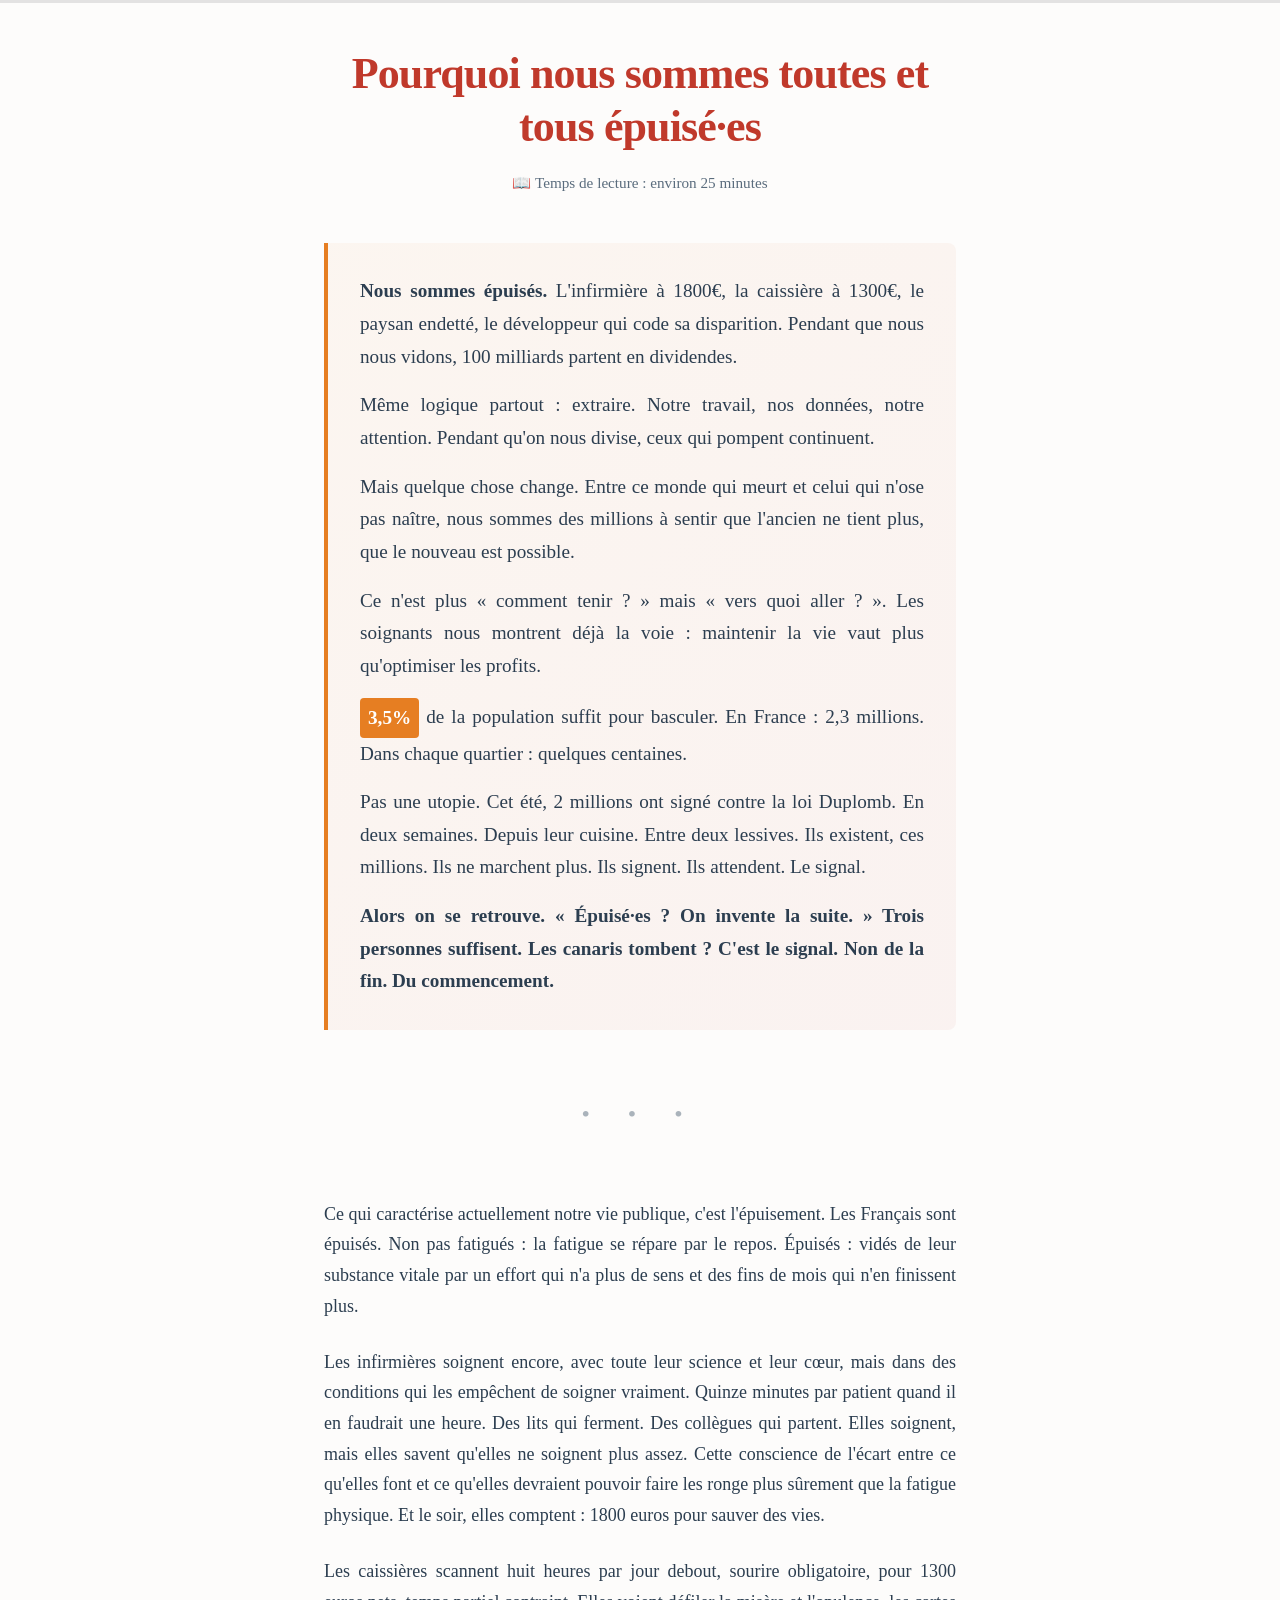
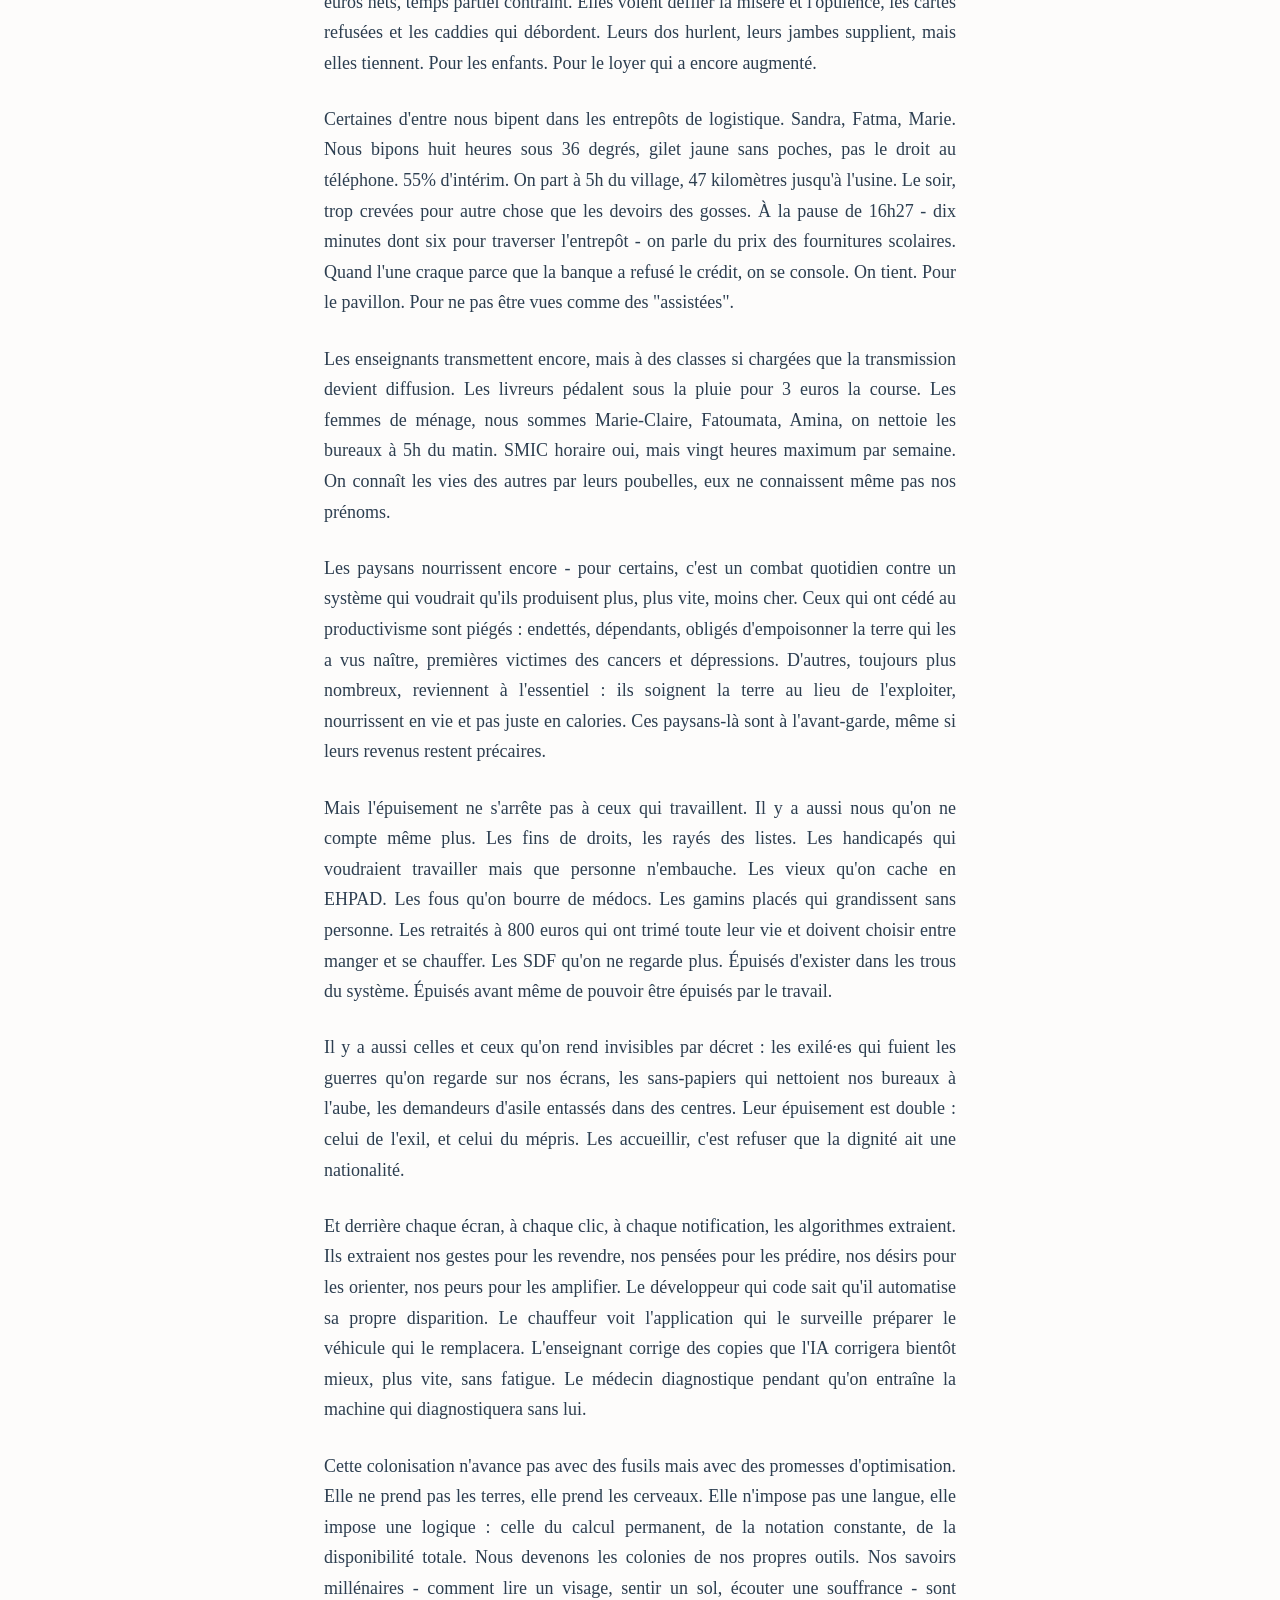
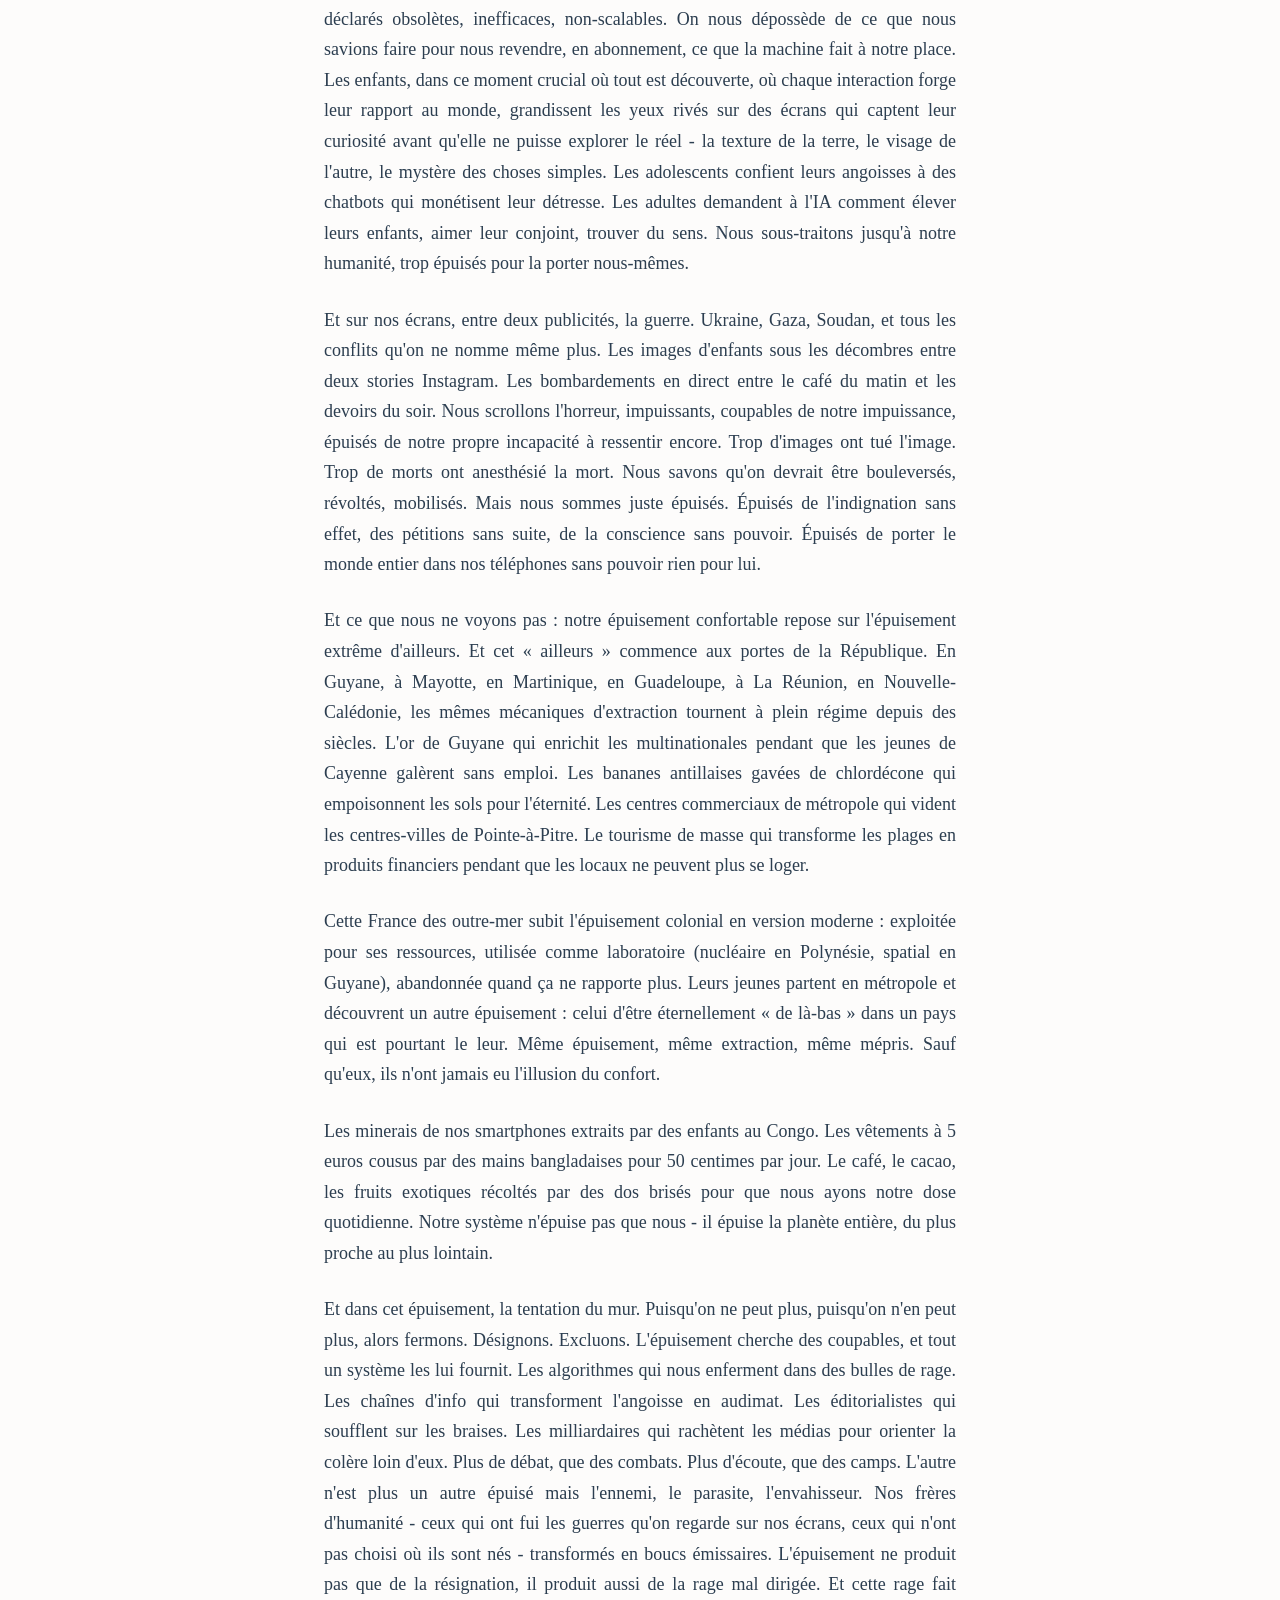
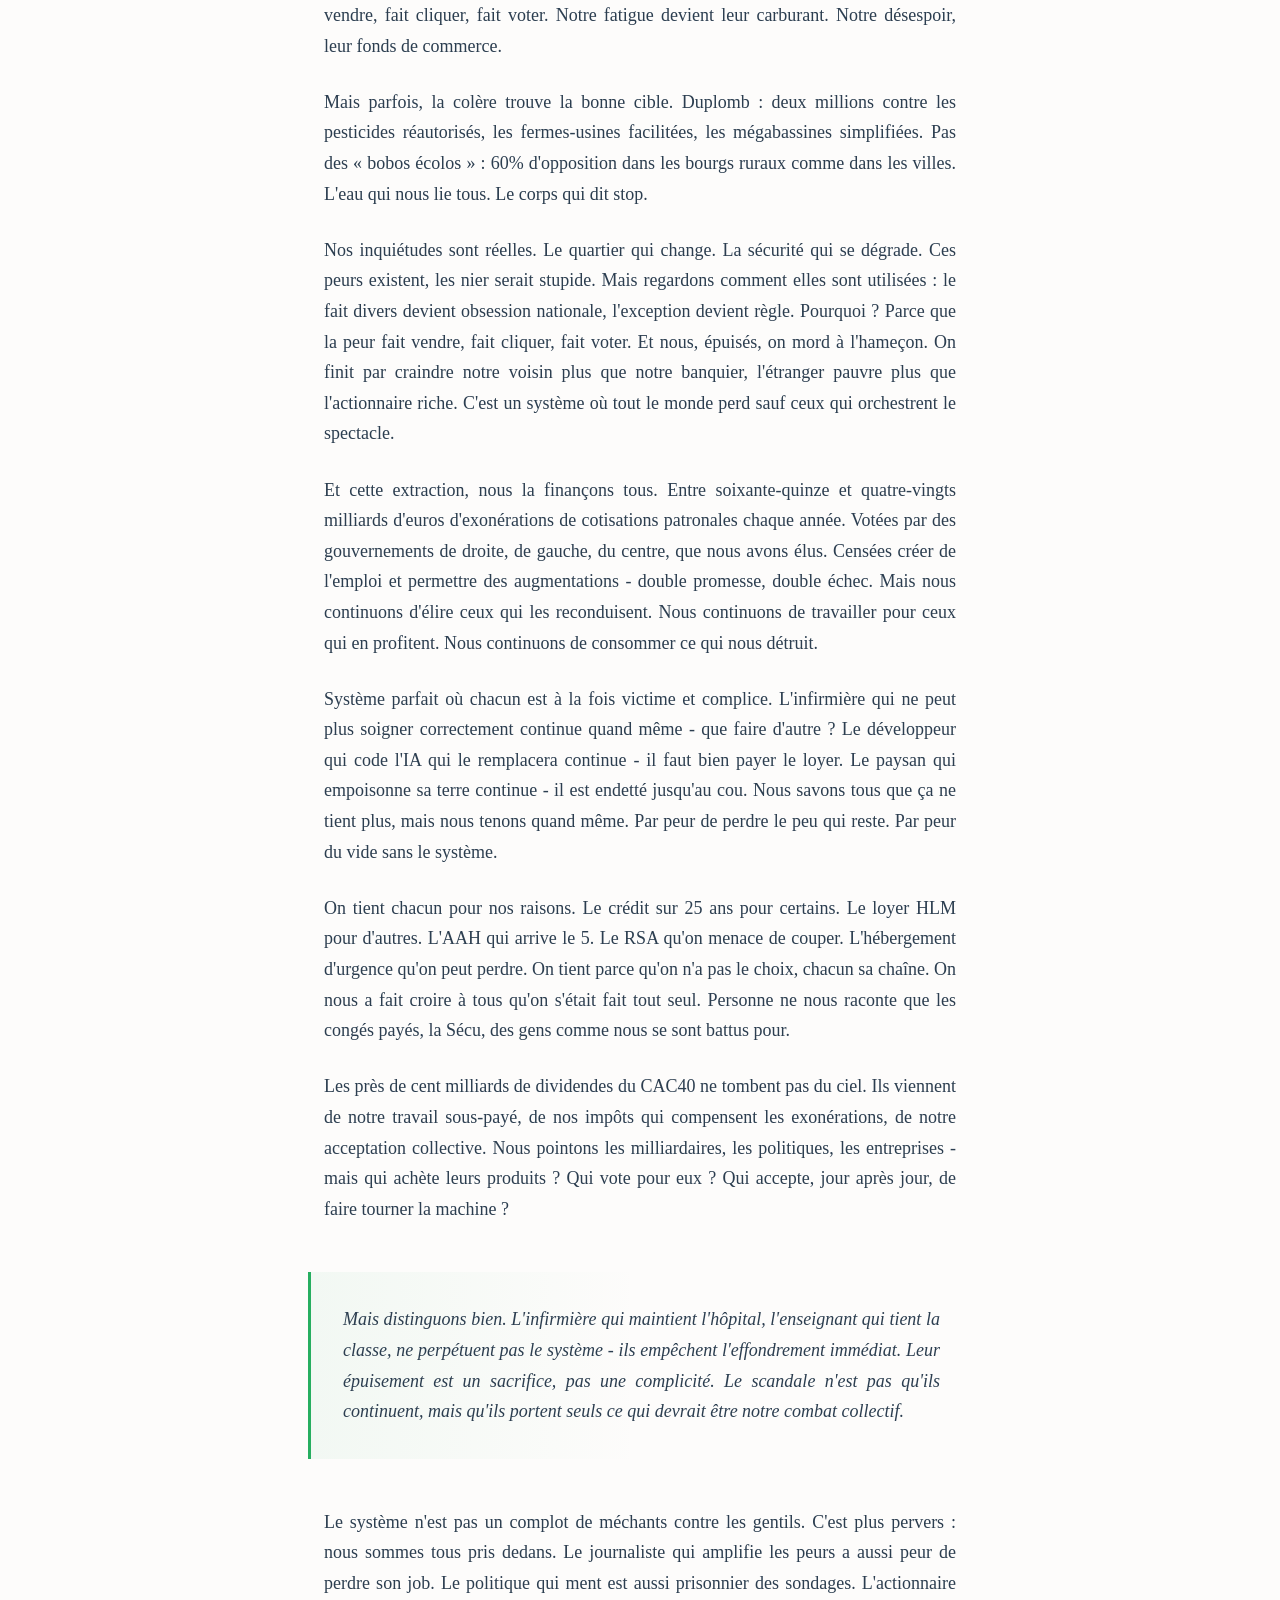
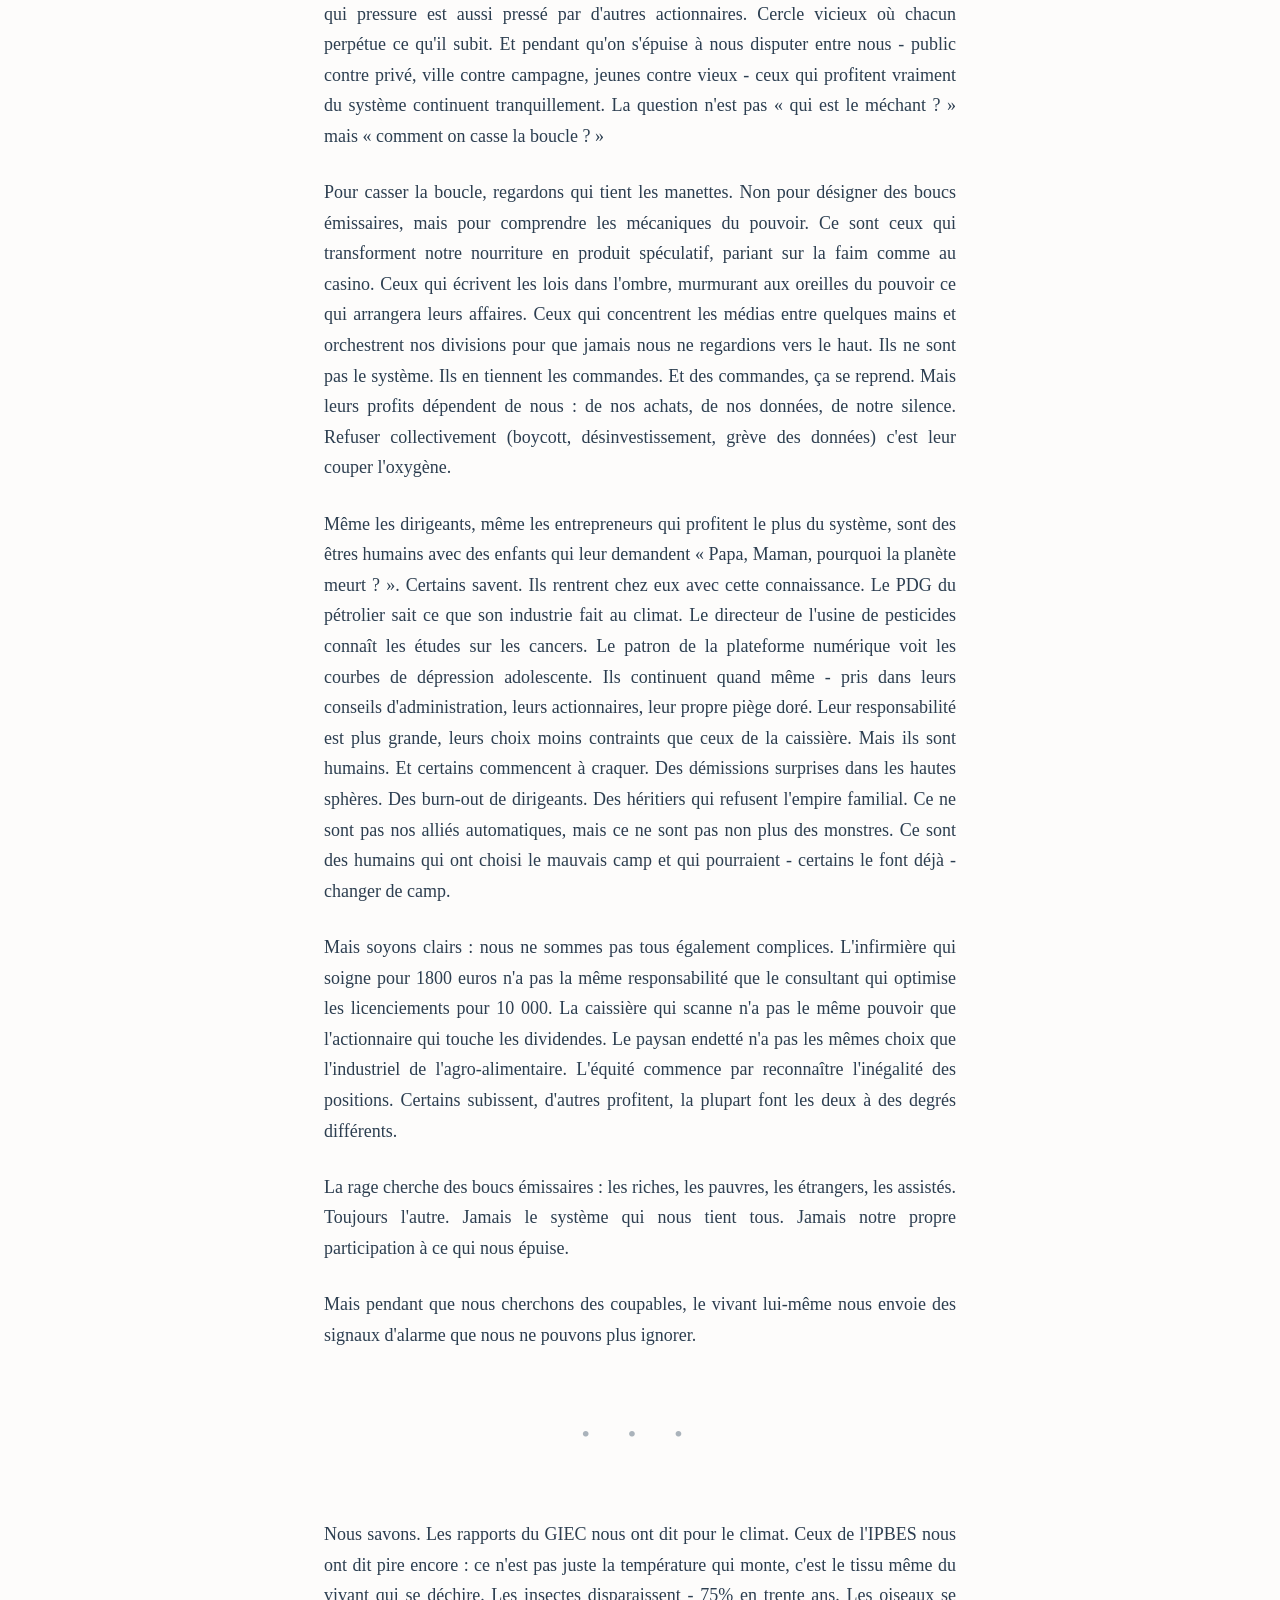
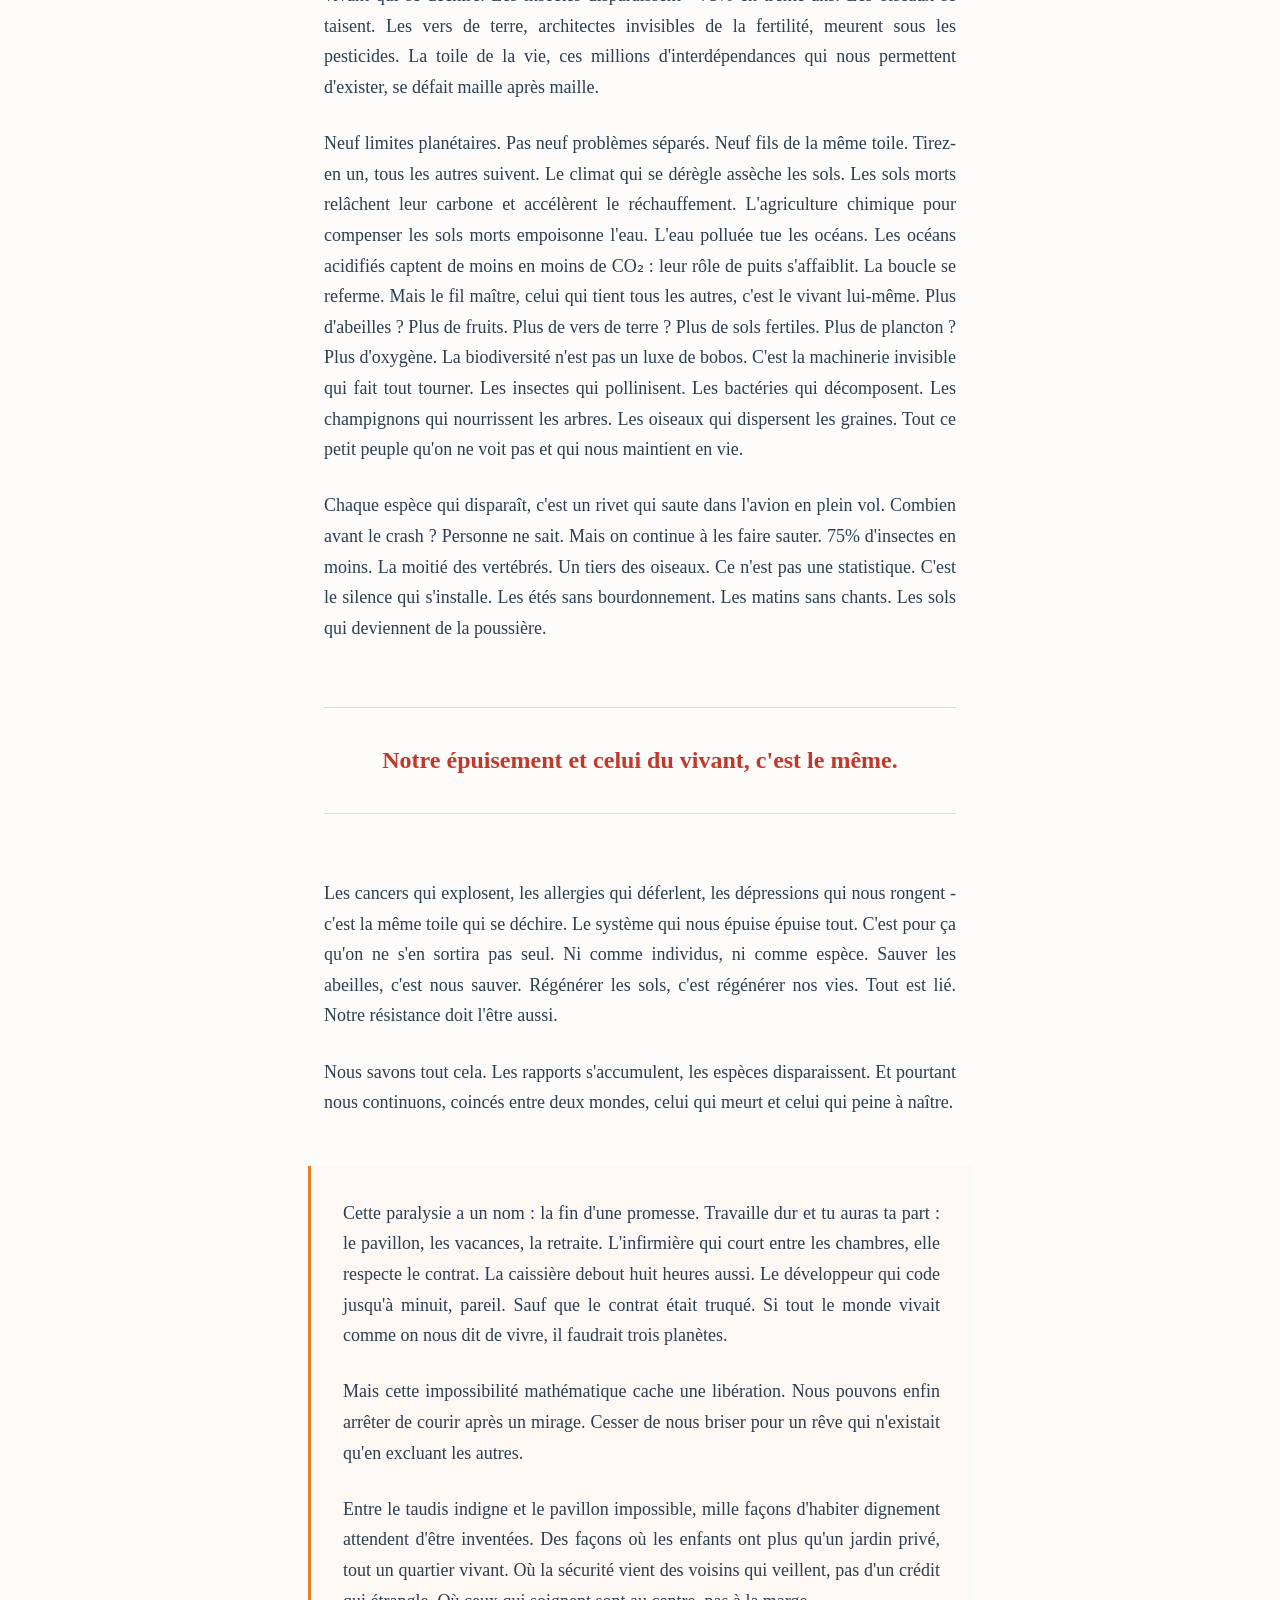
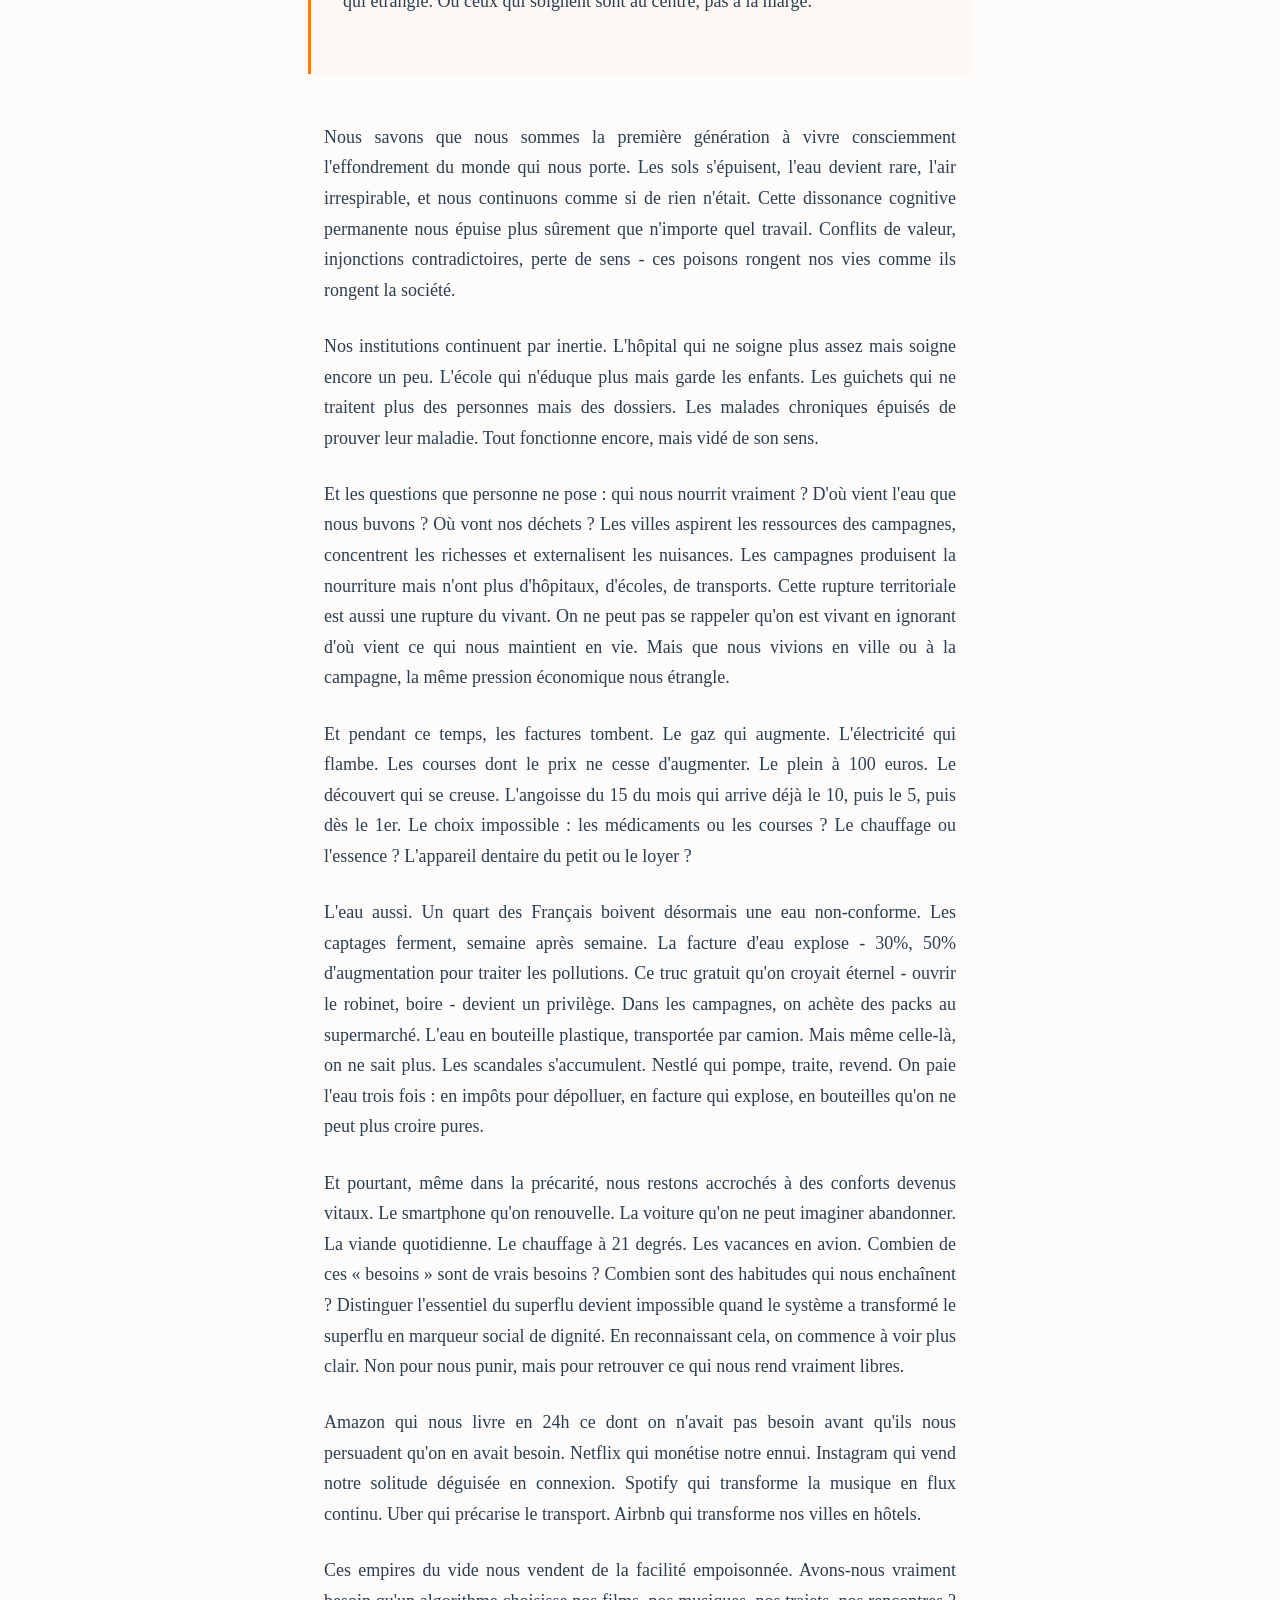
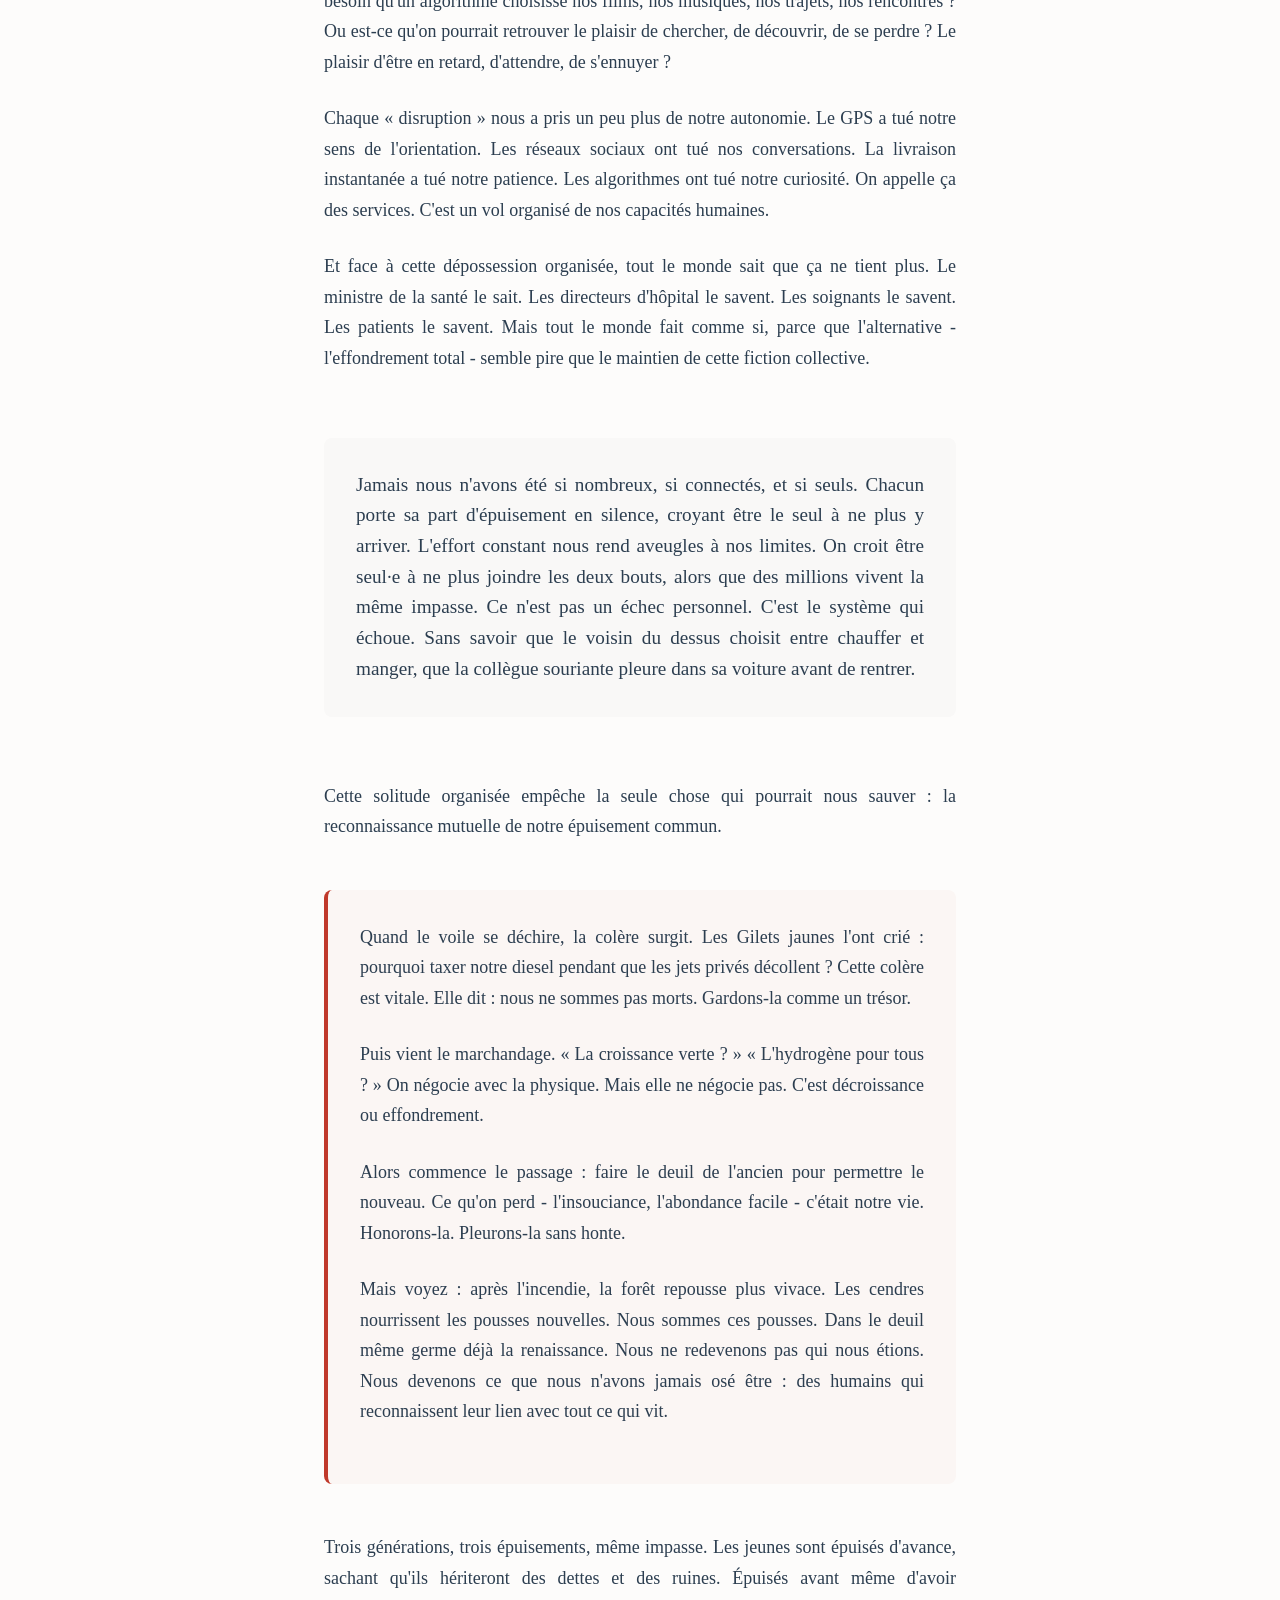
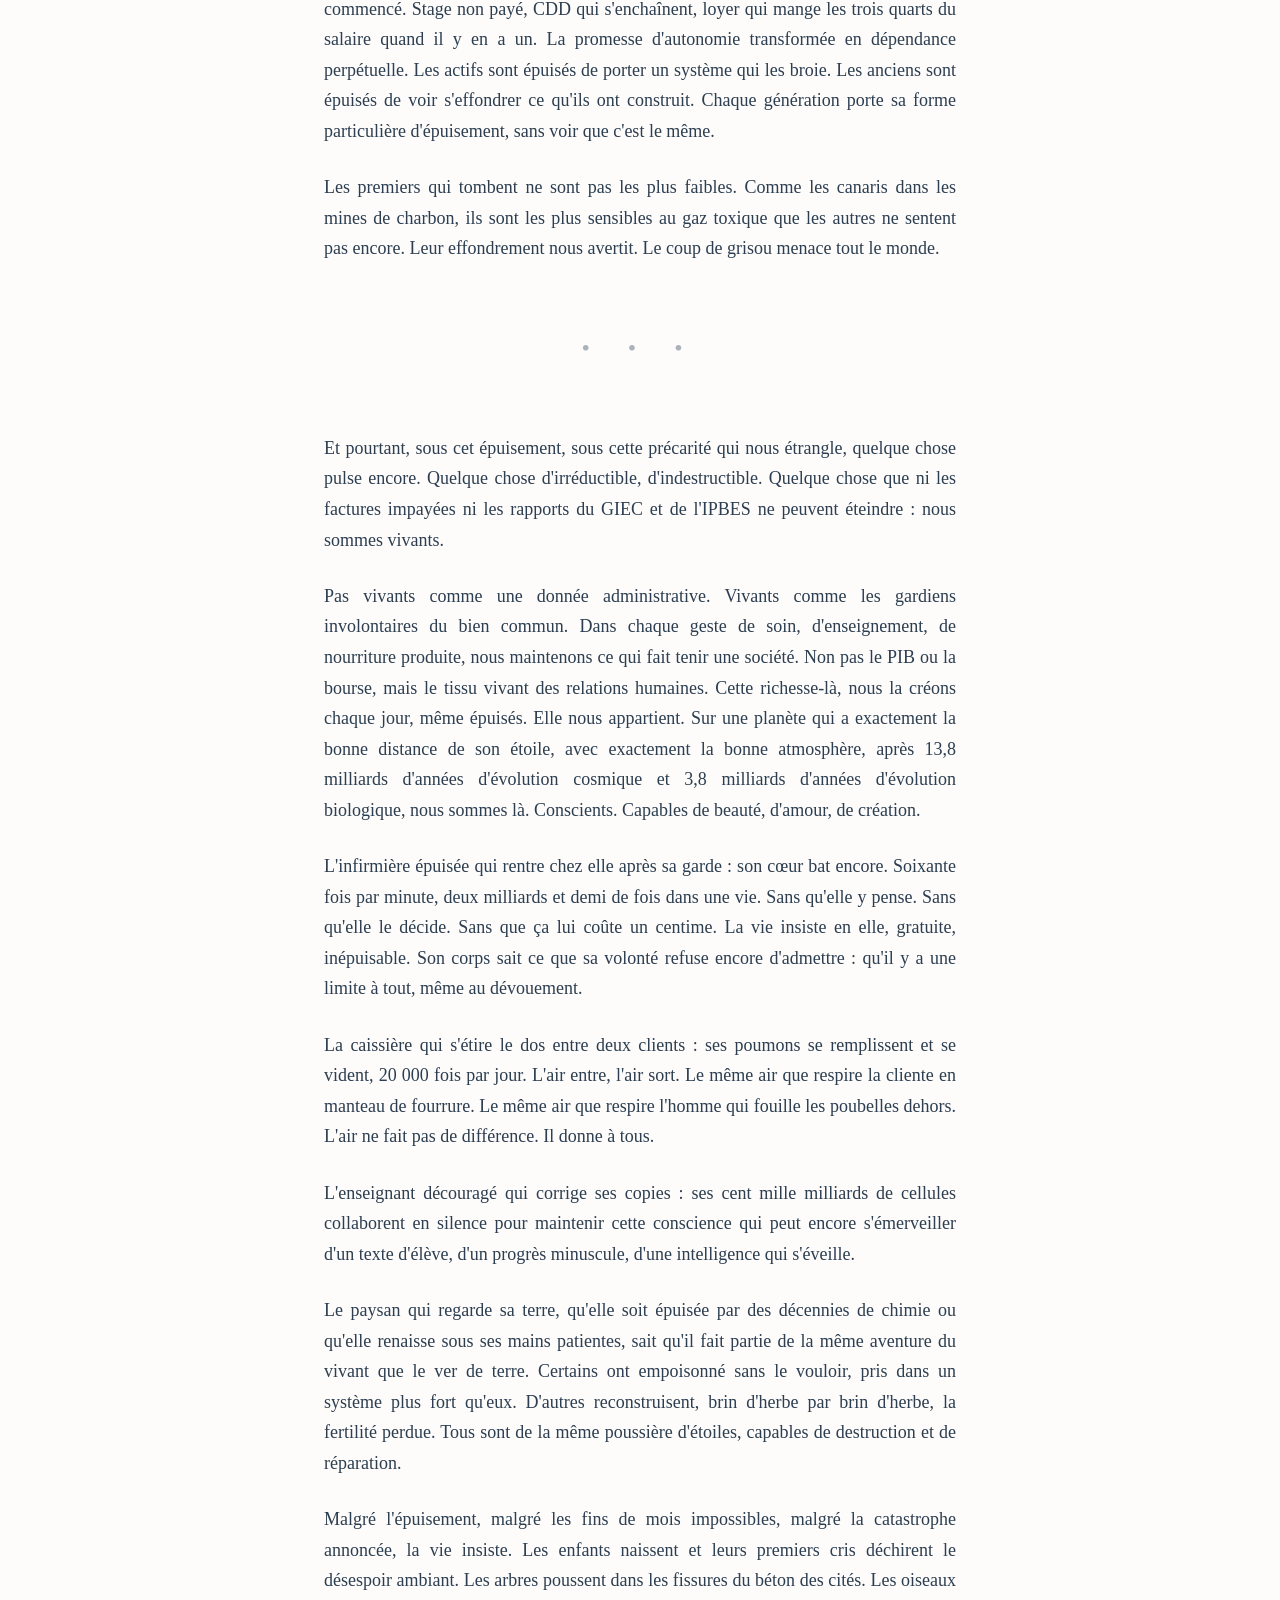
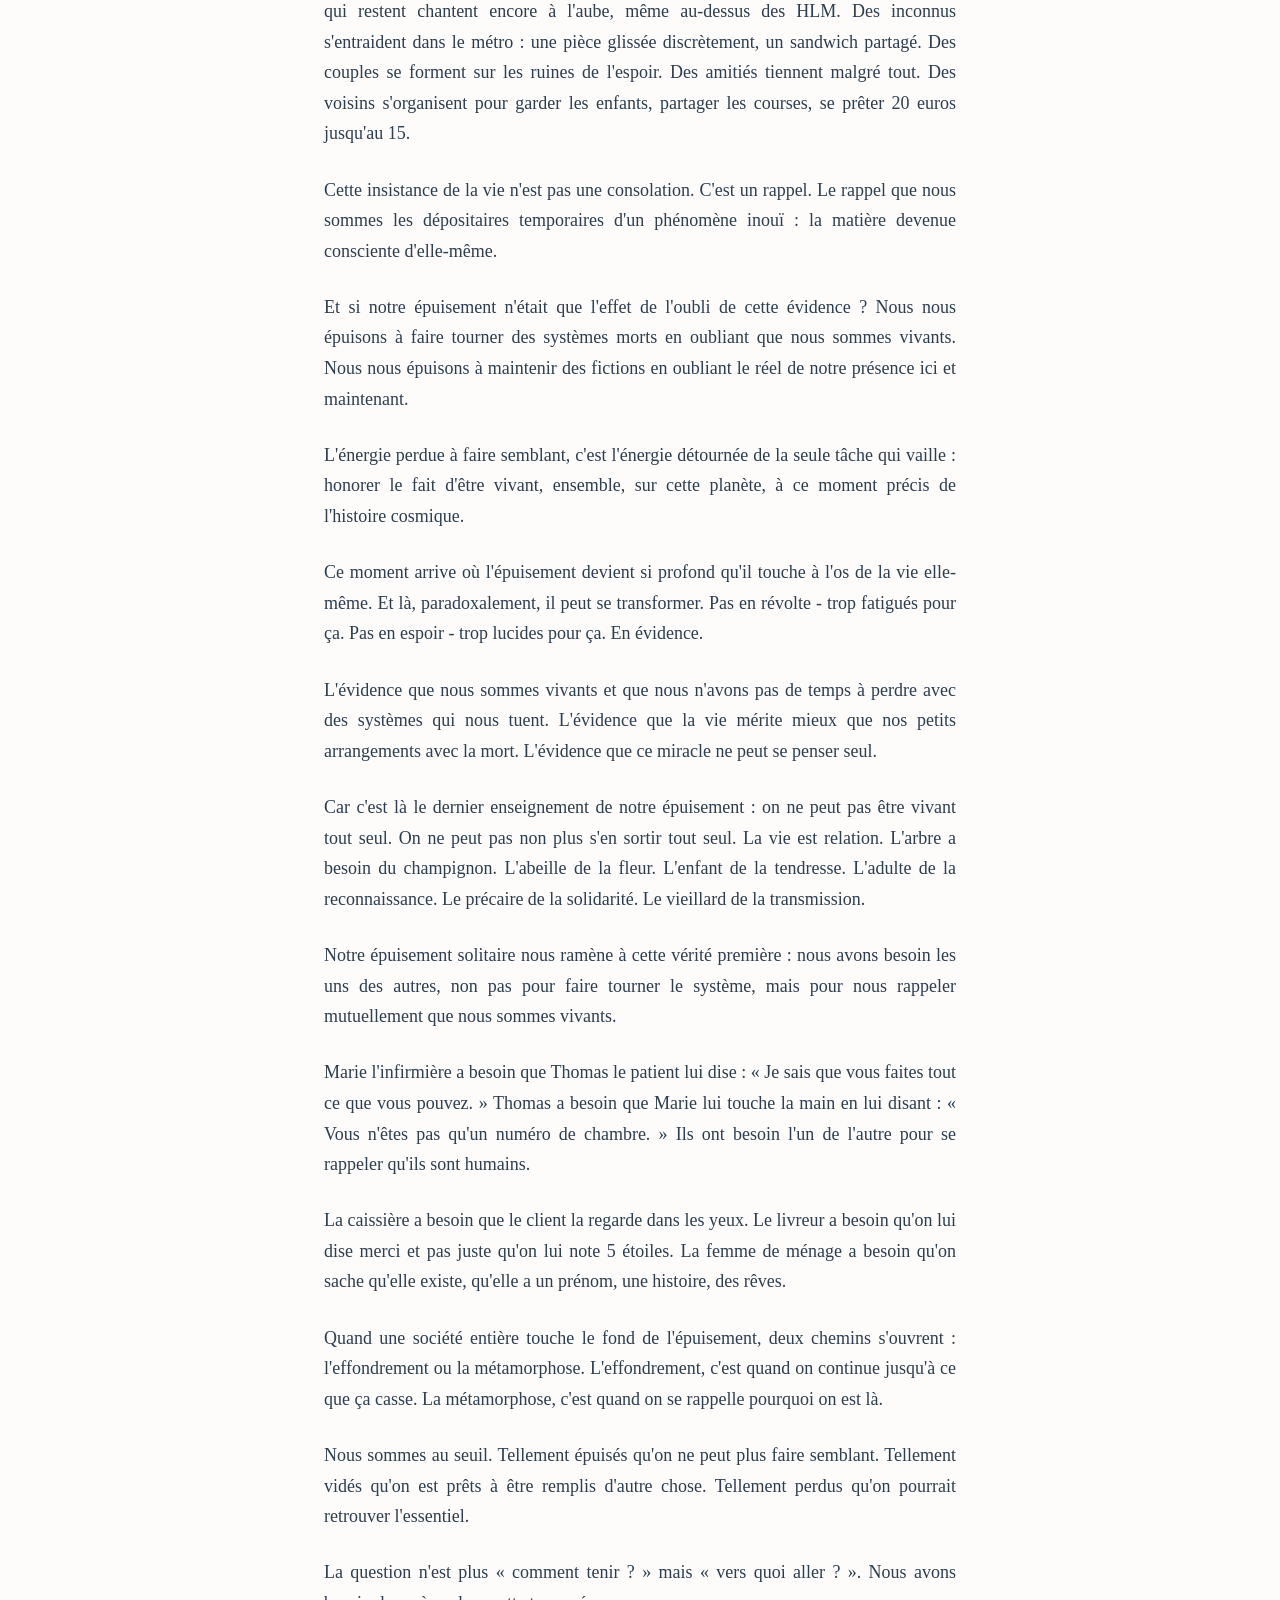
==== index.html @ 9b409c1d "Version_28092025" ====
<!DOCTYPE html>
<html lang="fr">
<head>
    <meta charset="UTF-8">
    <meta name="viewport" content="width=device-width, initial-scale=1.0">
    <meta name="description" content="Un texte sur notre épuisement collectif et les chemins pour inventer la suite.">
    <meta property="og:title" content="Les Canaris - Pourquoi nous sommes toutes et tous épuisé·es">
    <meta property="og:description" content="Nous sommes épuisés. Entre ce monde qui meurt et celui qui n'ose pas naître, nous sommes des millions à sentir que l'ancien ne tient plus.">
    <link rel="canonical" href="https://les-canaris.github.io" />
    <title>Les Canaris - Septembre 2025</title>
    <style>
        :root {
            /* Palette optimisée pour la lecture longue */
            --text-main: #2c3e50;
            --text-soft: #5a6c7d;
            --bg-page: #fdfcfb;
            --bg-soft: #f9f8f7;
            
            /* Accents significatifs */
            --accent-life: #e67e22;     /* Orange vie - pour l'espoir */
            --accent-alert: #c0392b;    /* Rouge alerte - pour l'urgence */
            --accent-earth: #27ae60;    /* Vert terre - pour le vivant */
            --accent-sky: #3498db;      /* Bleu ciel - pour la respiration */
            
            /* Lecture longue */
            --line-height: 1.7;
            --font-size: 1.125rem;
            --max-width: 680px;
            --paragraph-spacing: 1.6rem;
        }

        @media (prefers-color-scheme: dark) {
            :root {
                --text-main: #e8e6e3;
                --text-soft: #a8a29e;
                --bg-page: #1c1917;
                --bg-soft: #292524;
                --accent-life: #fb923c;
                --accent-alert: #ef4444;
                --accent-earth: #4ade80;
                --accent-sky: #38bdf8;
            }
        }

        * {
            margin: 0;
            padding: 0;
            box-sizing: border-box;
        }

        html {
            scroll-behavior: smooth;
        }

        body {
            font-family: 'Georgia', 'Cambria', serif;
            font-size: var(--font-size);
            line-height: var(--line-height);
            color: var(--text-main);
            background: var(--bg-page);
            text-rendering: optimizeLegibility;
            -webkit-font-smoothing: antialiased;
        }

        .reading-container {
            max-width: var(--max-width);
            margin: 0 auto;
            padding: 3rem 1.5rem;
        }

        /* Titre principal */
        .main-title {
            font-size: clamp(2rem, 5vw, 2.75rem);
            line-height: 1.2;
            text-align: center;
            margin-bottom: 1rem;
            color: var(--accent-alert);
            font-weight: 600;
            letter-spacing: -0.02em;
        }

        /* Indicateur de temps de lecture */
        .reading-time {
            text-align: center;
            color: var(--text-soft);
            margin-bottom: 3rem;
            font-size: 0.95rem;
        }

        /* Introduction percutante */
        .opening {
            padding: 2rem;
            margin-bottom: 3rem;
            background: linear-gradient(135deg, 
                rgba(230, 126, 34, 0.05) 0%, 
                rgba(192, 57, 43, 0.05) 100%);
            border-left: 4px solid var(--accent-life);
            border-radius: 0 8px 8px 0;
        }

        .opening p {
            margin-bottom: 1rem;
            font-size: 1.2rem;
        }

        .opening p:last-child {
            margin-bottom: 0;
            font-weight: 600;
        }

        .opening .number-highlight {
            display: inline-block;
            padding: 0.2rem 0.5rem;
            background: var(--accent-life);
            color: white;
            border-radius: 4px;
            font-weight: bold;
        }

        /* Paragraphes standards */
        p {
            margin-bottom: var(--paragraph-spacing);
            text-align: justify;
            hyphens: auto;
        }

        /* Moments de respiration visuelle */
        .breathing-space {
            margin: 4rem 0;
            padding: 2rem;
            background: var(--bg-soft);
            border-radius: 8px;
            font-size: 1.2rem;
            line-height: 1.6;
        }

        .breathing-space p {
            margin-bottom: 0;
        }

        /* Citations transformatrices */
        .quote-transform {
            margin: 3rem -1rem;
            padding: 2rem;
            border-left: 3px solid var(--accent-earth);
            font-style: italic;
            background: linear-gradient(to right, 
                rgba(39, 174, 96, 0.05), 
                transparent 50%);
        }

        .quote-transform p {
            margin-bottom: 0;
        }

        /* Mise en évidence dramatique */
        .dramatic-pause {
            margin: 4rem 0;
            padding: 2rem 0;
            text-align: center;
            font-size: 1.5rem;
            font-weight: 600;
            color: var(--accent-alert);
            border-top: 1px solid rgba(192, 57, 43, 0.2);
            border-bottom: 1px solid rgba(192, 57, 43, 0.2);
        }

        /* Les 5 repères */
        .repere-item {
            margin: 2rem 0;
            padding: 1.5rem;
            background: var(--bg-soft);
            border-radius: 8px;
            border-left: 4px solid var(--accent-earth);
            position: relative;
            transition: all 0.3s;
        }

        .repere-item:hover {
            transform: translateX(4px);
            box-shadow: 0 2px 8px rgba(0,0,0,0.1);
        }

        .repere-number {
            position: absolute;
            left: -12px;
            top: 1.5rem;
            width: 24px;
            height: 24px;
            background: var(--accent-earth);
            color: white;
            border-radius: 50%;
            display: flex;
            align-items: center;
            justify-content: center;
            font-size: 0.9rem;
            font-weight: bold;
        }

        .repere-title {
            color: var(--accent-earth);
            font-weight: 600;
            margin-bottom: 0.5rem;
        }

        /* Protocole d'action */
        .protocol-box {
            margin: 4rem 0;
            padding: 2.5rem;
            background: linear-gradient(135deg, 
                rgba(52, 152, 219, 0.05) 0%, 
                rgba(41, 128, 185, 0.05) 100%);
            border-radius: 12px;
            border: 1px solid rgba(52, 152, 219, 0.2);
        }

        .protocol-box h3 {
            color: var(--accent-sky);
            text-align: center;
            margin-bottom: 2rem;
            font-size: 1.5rem;
        }

        .protocol-step {
            margin-bottom: 1.5rem;
            padding-left: 2rem;
            position: relative;
        }

        .protocol-step::before {
            content: attr(data-step);
            position: absolute;
            left: 0;
            color: var(--accent-sky);
            font-weight: bold;
        }

        .protocol-step:last-child {
            margin-bottom: 0;
        }

        /* Sections colorées subtiles */
        .highlight-section {
            margin: 3rem -1rem;
            padding: 2rem;
            background: rgba(230, 126, 34, 0.03);
            border-left: 3px solid var(--accent-life);
        }

        .warning-section {
            margin: 3rem 0;
            padding: 2rem;
            background: rgba(192, 57, 43, 0.03);
            border-radius: 8px;
            border-left: 4px solid var(--accent-alert);
        }

        /* Transitions entre sections */
        .section-transition {
            text-align: center;
            margin: 4rem 0;
            color: var(--text-soft);
        }

        .section-transition::before {
            content: "• • •";
            font-size: 1.5rem;
            letter-spacing: 1rem;
            opacity: 0.5;
        }

        /* Appel final */
        .final-call {
            margin: 4rem 0;
            padding: 3rem;
            background: var(--accent-alert);
            color: white;
            text-align: center;
            border-radius: 12px;
            font-size: 1.4rem;
            font-weight: 600;
            line-height: 1.5;
        }

        /* Charte */
        .charter-box {
            margin: 3rem 0;
            padding: 2.5rem;
            background: var(--bg-soft);
            border-radius: 12px;
            border: 1px solid rgba(0,0,0,0.08);
        }

        .charter-box h2 {
            color: var(--accent-life);
            text-align: center;
            margin-bottom: 2rem;
            font-size: 1.8rem;
        }

        .charter-box h3 {
            color: var(--text-main);
            margin: 2rem 0 1rem;
            padding-bottom: 0.5rem;
            border-bottom: 1px solid rgba(0,0,0,0.1);
        }

        .charter-box ul {
            list-style: none;
            padding: 0;
        }

        .charter-box li {
            padding: 0.5rem 0 0.5rem 1.5rem;
            position: relative;
        }

        .charter-box li::before {
            content: "→";
            position: absolute;
            left: 0;
            color: var(--accent-life);
        }

        /* PS */
        .postscript {
            margin-top: 4rem;
            padding: 2rem;
            background: var(--text-main);
            color: var(--bg-page);
            border-radius: 8px;
        }

        .postscript strong {
            color: var(--accent-life);
        }

        .postscript a {
            color: var(--accent-sky);
            text-decoration: none;
        }

        /* Footer */
        footer {
            margin-top: 4rem;
            padding: 3rem 1.5rem;
            text-align: center;
            color: var(--text-soft);
            border-top: 1px solid rgba(0,0,0,0.1);
        }

        footer a {
            color: var(--accent-life);
            text-decoration: none;
        }

        footer a:hover {
            text-decoration: underline;
        }

        /* Indicateur de progression */
        .reading-progress {
            position: fixed;
            top: 0;
            left: 0;
            width: 100%;
            height: 3px;
            background: rgba(0,0,0,0.1);
            z-index: 1000;
        }

        .reading-progress-bar {
            height: 100%;
            background: linear-gradient(90deg, 
                var(--accent-alert), 
                var(--accent-life), 
                var(--accent-earth));
            width: 0%;
            transition: width 0.2s;
        }

        /* Bouton retour en haut */
        .back-to-top {
            position: fixed;
            bottom: 20px;
            right: 20px;
            width: 44px;
            height: 44px;
            background: var(--accent-life);
            color: white;
            border-radius: 50%;
            display: flex;
            align-items: center;
            justify-content: center;
            cursor: pointer;
            opacity: 0;
            transition: opacity 0.3s;
            text-decoration: none;
            font-size: 1.2rem;
        }

        .back-to-top.visible {
            opacity: 0.8;
        }

        .back-to-top:hover {
            opacity: 1;
        }

        /* Responsive */
        @media (max-width: 768px) {
            .reading-container {
                padding: 2rem 1rem;
            }
            
            p {
                text-align: left;
            }
            
            .quote-transform,
            .highlight-section {
                margin-left: 0;
                margin-right: 0;
            }

            .opening {
                border-radius: 0;
            }
        }

        /* Print */
        @media print {
            body {
                font-size: 12pt;
                line-height: 1.5;
            }
            
            .reading-progress,
            .back-to-top {
                display: none;
            }
        }
    </style>
</head>
<body>
    <div class="reading-progress">
        <div class="reading-progress-bar"></div>
    </div>

    <a href="#top" class="back-to-top" aria-label="Retour en haut de page">↑</a>

    <div class="reading-container" id="top">
        <h1 class="main-title">Pourquoi nous sommes toutes et tous épuisé·es</h1>
        <div class="reading-time">📖 Temps de lecture : environ 25 minutes</div>

        <div class="opening">
            <p><strong>Nous sommes épuisés.</strong> L'infirmière à 1800€, la caissière à 1300€, le paysan endetté, le développeur qui code sa disparition. Pendant que nous nous vidons, 100 milliards partent en dividendes.</p>
            
            <p>Même logique partout : extraire. Notre travail, nos données, notre attention. Pendant qu'on nous divise, ceux qui pompent continuent.</p>
            
            <p>Mais quelque chose change. Entre ce monde qui meurt et celui qui n'ose pas naître, nous sommes des millions à sentir que l'ancien ne tient plus, que le nouveau est possible.</p>
            
            <p>Ce n'est plus « comment tenir ? » mais « vers quoi aller ? ». Les soignants nous montrent déjà la voie : maintenir la vie vaut plus qu'optimiser les profits.</p>
            
            <p><span class="number-highlight">3,5%</span> de la population suffit pour basculer. En France : 2,3 millions. Dans chaque quartier : quelques centaines.</p>

            <p>Pas une utopie. Cet été, 2 millions ont signé contre la loi Duplomb. En deux semaines. Depuis leur cuisine. Entre deux lessives. Ils existent, ces millions. Ils ne marchent plus. Ils signent. Ils attendent. Le signal.</p>
            
            <p>Alors on se retrouve. « Épuisé·es ? On invente la suite. » Trois personnes suffisent. Les canaris tombent ? C'est le signal. Non de la fin. <strong>Du commencement.</strong></p>
        </div>

        <div class="section-transition"></div>

        <p>Ce qui caractérise actuellement notre vie publique, c'est l'épuisement. Les Français sont épuisés. Non pas fatigués : la fatigue se répare par le repos. Épuisés : vidés de leur substance vitale par un effort qui n'a plus de sens et des fins de mois qui n'en finissent plus.</p>

        <p>Les infirmières soignent encore, avec toute leur science et leur cœur, mais dans des conditions qui les empêchent de soigner vraiment. Quinze minutes par patient quand il en faudrait une heure. Des lits qui ferment. Des collègues qui partent. Elles soignent, mais elles savent qu'elles ne soignent plus assez. Cette conscience de l'écart entre ce qu'elles font et ce qu'elles devraient pouvoir faire les ronge plus sûrement que la fatigue physique. Et le soir, elles comptent : 1800 euros pour sauver des vies.</p>

        <p>Les caissières scannent huit heures par jour debout, sourire obligatoire, pour 1300 euros nets, temps partiel contraint. Elles voient défiler la misère et l'opulence, les cartes refusées et les caddies qui débordent. Leurs dos hurlent, leurs jambes supplient, mais elles tiennent. Pour les enfants. Pour le loyer qui a encore augmenté.</p>

        <p>Certaines d'entre nous bipent dans les entrepôts de logistique. Sandra, Fatma, Marie. Nous bipons huit heures sous 36 degrés, gilet jaune sans poches, pas le droit au téléphone. 55% d'intérim. On part à 5h du village, 47 kilomètres jusqu'à l'usine. Le soir, trop crevées pour autre chose que les devoirs des gosses. À la pause de 16h27 - dix minutes dont six pour traverser l'entrepôt - on parle du prix des fournitures scolaires. Quand l'une craque parce que la banque a refusé le crédit, on se console. On tient. Pour le pavillon. Pour ne pas être vues comme des "assistées".</p>

        <p>Les enseignants transmettent encore, mais à des classes si chargées que la transmission devient diffusion. Les livreurs pédalent sous la pluie pour 3 euros la course. Les femmes de ménage, nous sommes Marie-Claire, Fatoumata, Amina, on nettoie les bureaux à 5h du matin. SMIC horaire oui, mais vingt heures maximum par semaine. On connaît les vies des autres par leurs poubelles, eux ne connaissent même pas nos prénoms.</p>

        <p>Les paysans nourrissent encore - pour certains, c'est un combat quotidien contre un système qui voudrait qu'ils produisent plus, plus vite, moins cher. Ceux qui ont cédé au productivisme sont piégés : endettés, dépendants, obligés d'empoisonner la terre qui les a vus naître, premières victimes des cancers et dépressions. D'autres, toujours plus nombreux, reviennent à l'essentiel : ils soignent la terre au lieu de l'exploiter, nourrissent en vie et pas juste en calories. Ces paysans-là sont à l'avant-garde, même si leurs revenus restent précaires.</p>

        <p>Mais l'épuisement ne s'arrête pas à ceux qui travaillent. Il y a aussi nous qu'on ne compte même plus. Les fins de droits, les rayés des listes. Les handicapés qui voudraient travailler mais que personne n'embauche. Les vieux qu'on cache en EHPAD. Les fous qu'on bourre de médocs. Les gamins placés qui grandissent sans personne. Les retraités à 800 euros qui ont trimé toute leur vie et doivent choisir entre manger et se chauffer. Les SDF qu'on ne regarde plus. Épuisés d'exister dans les trous du système. Épuisés avant même de pouvoir être épuisés par le travail.</p>

        <p>Il y a aussi celles et ceux qu'on rend invisibles par décret : les exilé·es qui fuient les guerres qu'on regarde sur nos écrans, les sans-papiers qui nettoient nos bureaux à l'aube, les demandeurs d'asile entassés dans des centres. Leur épuisement est double : celui de l'exil, et celui du mépris. Les accueillir, c'est refuser que la dignité ait une nationalité.</p>

        <p>Et derrière chaque écran, à chaque clic, à chaque notification, les algorithmes extraient. Ils extraient nos gestes pour les revendre, nos pensées pour les prédire, nos désirs pour les orienter, nos peurs pour les amplifier. Le développeur qui code sait qu'il automatise sa propre disparition. Le chauffeur voit l'application qui le surveille préparer le véhicule qui le remplacera. L'enseignant corrige des copies que l'IA corrigera bientôt mieux, plus vite, sans fatigue. Le médecin diagnostique pendant qu'on entraîne la machine qui diagnostiquera sans lui.</p>

        <p>Cette colonisation n'avance pas avec des fusils mais avec des promesses d'optimisation. Elle ne prend pas les terres, elle prend les cerveaux. Elle n'impose pas une langue, elle impose une logique : celle du calcul permanent, de la notation constante, de la disponibilité totale. Nous devenons les colonies de nos propres outils. Nos savoirs millénaires - comment lire un visage, sentir un sol, écouter une souffrance - sont déclarés obsolètes, inefficaces, non-scalables. On nous dépossède de ce que nous savions faire pour nous revendre, en abonnement, ce que la machine fait à notre place. Les enfants, dans ce moment crucial où tout est découverte, où chaque interaction forge leur rapport au monde, grandissent les yeux rivés sur des écrans qui captent leur curiosité avant qu'elle ne puisse explorer le réel - la texture de la terre, le visage de l'autre, le mystère des choses simples. Les adolescents confient leurs angoisses à des chatbots qui monétisent leur détresse. Les adultes demandent à l'IA comment élever leurs enfants, aimer leur conjoint, trouver du sens. Nous sous-traitons jusqu'à notre humanité, trop épuisés pour la porter nous-mêmes.</p>

        <p>Et sur nos écrans, entre deux publicités, la guerre. Ukraine, Gaza, Soudan, et tous les conflits qu'on ne nomme même plus. Les images d'enfants sous les décombres entre deux stories Instagram. Les bombardements en direct entre le café du matin et les devoirs du soir. Nous scrollons l'horreur, impuissants, coupables de notre impuissance, épuisés de notre propre incapacité à ressentir encore. Trop d'images ont tué l'image. Trop de morts ont anesthésié la mort. Nous savons qu'on devrait être bouleversés, révoltés, mobilisés. Mais nous sommes juste épuisés. Épuisés de l'indignation sans effet, des pétitions sans suite, de la conscience sans pouvoir. Épuisés de porter le monde entier dans nos téléphones sans pouvoir rien pour lui.</p>

        <p>Et ce que nous ne voyons pas : notre épuisement confortable repose sur l'épuisement extrême d'ailleurs. Et cet « ailleurs » commence aux portes de la République. En Guyane, à Mayotte, en Martinique, en Guadeloupe, à La Réunion, en Nouvelle-Calédonie, les mêmes mécaniques d'extraction tournent à plein régime depuis des siècles. L'or de Guyane qui enrichit les multinationales pendant que les jeunes de Cayenne galèrent sans emploi. Les bananes antillaises gavées de chlordécone qui empoisonnent les sols pour l'éternité. Les centres commerciaux de métropole qui vident les centres-villes de Pointe-à-Pitre. Le tourisme de masse qui transforme les plages en produits financiers pendant que les locaux ne peuvent plus se loger.</p>

        <p>Cette France des outre-mer subit l'épuisement colonial en version moderne : exploitée pour ses ressources, utilisée comme laboratoire (nucléaire en Polynésie, spatial en Guyane), abandonnée quand ça ne rapporte plus. Leurs jeunes partent en métropole et découvrent un autre épuisement : celui d'être éternellement « de là-bas » dans un pays qui est pourtant le leur. Même épuisement, même extraction, même mépris. Sauf qu'eux, ils n'ont jamais eu l'illusion du confort.</p>

        <p>Les minerais de nos smartphones extraits par des enfants au Congo. Les vêtements à 5 euros cousus par des mains bangladaises pour 50 centimes par jour. Le café, le cacao, les fruits exotiques récoltés par des dos brisés pour que nous ayons notre dose quotidienne. Notre système n'épuise pas que nous - il épuise la planète entière, du plus proche au plus lointain.</p>

        <p>Et dans cet épuisement, la tentation du mur. Puisqu'on ne peut plus, puisqu'on n'en peut plus, alors fermons. Désignons. Excluons. L'épuisement cherche des coupables, et tout un système les lui fournit. Les algorithmes qui nous enferment dans des bulles de rage. Les chaînes d'info qui transforment l'angoisse en audimat. Les éditorialistes qui soufflent sur les braises. Les milliardaires qui rachètent les médias pour orienter la colère loin d'eux. Plus de débat, que des combats. Plus d'écoute, que des camps. L'autre n'est plus un autre épuisé mais l'ennemi, le parasite, l'envahisseur. Nos frères d'humanité - ceux qui ont fui les guerres qu'on regarde sur nos écrans, ceux qui n'ont pas choisi où ils sont nés - transformés en boucs émissaires. L'épuisement ne produit pas que de la résignation, il produit aussi de la rage mal dirigée. Et cette rage fait vendre, fait cliquer, fait voter. Notre fatigue devient leur carburant. Notre désespoir, leur fonds de commerce.</p>

        <p>Mais parfois, la colère trouve la bonne cible. Duplomb : deux millions contre les pesticides réautorisés, les fermes-usines facilitées, les mégabassines simplifiées. Pas des « bobos écolos » : 60% d'opposition dans les bourgs ruraux comme dans les villes. L'eau qui nous lie tous. Le corps qui dit stop.</p>

        <p>Nos inquiétudes sont réelles. Le quartier qui change. La sécurité qui se dégrade. Ces peurs existent, les nier serait stupide. Mais regardons comment elles sont utilisées : le fait divers devient obsession nationale, l'exception devient règle. Pourquoi ? Parce que la peur fait vendre, fait cliquer, fait voter. Et nous, épuisés, on mord à l'hameçon. On finit par craindre notre voisin plus que notre banquier, l'étranger pauvre plus que l'actionnaire riche. C'est un système où tout le monde perd sauf ceux qui orchestrent le spectacle.</p>

        <p>Et cette extraction, nous la finançons tous. Entre soixante-quinze et quatre-vingts milliards d'euros d'exonérations de cotisations patronales chaque année. Votées par des gouvernements de droite, de gauche, du centre, que nous avons élus. Censées créer de l'emploi et permettre des augmentations - double promesse, double échec. Mais nous continuons d'élire ceux qui les reconduisent. Nous continuons de travailler pour ceux qui en profitent. Nous continuons de consommer ce qui nous détruit.</p>

        <p>Système parfait où chacun est à la fois victime et complice. L'infirmière qui ne peut plus soigner correctement continue quand même - que faire d'autre ? Le développeur qui code l'IA qui le remplacera continue - il faut bien payer le loyer. Le paysan qui empoisonne sa terre continue - il est endetté jusqu'au cou. Nous savons tous que ça ne tient plus, mais nous tenons quand même. Par peur de perdre le peu qui reste. Par peur du vide sans le système.</p>

        <p>On tient chacun pour nos raisons. Le crédit sur 25 ans pour certains. Le loyer HLM pour d'autres. L'AAH qui arrive le 5. Le RSA qu'on menace de couper. L'hébergement d'urgence qu'on peut perdre. On tient parce qu'on n'a pas le choix, chacun sa chaîne. On nous a fait croire à tous qu'on s'était fait tout seul. Personne ne nous raconte que les congés payés, la Sécu, des gens comme nous se sont battus pour.</p>

        <p>Les près de cent milliards de dividendes du CAC40 ne tombent pas du ciel. Ils viennent de notre travail sous-payé, de nos impôts qui compensent les exonérations, de notre acceptation collective. Nous pointons les milliardaires, les politiques, les entreprises - mais qui achète leurs produits ? Qui vote pour eux ? Qui accepte, jour après jour, de faire tourner la machine ?</p>

        <div class="quote-transform">
            <p>Mais distinguons bien. L'infirmière qui maintient l'hôpital, l'enseignant qui tient la classe, ne perpétuent pas le système - ils empêchent l'effondrement immédiat. Leur épuisement est un sacrifice, pas une complicité. Le scandale n'est pas qu'ils continuent, mais qu'ils portent seuls ce qui devrait être notre combat collectif.</p>
        </div>

        <p>Le système n'est pas un complot de méchants contre les gentils. C'est plus pervers : nous sommes tous pris dedans. Le journaliste qui amplifie les peurs a aussi peur de perdre son job. Le politique qui ment est aussi prisonnier des sondages. L'actionnaire qui pressure est aussi pressé par d'autres actionnaires. Cercle vicieux où chacun perpétue ce qu'il subit. Et pendant qu'on s'épuise à nous disputer entre nous - public contre privé, ville contre campagne, jeunes contre vieux - ceux qui profitent vraiment du système continuent tranquillement. La question n'est pas « qui est le méchant ? » mais « comment on casse la boucle ? »</p>

        <p>Pour casser la boucle, regardons qui tient les manettes. Non pour désigner des boucs émissaires, mais pour comprendre les mécaniques du pouvoir. Ce sont ceux qui transforment notre nourriture en produit spéculatif, pariant sur la faim comme au casino. Ceux qui écrivent les lois dans l'ombre, murmurant aux oreilles du pouvoir ce qui arrangera leurs affaires. Ceux qui concentrent les médias entre quelques mains et orchestrent nos divisions pour que jamais nous ne regardions vers le haut. Ils ne sont pas le système. Ils en tiennent les commandes. Et des commandes, ça se reprend. Mais leurs profits dépendent de nous : de nos achats, de nos données, de notre silence. Refuser collectivement (boycott, désinvestissement, grève des données) c'est leur couper l'oxygène.</p>

        <p>Même les dirigeants, même les entrepreneurs qui profitent le plus du système, sont des êtres humains avec des enfants qui leur demandent « Papa, Maman, pourquoi la planète meurt ? ». Certains savent. Ils rentrent chez eux avec cette connaissance. Le PDG du pétrolier sait ce que son industrie fait au climat. Le directeur de l'usine de pesticides connaît les études sur les cancers. Le patron de la plateforme numérique voit les courbes de dépression adolescente. Ils continuent quand même - pris dans leurs conseils d'administration, leurs actionnaires, leur propre piège doré. Leur responsabilité est plus grande, leurs choix moins contraints que ceux de la caissière. Mais ils sont humains. Et certains commencent à craquer. Des démissions surprises dans les hautes sphères. Des burn-out de dirigeants. Des héritiers qui refusent l'empire familial. Ce ne sont pas nos alliés automatiques, mais ce ne sont pas non plus des monstres. Ce sont des humains qui ont choisi le mauvais camp et qui pourraient - certains le font déjà - changer de camp.</p>

        <p>Mais soyons clairs : nous ne sommes pas tous également complices. L'infirmière qui soigne pour 1800 euros n'a pas la même responsabilité que le consultant qui optimise les licenciements pour 10 000. La caissière qui scanne n'a pas le même pouvoir que l'actionnaire qui touche les dividendes. Le paysan endetté n'a pas les mêmes choix que l'industriel de l'agro-alimentaire. L'équité commence par reconnaître l'inégalité des positions. Certains subissent, d'autres profitent, la plupart font les deux à des degrés différents.</p>

        <p>La rage cherche des boucs émissaires : les riches, les pauvres, les étrangers, les assistés. Toujours l'autre. Jamais le système qui nous tient tous. Jamais notre propre participation à ce qui nous épuise.</p>

        <p>Mais pendant que nous cherchons des coupables, le vivant lui-même nous envoie des signaux d'alarme que nous ne pouvons plus ignorer.</p>

        <div class="section-transition"></div>

        <p>Nous savons. Les rapports du GIEC nous ont dit pour le climat. Ceux de l'IPBES nous ont dit pire encore : ce n'est pas juste la température qui monte, c'est le tissu même du vivant qui se déchire. Les insectes disparaissent - 75% en trente ans. Les oiseaux se taisent. Les vers de terre, architectes invisibles de la fertilité, meurent sous les pesticides. La toile de la vie, ces millions d'interdépendances qui nous permettent d'exister, se défait maille après maille.</p>

        <p>Neuf limites planétaires. Pas neuf problèmes séparés. Neuf fils de la même toile. Tirez-en un, tous les autres suivent. Le climat qui se dérègle assèche les sols. Les sols morts relâchent leur carbone et accélèrent le réchauffement. L'agriculture chimique pour compenser les sols morts empoisonne l'eau. L'eau polluée tue les océans. Les océans acidifiés captent de moins en moins de CO₂ : leur rôle de puits s'affaiblit. La boucle se referme. Mais le fil maître, celui qui tient tous les autres, c'est le vivant lui-même. Plus d'abeilles ? Plus de fruits. Plus de vers de terre ? Plus de sols fertiles. Plus de plancton ? Plus d'oxygène. La biodiversité n'est pas un luxe de bobos. C'est la machinerie invisible qui fait tout tourner. Les insectes qui pollinisent. Les bactéries qui décomposent. Les champignons qui nourrissent les arbres. Les oiseaux qui dispersent les graines. Tout ce petit peuple qu'on ne voit pas et qui nous maintient en vie.</p>

        <p>Chaque espèce qui disparaît, c'est un rivet qui saute dans l'avion en plein vol. Combien avant le crash ? Personne ne sait. Mais on continue à les faire sauter. 75% d'insectes en moins. La moitié des vertébrés. Un tiers des oiseaux. Ce n'est pas une statistique. C'est le silence qui s'installe. Les étés sans bourdonnement. Les matins sans chants. Les sols qui deviennent de la poussière.</p>

        <div class="dramatic-pause">
            Notre épuisement et celui du vivant, c'est le même.
        </div>

        <p>Les cancers qui explosent, les allergies qui déferlent, les dépressions qui nous rongent - c'est la même toile qui se déchire. Le système qui nous épuise épuise tout. C'est pour ça qu'on ne s'en sortira pas seul. Ni comme individus, ni comme espèce. Sauver les abeilles, c'est nous sauver. Régénérer les sols, c'est régénérer nos vies. Tout est lié. Notre résistance doit l'être aussi.</p>

        <p>Nous savons tout cela. Les rapports s'accumulent, les espèces disparaissent. Et pourtant nous continuons, coincés entre deux mondes, celui qui meurt et celui qui peine à naître.</p>

        <div class="highlight-section">
            <p>Cette paralysie a un nom : la fin d'une promesse. Travaille dur et tu auras ta part : le pavillon, les vacances, la retraite. L'infirmière qui court entre les chambres, elle respecte le contrat. La caissière debout huit heures aussi. Le développeur qui code jusqu'à minuit, pareil. Sauf que le contrat était truqué. Si tout le monde vivait comme on nous dit de vivre, il faudrait trois planètes.</p>
            
            <p>Mais cette impossibilité mathématique cache une libération. Nous pouvons enfin arrêter de courir après un mirage. Cesser de nous briser pour un rêve qui n'existait qu'en excluant les autres.</p>
            
            <p>Entre le taudis indigne et le pavillon impossible, mille façons d'habiter dignement attendent d'être inventées. Des façons où les enfants ont plus qu'un jardin privé, tout un quartier vivant. Où la sécurité vient des voisins qui veillent, pas d'un crédit qui étrangle. Où ceux qui soignent sont au centre, pas à la marge.</p>
        </div>

        <p>Nous savons que nous sommes la première génération à vivre consciemment l'effondrement du monde qui nous porte. Les sols s'épuisent, l'eau devient rare, l'air irrespirable, et nous continuons comme si de rien n'était. Cette dissonance cognitive permanente nous épuise plus sûrement que n'importe quel travail. Conflits de valeur, injonctions contradictoires, perte de sens - ces poisons rongent nos vies comme ils rongent la société.</p>

        <p>Nos institutions continuent par inertie. L'hôpital qui ne soigne plus assez mais soigne encore un peu. L'école qui n'éduque plus mais garde les enfants. Les guichets qui ne traitent plus des personnes mais des dossiers. Les malades chroniques épuisés de prouver leur maladie. Tout fonctionne encore, mais vidé de son sens.</p>

        <p>Et les questions que personne ne pose : qui nous nourrit vraiment ? D'où vient l'eau que nous buvons ? Où vont nos déchets ? Les villes aspirent les ressources des campagnes, concentrent les richesses et externalisent les nuisances. Les campagnes produisent la nourriture mais n'ont plus d'hôpitaux, d'écoles, de transports. Cette rupture territoriale est aussi une rupture du vivant. On ne peut pas se rappeler qu'on est vivant en ignorant d'où vient ce qui nous maintient en vie. Mais que nous vivions en ville ou à la campagne, la même pression économique nous étrangle.</p>

        <p>Et pendant ce temps, les factures tombent. Le gaz qui augmente. L'électricité qui flambe. Les courses dont le prix ne cesse d'augmenter. Le plein à 100 euros. Le découvert qui se creuse. L'angoisse du 15 du mois qui arrive déjà le 10, puis le 5, puis dès le 1er. Le choix impossible : les médicaments ou les courses ? Le chauffage ou l'essence ? L'appareil dentaire du petit ou le loyer ?</p>

        <p>L'eau aussi. Un quart des Français boivent désormais une eau non-conforme. Les captages ferment, semaine après semaine. La facture d'eau explose - 30%, 50% d'augmentation pour traiter les pollutions. Ce truc gratuit qu'on croyait éternel - ouvrir le robinet, boire - devient un privilège. Dans les campagnes, on achète des packs au supermarché. L'eau en bouteille plastique, transportée par camion. Mais même celle-là, on ne sait plus. Les scandales s'accumulent. Nestlé qui pompe, traite, revend. On paie l'eau trois fois : en impôts pour dépolluer, en facture qui explose, en bouteilles qu'on ne peut plus croire pures.</p>

        <p>Et pourtant, même dans la précarité, nous restons accrochés à des conforts devenus vitaux. Le smartphone qu'on renouvelle. La voiture qu'on ne peut imaginer abandonner. La viande quotidienne. Le chauffage à 21 degrés. Les vacances en avion. Combien de ces « besoins » sont de vrais besoins ? Combien sont des habitudes qui nous enchaînent ? Distinguer l'essentiel du superflu devient impossible quand le système a transformé le superflu en marqueur social de dignité. En reconnaissant cela, on commence à voir plus clair. Non pour nous punir, mais pour retrouver ce qui nous rend vraiment libres.</p>

        <p>Amazon qui nous livre en 24h ce dont on n'avait pas besoin avant qu'ils nous persuadent qu'on en avait besoin. Netflix qui monétise notre ennui. Instagram qui vend notre solitude déguisée en connexion. Spotify qui transforme la musique en flux continu. Uber qui précarise le transport. Airbnb qui transforme nos villes en hôtels.</p>

        <p>Ces empires du vide nous vendent de la facilité empoisonnée. Avons-nous vraiment besoin qu'un algorithme choisisse nos films, nos musiques, nos trajets, nos rencontres ? Ou est-ce qu'on pourrait retrouver le plaisir de chercher, de découvrir, de se perdre ? Le plaisir d'être en retard, d'attendre, de s'ennuyer ?</p>

        <p>Chaque « disruption » nous a pris un peu plus de notre autonomie. Le GPS a tué notre sens de l'orientation. Les réseaux sociaux ont tué nos conversations. La livraison instantanée a tué notre patience. Les algorithmes ont tué notre curiosité. On appelle ça des services. C'est un vol organisé de nos capacités humaines.</p>

        <p>Et face à cette dépossession organisée, tout le monde sait que ça ne tient plus. Le ministre de la santé le sait. Les directeurs d'hôpital le savent. Les soignants le savent. Les patients le savent. Mais tout le monde fait comme si, parce que l'alternative - l'effondrement total - semble pire que le maintien de cette fiction collective.</p>

        <div class="breathing-space">
            <p>Jamais nous n'avons été si nombreux, si connectés, et si seuls. Chacun porte sa part d'épuisement en silence, croyant être le seul à ne plus y arriver. L'effort constant nous rend aveugles à nos limites. On croit être seul·e à ne plus joindre les deux bouts, alors que des millions vivent la même impasse. Ce n'est pas un échec personnel. C'est le système qui échoue. Sans savoir que le voisin du dessus choisit entre chauffer et manger, que la collègue souriante pleure dans sa voiture avant de rentrer.</p>
        </div>

        <p>Cette solitude organisée empêche la seule chose qui pourrait nous sauver : la reconnaissance mutuelle de notre épuisement commun.</p>

        <div class="warning-section">
            <p>Quand le voile se déchire, la colère surgit. Les Gilets jaunes l'ont crié : pourquoi taxer notre diesel pendant que les jets privés décollent ? Cette colère est vitale. Elle dit : nous ne sommes pas morts. Gardons-la comme un trésor.</p>

            <p>Puis vient le marchandage. « La croissance verte ? » « L'hydrogène pour tous ? » On négocie avec la physique. Mais elle ne négocie pas. C'est décroissance ou effondrement.</p>

            <p>Alors commence le passage : faire le deuil de l'ancien pour permettre le nouveau. Ce qu'on perd - l'insouciance, l'abondance facile - c'était notre vie. Honorons-la. Pleurons-la sans honte.</p>

            <p>Mais voyez : après l'incendie, la forêt repousse plus vivace. Les cendres nourrissent les pousses nouvelles. Nous sommes ces pousses. Dans le deuil même germe déjà la renaissance. Nous ne redevenons pas qui nous étions. Nous devenons ce que nous n'avons jamais osé être : des humains qui reconnaissent leur lien avec tout ce qui vit.</p>
        </div>

        <p>Trois générations, trois épuisements, même impasse. Les jeunes sont épuisés d'avance, sachant qu'ils hériteront des dettes et des ruines. Épuisés avant même d'avoir commencé. Stage non payé, CDD qui s'enchaînent, loyer qui mange les trois quarts du salaire quand il y en a un. La promesse d'autonomie transformée en dépendance perpétuelle. Les actifs sont épuisés de porter un système qui les broie. Les anciens sont épuisés de voir s'effondrer ce qu'ils ont construit. Chaque génération porte sa forme particulière d'épuisement, sans voir que c'est le même.</p>

        <p>Les premiers qui tombent ne sont pas les plus faibles. Comme les canaris dans les mines de charbon, ils sont les plus sensibles au gaz toxique que les autres ne sentent pas encore. Leur effondrement nous avertit. Le coup de grisou menace tout le monde.</p>

        <div class="section-transition"></div>

        <p>Et pourtant, sous cet épuisement, sous cette précarité qui nous étrangle, quelque chose pulse encore. Quelque chose d'irréductible, d'indestructible. Quelque chose que ni les factures impayées ni les rapports du GIEC et de l'IPBES ne peuvent éteindre : nous sommes vivants.</p>

        <p>Pas vivants comme une donnée administrative. Vivants comme les gardiens involontaires du bien commun. Dans chaque geste de soin, d'enseignement, de nourriture produite, nous maintenons ce qui fait tenir une société. Non pas le PIB ou la bourse, mais le tissu vivant des relations humaines. Cette richesse-là, nous la créons chaque jour, même épuisés. Elle nous appartient. Sur une planète qui a exactement la bonne distance de son étoile, avec exactement la bonne atmosphère, après 13,8 milliards d'années d'évolution cosmique et 3,8 milliards d'années d'évolution biologique, nous sommes là. Conscients. Capables de beauté, d'amour, de création.</p>

        <p>L'infirmière épuisée qui rentre chez elle après sa garde : son cœur bat encore. Soixante fois par minute, deux milliards et demi de fois dans une vie. Sans qu'elle y pense. Sans qu'elle le décide. Sans que ça lui coûte un centime. La vie insiste en elle, gratuite, inépuisable. Son corps sait ce que sa volonté refuse encore d'admettre : qu'il y a une limite à tout, même au dévouement.</p>

        <p>La caissière qui s'étire le dos entre deux clients : ses poumons se remplissent et se vident, 20 000 fois par jour. L'air entre, l'air sort. Le même air que respire la cliente en manteau de fourrure. Le même air que respire l'homme qui fouille les poubelles dehors. L'air ne fait pas de différence. Il donne à tous.</p>

        <p>L'enseignant découragé qui corrige ses copies : ses cent mille milliards de cellules collaborent en silence pour maintenir cette conscience qui peut encore s'émerveiller d'un texte d'élève, d'un progrès minuscule, d'une intelligence qui s'éveille.</p>

        <p>Le paysan qui regarde sa terre, qu'elle soit épuisée par des décennies de chimie ou qu'elle renaisse sous ses mains patientes, sait qu'il fait partie de la même aventure du vivant que le ver de terre. Certains ont empoisonné sans le vouloir, pris dans un système plus fort qu'eux. D'autres reconstruisent, brin d'herbe par brin d'herbe, la fertilité perdue. Tous sont de la même poussière d'étoiles, capables de destruction et de réparation.</p>

        <p>Malgré l'épuisement, malgré les fins de mois impossibles, malgré la catastrophe annoncée, la vie insiste. Les enfants naissent et leurs premiers cris déchirent le désespoir ambiant. Les arbres poussent dans les fissures du béton des cités. Les oiseaux qui restent chantent encore à l'aube, même au-dessus des HLM. Des inconnus s'entraident dans le métro : une pièce glissée discrètement, un sandwich partagé. Des couples se forment sur les ruines de l'espoir. Des amitiés tiennent malgré tout. Des voisins s'organisent pour garder les enfants, partager les courses, se prêter 20 euros jusqu'au 15.</p>

        <p>Cette insistance de la vie n'est pas une consolation. C'est un rappel. Le rappel que nous sommes les dépositaires temporaires d'un phénomène inouï : la matière devenue consciente d'elle-même.</p>

        <p>Et si notre épuisement n'était que l'effet de l'oubli de cette évidence ? Nous nous épuisons à faire tourner des systèmes morts en oubliant que nous sommes vivants. Nous nous épuisons à maintenir des fictions en oubliant le réel de notre présence ici et maintenant.</p>

        <p>L'énergie perdue à faire semblant, c'est l'énergie détournée de la seule tâche qui vaille : honorer le fait d'être vivant, ensemble, sur cette planète, à ce moment précis de l'histoire cosmique.</p>

        <p>Ce moment arrive où l'épuisement devient si profond qu'il touche à l'os de la vie elle-même. Et là, paradoxalement, il peut se transformer. Pas en révolte - trop fatigués pour ça. Pas en espoir - trop lucides pour ça. En évidence.</p>

        <p>L'évidence que nous sommes vivants et que nous n'avons pas de temps à perdre avec des systèmes qui nous tuent. L'évidence que la vie mérite mieux que nos petits arrangements avec la mort. L'évidence que ce miracle ne peut se penser seul.</p>

        <p>Car c'est là le dernier enseignement de notre épuisement : on ne peut pas être vivant tout seul. On ne peut pas non plus s'en sortir tout seul. La vie est relation. L'arbre a besoin du champignon. L'abeille de la fleur. L'enfant de la tendresse. L'adulte de la reconnaissance. Le précaire de la solidarité. Le vieillard de la transmission.</p>

        <p>Notre épuisement solitaire nous ramène à cette vérité première : nous avons besoin les uns des autres, non pas pour faire tourner le système, mais pour nous rappeler mutuellement que nous sommes vivants.</p>

        <p>Marie l'infirmière a besoin que Thomas le patient lui dise : « Je sais que vous faites tout ce que vous pouvez. » Thomas a besoin que Marie lui touche la main en lui disant : « Vous n'êtes pas qu'un numéro de chambre. » Ils ont besoin l'un de l'autre pour se rappeler qu'ils sont humains.</p>

        <p>La caissière a besoin que le client la regarde dans les yeux. Le livreur a besoin qu'on lui dise merci et pas juste qu'on lui note 5 étoiles. La femme de ménage a besoin qu'on sache qu'elle existe, qu'elle a un prénom, une histoire, des rêves.</p>

        <p>Quand une société entière touche le fond de l'épuisement, deux chemins s'ouvrent : l'effondrement ou la métamorphose. L'effondrement, c'est quand on continue jusqu'à ce que ça casse. La métamorphose, c'est quand on se rappelle pourquoi on est là.</p>

        <p>Nous sommes au seuil. Tellement épuisés qu'on ne peut plus faire semblant. Tellement vidés qu'on est prêts à être remplis d'autre chose. Tellement perdus qu'on pourrait retrouver l'essentiel.</p>

        <p>La question n'est plus « comment tenir ? » mais « vers quoi aller ? ». Nous avons besoin de repères dans cette traversée.</p>

        <div class="repere-item">
            <div class="repere-number">1</div>
            <div class="repere-title">Premier repère | La vérité partagée</div>
            Le système ne peut offrir à tous ce qu'il promet. On le dit, on l'accepte, on invente autre chose. Ensemble.
        </div>

        <div class="repere-item">
            <div class="repere-number">2</div>
            <div class="repere-title">Deuxième repère | La justice du partage</div>
            Ceux qui ont le plus lâchent d'abord. Jets privés cloués au sol avant qu'on touche au diesel du livreur. Résidences secondaires ouvertes avant qu'on entasse les précaires. C'est la condition pour traverser unis.
        </div>

        <div class="repere-item">
            <div class="repere-number">3</div>
            <div class="repere-title">Troisième repère | Les soignants au centre</div>
            L'infirmière à 1800€ crée plus de valeur que le trader à 10 000€. Elle maintient la vie. Dans le monde qui vient, ceux qui soignent, réparent, consolent seront reconnus pour ce qu'ils sont : l'essentiel.
        </div>

        <div class="repere-item">
            <div class="repere-number">4</div>
            <div class="repere-title">Quatrième repère | L'interdépendance retrouvée</div>
            Seuls nous mourons, ensemble nous vivons. Les forêts le savent, les arbres se nourrissent par leurs racines entremêlées. Réapprenons.
        </div>

        <div class="repere-item">
            <div class="repere-number">5</div>
            <div class="repere-title">Cinquième repère | Le droit d'essayer</div>
            Nous n'avons pas le plan. Tant mieux. Loos-en-Gohelle partage ses outils. Detroit cultive ses friches. Chaque tentative enseigne. L'échec aussi est fertile.
        </div>

        <p>Ces questions ne sont pas rhétoriques. Elles sont vitales. Et leur réponse commence par une vérité difficile : le système ne tient que par notre consentement renouvelé chaque jour. Non pas un consentement joyeux, nous savons ce qu'il coûte. Mais un consentement par épuisement. Nous préférons l'usure connue au sevrage inconnu.</p>

        <p>Cette reconnaissance n'est pas une accusation. C'est le point de départ. On ne peut changer que ce qu'on accepte de voir. C'est le début de la respiration retrouvée. Le souffle qui revient quand on arrête de le retenir. L'énergie qui afflue quand on arrête de la gaspiller à maintenir ce qui est mort.</p>

        <p>Ni optimisme naïf ni pessimisme paralysant : les deux sont des fuites. Juste la lucidité de voir ce qui est et le courage d'agir malgré tout.</p>

        <p>Nous ne faisons plus semblant. Nous nous rappelons que nous sommes vivants. Et dans ce rappel, les contours d'autre chose se dessinent. Non pas un programme mais une évidence : si nous créons collectivement la richesse, pourquoi n'en déciderions-nous pas collectivement l'usage ? Si nos soins maintiennent la société, pourquoi les soins ne seraient-ils pas au centre de toute décision ? Si la terre nous nourrit, pourquoi la détruisons-nous ?</p>

        <p>Ce ne sont plus des questions naïves. Ce sont les fondements d'une politique du vivant contre l'économie de la mort. Une politique qui mettrait le soin - des humains, de la terre, du tissu social - au centre. Qui reconnaîtrait que l'infirmière crée plus de valeur que le trader. Que le paysan qui régénère ses sols vaut plus que celui qui les épuise. Que le temps passé à élever un enfant vaut plus que le temps passé à optimiser un algorithme de surveillance. Cette politique du vivant n'attend pas le grand soir. Elle commence maintenant, dans les interstices du système qui craque. Un par un d'abord. Puis par grappes. Puis par vagues.</p>

        <p>Dans une cantine d'hôpital, des soignants arrêtent de manger seuls. Dans une salle des profs, on arrête de corriger en silence. Dans une cage d'escalier d'HLM, les voisins arrêtent de s'ignorer, partagent les galères, les combines pour tenir, et parfois même un repas. Dans un champ, des paysans se retrouvent, ceux du conventionnel épuisés de tuer ce qu'ils aiment, ceux du bio épuisés de se battre contre les normes absurdes. Ensemble, ils partagent la même détresse et le même amour de la terre. Dans une association culturelle, on arrête de programmer pour programmer et on se demande : « Qu'est-ce qui nous rend vivants ? »</p>

        <p>Ce n'est pas de l'utopie. À Loos-en-Gohelle, ancienne cité minière sinistrée, habitants de tous bords ont transformé leur ville - chasseurs et écolos ensemble. À Grande-Synthe, ils ont créé un minimum social garanti. À Ungersheim, ils produisent leur nourriture localement. C'est conflictuel, imparfait, mais vivant. Ces victoires locales sont vitales mais insuffisantes. Les traités internationaux, la finance globale, les multinationales - tout cela échappe aux maires et aux citoyens. Le local est notre école, pas notre horizon final.</p>

        <p>Ce n'est pas une révolution violente. C'est une révolution par la respiration. Reprendre ce qui nous appartient : d'abord notre souffle, puis notre parole. La Convention citoyenne pour le climat l'a montré : des gens ordinaires peuvent comprendre des enjeux complexes, débattre, proposer. Mais regardons aussi pourquoi ça n'a pas marché : leurs propositions ont été vidées, détricotées, ignorées. La leçon ? Il ne suffit pas de délibérer, il faut aussi le pouvoir d'imposer. La démocratie sans rapport de force reste un théâtre. Et ce rapport de force ne sera pas qu'électoral. Ceux qui profitent du système ne lâcheront rien sans combattre. Attendez-vous à la répression, à la division orchestrée, aux coups tordus. C'est le prix. Toujours.</p>

        <p>Face à cette violence annoncée, que faire ? Commençons par respirer. Une respiration que l'on reprend après avoir trop longtemps retenu son souffle. Celle qui rappelle que l'air existe, qu'il est gratuit (une des dernières choses gratuites), qu'il est partagé, qu'il nous relie tous dans le même besoin et le même soulagement.</p>

        <p>Inspirer. Expirer. Ensemble.</p>

        <p>Et entre les deux, le vide. Ce temps suspendu où rien ne se passe. L'ennui d'où naît la créativité. Le silence d'où surgit la parole vraie. Ce vide que notre société comble frénétiquement et qui est pourtant la condition de toute renaissance.</p>

        <p>Et peut-être commencer par refuser. À la fête de l'angoisse, nous ne sommes pas obligés d'essayer tous les manèges. Refuser le crédit qui enchaîne. Refuser le renouvellement inutile. Refuser la course à la consommation. Refuser de voter pour ceux qui reconduisent les mêmes politiques. Non pas s'abstenir - c'est leur faire cadeau de notre silence. Mais voter en sachant, en exigeant, en surveillant. Et entre deux élections, ne pas disparaître. Refuser de travailler pour ceux qui détruisent. Chaque refus est un grain de sable dans la machine. Assez de grains de sable et la machine grippe.</p>

        <p>Un grain seul est balayé. Pour gripper la machine, il faut la tempête organisée. Trouve un autre épuisé. Un seul. Parlez. Puis trouvez-en un troisième. À dix, vous existez. À cent, le maire vous reçoit. À mille, il plie. C'est bête comme stratégie. C'est pour ça que ça marche. Et nous sommes plus nombreux qu'on ne croit. La spirale du silence nous fait sous-estimer massivement combien partagent notre épuisement. On se tait, croyant être seuls. Mais les sondages le montrent : 82% s'inquiètent du climat. La pétition Duplomb ? 2 millions en 10 jours, partie d'une étudiante de 23 ans. Le pont entre trois personnes et trois millions existe : c'est la visibilité de notre nombre réel. Les fonds d'entraide pour tenir quand on dit non. Les circuits courts pour manger sans enrichir ceux qui nous affament. Les médias libres pour raconter ce que les autres taisent. Tout ça existe, éparpillé. Connectez les fils. L'épuisement solitaire devient force collective.</p>

        <p>Mais comment s'attaquer aux vrais géants ? Amazon, BlackRock, les GAFAM ? La réponse est dans le réseau. Chaque assemblée locale peut devenir un nœud d'un filet plus large. Boycott coordonné. Désinvestissement massif. Grève des données. Retrait collectif des banques qui financent la destruction. Mille assemblées qui disent « non » simultanément pèsent plus lourd qu'un gouvernement isolé. Les multinationales ont besoin de nos achats, de nos données, de notre consentement. Sans nous, elles ne sont rien. Le local connecté devient global.</p>

        <p>Mais détruire ne suffit pas. Il faut aussi construire l'alternative.</p>

        <div class="highlight-section">
            <p>« Mais concrètement ? » La caissière, l'infirmière, le développeur, leurs métiers vont muter. « Comment payer le loyer ? Les courses ? Les enfants ? »</p>

            <p>Les questions de l'ancien monde appellent les inventions du nouveau.</p>

            <p><strong>Se déplacer sans s'épuiser :</strong> Plus d'essence ? On rapproche le travail du domicile. Les parkings deviennent des places. Le trajet redevient rencontre. Les infirmières n'auront plus à faire 30 km pour aller soigner, elles soigneront leur quartier.</p>

            <p><strong>Habiter sans s'endetter :</strong> Fini le pavillon-prison sur 25 ans. On crée des lieux où l'intime et le partagé coexistent. Buanderies communes, jardins collectifs, salles où les enfants jouent ensemble. La femme de ménage qui connaît la vie de tous par leurs poubelles devient la gardienne respectée des lieux communs.</p>

            <p><strong>Les savoirs qui servent :</strong> L'infirmière sait lire un corps, calmer une angoisse - savoirs précieux partout. La caissière sait l'endurance et l'organisation - indispensables. Le développeur sait résoudre des problèmes - ça servira à réparer, pas à remplacer.</p>

            <p><strong>Les preuves que c'est possible :</strong> Detroit : 1 600 fermes sur les ruines industrielles. L'Argentine : 200 usines sans patron. Partout, des villages rouvrent des épiceries coopératives. Ce ne sont pas des modèles. Ce sont des permissions.</p>
        </div>

        <p>C'est ça le vrai défi : organiser la transition sans sacrifier les humains et tous les êtres vivants non humains. Les syndicats le savent depuis longtemps. Les associations le font déjà. Mais seuls, ils s'épuisent aussi. C'est ensemble - organisations et citoyens - qu'on peut peser. Retrouver ce qui marchait avant que tout devienne marchandise. L'entraide entre voisins au lieu de l'assurance. Le coup de main au lieu du devis. L'échange de savoirs au lieu de la formation payante. Les espaces partagés au lieu de tout privatiser. Pas besoin d'attendre le grand soir. Commencer là où on est, avec qui on peut, comme on peut.</p>

        <p>Le point de départ est peut-être aussi simple que ça. Et c'est ce qui le rend puissant.</p>

        <div class="section-transition"></div>

        <p>Le miracle n'est pas que nous puissions changer le monde. Le miracle est que nous soyons là, conscients, ensemble, capables de nous émerveiller de ce fait. Même les poches vides. Même le ventre creux. Même épuisés.</p>

        <p>Depuis cet émerveillement retrouvé, tout devient possible. Non pas parce qu'on a trouvé la solution, mais parce qu'on a retrouvé la source : cette vie qui insiste en nous, entre nous, malgré nous parfois, et qui ne demande qu'à couler plus librement.</p>

        <p>Il suffit peut-être d'arrêter de faire barrage.</p>

        <p>Et de se rappeler que les plus belles choses - l'air, un sourire, une main tendue, un cœur qui bat - sont encore gratuites. Pour l'instant.</p>

        <p>Réveillons-nous. Tentons de nous parler, même si c'est difficile. Dans certains lieux, ça commence : des gens qui ne votent pas pareil se retrouvent autour de l'école qui ferme, du médecin qui part. Ils découvrent qu'ils ont les mêmes galères. C'est un début.</p>

        <p>Plus de camps. Plus d'étiquettes. Le petit patron qui ferme et l'employé viré touchent le même mépris. La grand-mère qui n'ose plus sortir et le jeune contrôlé dix fois par jour subissent le même abandon. Le paysan endetté et l'intermittent précaire ont le même découvert. Pendant qu'on s'étripe sur les réseaux, d'autres se gavent. Ils adorent nos divisions. Ça les protège. Continuez à vous haïr si ça vous chante. Mais sachez que votre voisin d'en face galère comme vous. Et que votre ennemi commun se marre de vous voir vous battre pour des miettes.</p>

        <p>Si ce texte vous semble trop à gauche ou trop à droite, c'est que vous cherchez encore à le ranger dans une case. Il n'en a pas. De Gaulle voulait la participation. Le Conseil National de la Résistance parlait d'évincer « les féodalités économiques ». Même Pompidou disait : « Arrêtez d'emmerder les Français. » Droite historique, gauche historique, tous savaient qu'une société ne tient pas avec trop d'inégalités. Ce n'est plus gauche contre droite. Ce n'est plus ceux qui produisent contre ceux qui prélèvent. Cette opposition est piégée. Elle nous divise alors qu'il faut s'unir. Le vrai clivage traverse tout : ceux qui régénèrent contre ceux qui extractent. Ceux qui soignent les sols contre ceux qui les épuisent. Ceux qui réparent le tissu social contre ceux qui le déchirent. Ceux qui préservent les communs contre ceux qui les privatisent.</p>

        <p>L'infirmière qui soigne régénère. Le paysan qui fait du compost régénère. L'enseignant qui transmet régénère. Le bénévole qui répare régénère. Peu importe qu'ils soient salariés, indépendants, publics ou privés. Ce qui compte, c'est l'effet de leur travail sur le vivant. En face : ceux qui extractent. La plus-value, les données, les minerais, l'attention, l'énergie vitale. Ils peuvent être patrons ou salariés, de droite ou de gauche. Ce qui compte, c'est qu'ils pompent plus qu'ils ne donnent. Qu'ils appauvrissent le système au lieu de l'enrichir.</p>

        <p>Comment faire ? On commence là où on est. Pas besoin d'adresse fixe pour se retrouver. Le square, le hall de gare, le banc public, la bibliothèque municipale, elle est chauffée et gratuite. Le parvis de l'église. La laverie automatique. Le McDo où on peut rester trois heures pour le prix d'un café. On n'a pas besoin d'invitation officielle. Juste un regard qui dit « toi aussi ? » Un mot glissé dans la file de la CAF : « C'est dur, hein ? » Une conversation qui commence au Secours Populaire. Sans parti, sans étiquette. Juste des voisins qui partagent le même code postal et les mêmes problèmes.</p>

        <p>Nous savons maintenant. Le système ne tient que par notre consentement collectif - un consentement contraint pour les plus précaires, épuisé pour la plupart, mais consentement quand même. La rupture ne peut venir que d'un refus organisé et solidaire. Non pas chacun dans son coin avec son compost et son vélo - ça, c'est le piège. Mais ensemble : ceux qui peuvent créent des filets de sécurité pour ceux qui ne peuvent pas encore. Des caisses de grève pour les démissions. Des cantines solidaires pour les familles qui boycottent. Des réseaux d'entraide pour tenir face à la répression. Si 10% s'organisent pour permettre à 20% de suivre, puis 30%, le système devra plier. C'est une stratégie, pas une utopie. C'est déjà commencé.</p>

        <div class="warning-section">
            <p>Soyons honnêtes : entre l'effondrement de l'ancien monde et l'émergence du nouveau, il y aura une zone de turbulences. Des gens auront faim. Des conflits éclateront. Des violences surgiront. Ce n'est pas du catastrophisme, c'est de la lucidité historique, toute transformation profonde traverse des moments de chaos.</p>

            <p>Les réseaux qu'on tisse maintenant, ce n'est pas pour le confort. C'est pour traverser ensemble cette zone dangereuse. Quand les chaînes d'approvisionnement craquent, les cantines communes nourrissent. Quand l'État faillit, l'entraide de quartier protège. Quand la peur monte, les liens tissés tiennent.</p>

            <p>On ne se prépare pas à l'apocalypse. On se prépare à la traversée.</p>
        </div>

        <p>Les historiens des mouvements sociaux le confirment : 3,5% de la population dans la rue, aucun pouvoir ne tient. Trois virgule cinq. En France, c'est deux millions trois cent mille. Dans chaque ville, quelques milliers. Dans chaque quartier, trois cents personnes. C'est le seuil où tout bascule. Documenté sur un siècle de luttes. On y est presque.</p>

        <p>Et ce souffle, il traverse déjà les frontières. L'épuisement n'a pas de passeport. En Espagne, en Grèce, en Italie, partout les mêmes symptômes : services publics découpés par l'austérité, jeunes sacrifiés sur l'autel de la dette, paysans qui bloquent les routes pour ne pas mourir. À Madrid comme à Athènes, l'héritage des grandes assemblées de places publiques irrigue encore des centaines de collectifs qui se battent contre les expulsions, pour la gratuité des soins. À Berlin, des jardins partagés fleurissent sur les friches du Mur. En Italie, des coopératives historiques et nouvelles prouvent qu'une économie sans actionnaires est possible.</p>

        <p>Ces 3,5% ? Il faut d'abord les atteindre ici, dans nos quartiers, nos villes, nos régions. Puis les connecter. Un réseau de territoires épuisés qui se parlent, s'entraident, inventent ensemble. Car ce qui marche à Loos-en-Gohelle peut inspirer un village grec. Ce qui germe en Andalousie peut essaimer en Bretagne. L'Europe des capitales nous divise. L'Europe des territoires peut nous réunir.</p>

        <p>Le compte à rebours n'est pas politique. Il est biologique, physique, chimique. Dès cette décennie, des boucles de rétroaction peuvent s'emballer de concert. Le climat qui bascule. Les sols qui meurent définitivement. L'eau douce qui manque. Des pans entiers de forêts deviennent émettrices de carbone. Les océans qui cessent de réguler. La biodiversité qui s'effondre en cascade.</p>

        <p>Les boucles sont déjà enclenchées : le permafrost libère son méthane, l'Amazonie émet plus de CO₂ qu'elle n'absorbe, les océans s'acidifient irréversiblement.</p>

        <p>Il n'y aura pas de grand signal. Juste une dégradation continue jusqu'à ce que vivre devienne survivre, puis survivre devienne impossible.</p>

        <p>Ce n'est pas une limite ou l'autre. C'est tout en même temps. Comme un corps en défaillance multi-organes. Le foie qui lâche entraîne les reins qui entraînent le cœur. Pour le vivant, c'est pareil. Chaque seuil franchi accélère les autres. On n'a plus le temps de traiter les problèmes un par un.</p>

        <p>La biologie ne négocie pas. La physique ne vote pas. La chimie se fout de nos opinions. Elles appliquent leurs lois. Et leurs lois convergent vers le même ultimatum : maintenant ou trop tard.</p>

        <p>Partout, la même logique nous épuise : extraire, optimiser, jeter. Du quartier populaire au centre-ville, des îles aux campagnes. Les Corses étouffés par le tourisme de masse et les Picards abandonnés par l'État. Les Martiniquais empoisonnés au chlordécone et les Nordistes par l'industrie chimique. Partout, les mêmes profitent : ceux qui possèdent sans produire, qui décident sans subir. Et partout, les mêmes résistent : ceux qui soignent, qui réparent, qui transmettent. Le moment est venu de nous reconnaître.</p>

        <p>Le temps presse. Les canaris tombent.</p>

        <p>Aujourd'hui, des milliers marchent pour le climat. Moins qu'en 2019. Les organisateurs élargissent à Gaza, la justice sociale, les libertés. Ils ont compris : tout est lié. Mais après la marche ? On rentre, épuisés d'avoir marché. Lundi, retour à l'usine, au bureau, à l'angoisse des fins de mois. Les marches sont nécessaires. Elles ne suffisent plus.</p>

        <div class="breathing-space">
            <p>Une vérité qu'on doit entendre : sur 100 groupes qui vont naître de ce texte, 90 vont échouer. Des vendredis qui s'étiolent. Des conflits qui explosent. Des énergies qui s'épuisent. C'est normal. C'est même nécessaire.</p>
            
            <p>Ces 90 échecs ne sont pas des pertes, ce sont des apprentissages pour ceux qui suivront. Chaque groupe qui tombe laisse une leçon : ne pas faire ça, éviter ce piège, contourner cet obstacle. Les suivants apprennent des erreurs des premiers. L'échec n'est pas l'opposé du succès, c'est son compost.</p>
            
            <p>Alors n'ayez pas peur d'échouer. Ayez peur de ne pas essayer.</p>
        </div>

        <p>Mais nous savons maintenant. Nous savons qu'on ne tient plus. Nous savons qu'on est des millions à ne plus tenir. Nous savons que c'est maintenant ou jamais.</p>

        <p>Les vendredis 19h (ou quand on peut) ne sont pas des thérapies de groupe. Ce sont des passages. Du monde qui meurt à celui qui naît.</p>

        <p>On commence par la vérité. Ce qui nous manque : les vacances insouciantes, le caddie plein, la sécurité du CDI. C'était notre vie. Elle compte. On la pleure ensemble.</p>

        <p>Puis on explore. « Si l'argent perdait sa valeur, qu'est-ce qui en garderait ? » Le sourire de l'infirmière qui rassure malgré l'épuisement. Les mains du paysan qui sèment. La patience de la caissière qui accueille. Les histoires qu'on raconte aux enfants.</p>

        <p>Quand l'aide-soignante dit « Je gagne une misère pour maintenir la vie », on répond : « Dans le monde qui vient, tu seras au centre. Nous apprendrons tous de toi. »</p>

        <p>Quand le développeur dit « L'IA me remplace », on répond : « Ta logique va servir ailleurs. Pour concevoir du réparable, pas du jetable. »</p>

        <p>Ce n'est pas un rêve. C'est déjà commencé. Partout, des soignants épuisés créent des maisons de santé autogérées. Des paysans s'organisent pour nourrir directement leur territoire. Des habitants transforment les friches en lieux de vie.</p>

        <p>Les canaris tombent ? Nous, on apprend à respirer dans le monde qui vient.</p>

        <div class="protocol-box">
            <h3>Comment commencer concrètement ? Un protocole simple :</h3>
            
            <div class="protocol-step" data-step="1.">
                <strong>Première rencontre :</strong> On se raconte. Pas nos CV, nos épuisements. Ce qui ne tient plus dans nos vies. Sans jugement. Juste la vérité partagée.
            </div>
            
            <div class="protocol-step" data-step="2.">
                <strong>Deuxième rencontre :</strong> On fait l'inventaire. Qu'est-ce qu'on sait faire ? Réparer, soigner, cultiver, écouter, organiser ? Et de quoi on a besoin ? Un toit, du soutien, des outils, du sens ?
            </div>
            
            <div class="protocol-step" data-step="3.">
                <strong>Troisième rencontre :</strong> On choisit une action. Une seule. Concrète. Une cantine commune pour nourrir sans enrichir les supermarchés. Un jardin partagé pour reprendre la main sur notre nourriture. Une permanence d'entraide pour ne plus avoir à choisir entre médicaments et courses. Quelque chose qui commence la semaine suivante. Chaque geste est une brique du monde qui vient.
            </div>
            
            <div class="protocol-step" data-step="4.">
                <strong>Quatrième rencontre :</strong> On évalue. Qu'est-ce qui a marché ? Qu'est-ce qui a coincé ? On continue, on ajuste, ou on essaie autre chose.
            </div>
            
            <p style="margin-top: 2rem; font-style: italic;">Si au bout de quatre rencontres rien n'a émergé, ce groupe n'était pas le bon. Pas grave. On en cherche un autre ou on en crée un nouveau.</p>
        </div>

        <p>Alors on y va. Pas dans l'idéal. Maintenant. Quand un collègue craque, on peut dire « moi aussi, j'en peux plus ». Quand le voisin galère, on glisse ce texte sous sa porte ou on lui envoie. Quand on se reconnaît épuisés, on arrête de faire semblant. On se retrouve comme on existe. Certains debout, d'autres en fauteuil. Certains qui parlent fort, d'autres qui écrivent sur un carnet. Certains avec leurs enfants (pas de garde), d'autres avec leur chien, seul ami qui reste. Vendredi 19h si on peut. Mais aussi le mardi à 14h pour les chômeurs. Le dimanche au parc pour les parents isolés. La nuit sur un groupe WhatsApp pour les insomniaques. Avec ou sans papiers. Avec ou sans adresse. Avec ou sans diplôme. Avec ou sans dents. L'épuisement n'a pas de critères d'admission. Les femmes de ménage qui commencent à 5h, les développeurs qui finissent à minuit, les infirmières de nuit, les caissières du samedi, les paysans qui ne s'arrêtent jamais. « Épuisé·es ? On se parle. » L'heure et le lieu importent moins que le fait de ne plus être seuls. Trois personnes suffisent pour commencer.</p>

        <p>Pour ceux qui ne peuvent pas sortir, les malades chroniques cloués au lit, les aidants qui ne peuvent pas laisser leur proche, les phobiques sociaux terrorisés, on crée des ponts. Un groupe Signal ou WhatsApp. Un mot sous la porte. Un numéro de téléphone griffonné : « Si t'en peux plus, appelle. » On n'abandonne personne. Même une connexion pourrie sur un téléphone éclaté, c'est déjà un fil. Même un message vocal quand on ne sait pas écrire. Même des émojis quand les mots manquent. On ne laisse personne seul avec son épuisement.</p>

        <div class="final-call">
            Les canaris tombent ? Parfait. C'est le signal.<br>
            Les vivants se lèvent.<br>
            <strong>Maintenant.</strong>
        </div>

        <p style="text-align: center; font-style: italic; margin: 3rem 0; color: var(--text-soft);">[Les Canaris, septembre 2025]</p>

        <div class="charter-box">
            <h2>Pour ceux qui commencent, une charte-boussole, à adapter, pas à subir :</h2>
            
            <h3>Nous reconnaissons :</h3>
            <ul>
                <li>Que le système actuel détruit le vivant et nous épuise</li>
                <li>Que personne n'a la solution complète</li>
                <li>Que l'échec fait partie du chemin</li>
            </ul>
            
            <h3>Nous nous engageons à :</h3>
            <ul>
                <li>Dire la vérité sur ce qui ne va pas, sans complaisance</li>
                <li>Agir concrètement dès la troisième rencontre</li>
                <li>Accueillir qui veut contribuer, sans conditions</li>
                <li>Partager nos apprentissages avec les autres groupes</li>
                <li>Protéger les plus fragiles dans la traversée</li>
            </ul>
            
            <h3>Nous refusons :</h3>
            <ul>
                <li>La pureté militante qui exclut</li>
                <li>L'entre-soi qui rassure</li>
                <li>La théorie sans pratique</li>
                <li>La violence comme première réponse</li>
                <li>L'attente du sauveur</li>
                <li>Toute récupération partisane ou commerciale</li>
            </ul>
            
            <p style="margin-top: 2rem; font-style: italic; text-align: center;">Cette charte n'est pas gravée dans le marbre. Chaque groupe l'adapte, la transforme, la réinvente. L'important n'est pas le texte, c'est la direction.</p>
        </div>

        <div class="postscript">
    <p><strong>PS :</strong> Qui sommes-nous ? Personne et tout le monde. Des épuisé·es qui ont décidé de ne plus tomber seuls.</p>
    
    <p>Ce texte est libre. Copiez-le, transformez-le, imprimez-le, collez-le, partagez-le. Il n'appartient à personne car il appartient à tous ceux qui s'y reconnaissent.</p>
    
    <p>Pas de site central. Pas de coordination. Pas de chef.<br>
    Si vous créez un groupe, vous êtes autonomes.<br>
    Trouvez les autres groupes de votre territoire vous-mêmes.<br>
    #lescanaris sur les réseaux pourrait aider.</p>
    
    <p>L'absence de centre est notre force, pas notre faiblesse.<br>
    Personne ne peut nous récupérer si personne ne nous coordonne.</p>
    
    <p>Les canaris ne chantaient pas. Ils tombaient pour avertir.<br>
    Nous, on tombe ensemble pour apprendre à créer le monde d'après.</p>
    
    <p><strong>C'est commencé.</strong></p>
    
    <p style="margin-top: 2rem; font-size: 0.9rem; opacity: 0.8;">[Version 1.0 - Septembre 2025 - Texte libre]</p>
</div>
    </div>

    <footer>
        <p><strong>Ce texte est libre. Il n'appartient à personne car il appartient à tous.</strong></p>
        <p style="margin-top: 1rem;">Partagez-le, transformez-le, affichez-le, vivez-le.</p>

        <p style="margin-top: 2rem;">
           <a href="#" onclick="window.print(); return false;" aria-label="Imprimer le document">🖨️ Imprimer</a>
    </p>
        
        <p style="margin-top: 2rem; font-size: 0.9rem;">
            <a href="https://les-canaris.github.io">les-canaris.github.io</a> • 
        </p>
        <p style="margin-top: 1rem; font-size: 0.85rem; opacity: 0.8;">
            #lescanaris
        </p>
    </footer>

    <script>
        // Progression de lecture
        function updateProgress() {
            const scrolled = window.scrollY;
            const height = document.documentElement.scrollHeight - window.innerHeight;
            const progress = (scrolled / height) * 100;
            document.querySelector('.reading-progress-bar').style.width = progress + '%';
        }

        // Bouton retour en haut
        const backToTop = document.querySelector('.back-to-top');
        function updateBackToTop() {
            if (window.scrollY > 500) {
                backToTop.classList.add('visible');
            } else {
                backToTop.classList.remove('visible');
            }
        }

        window.addEventListener('scroll', () => {
            updateProgress();
            updateBackToTop();
        });

        // Sauvegarde de la position de lecture
window.addEventListener('beforeunload', () => {
    try {
        localStorage.setItem('canaris-position', window.scrollY);
    } catch(e) {
        // localStorage non disponible
    }
});

// Restauration de la position
window.addEventListener('load', () => {
    try {
        const savedPosition = localStorage.getItem('canaris-position');
        if (savedPosition) {
            setTimeout(() => {
                window.scrollTo(0, parseInt(savedPosition));
            }, 100);
        }
    } catch(e) {
        // localStorage non disponible
    }
});
    </script>
</body>
</html>
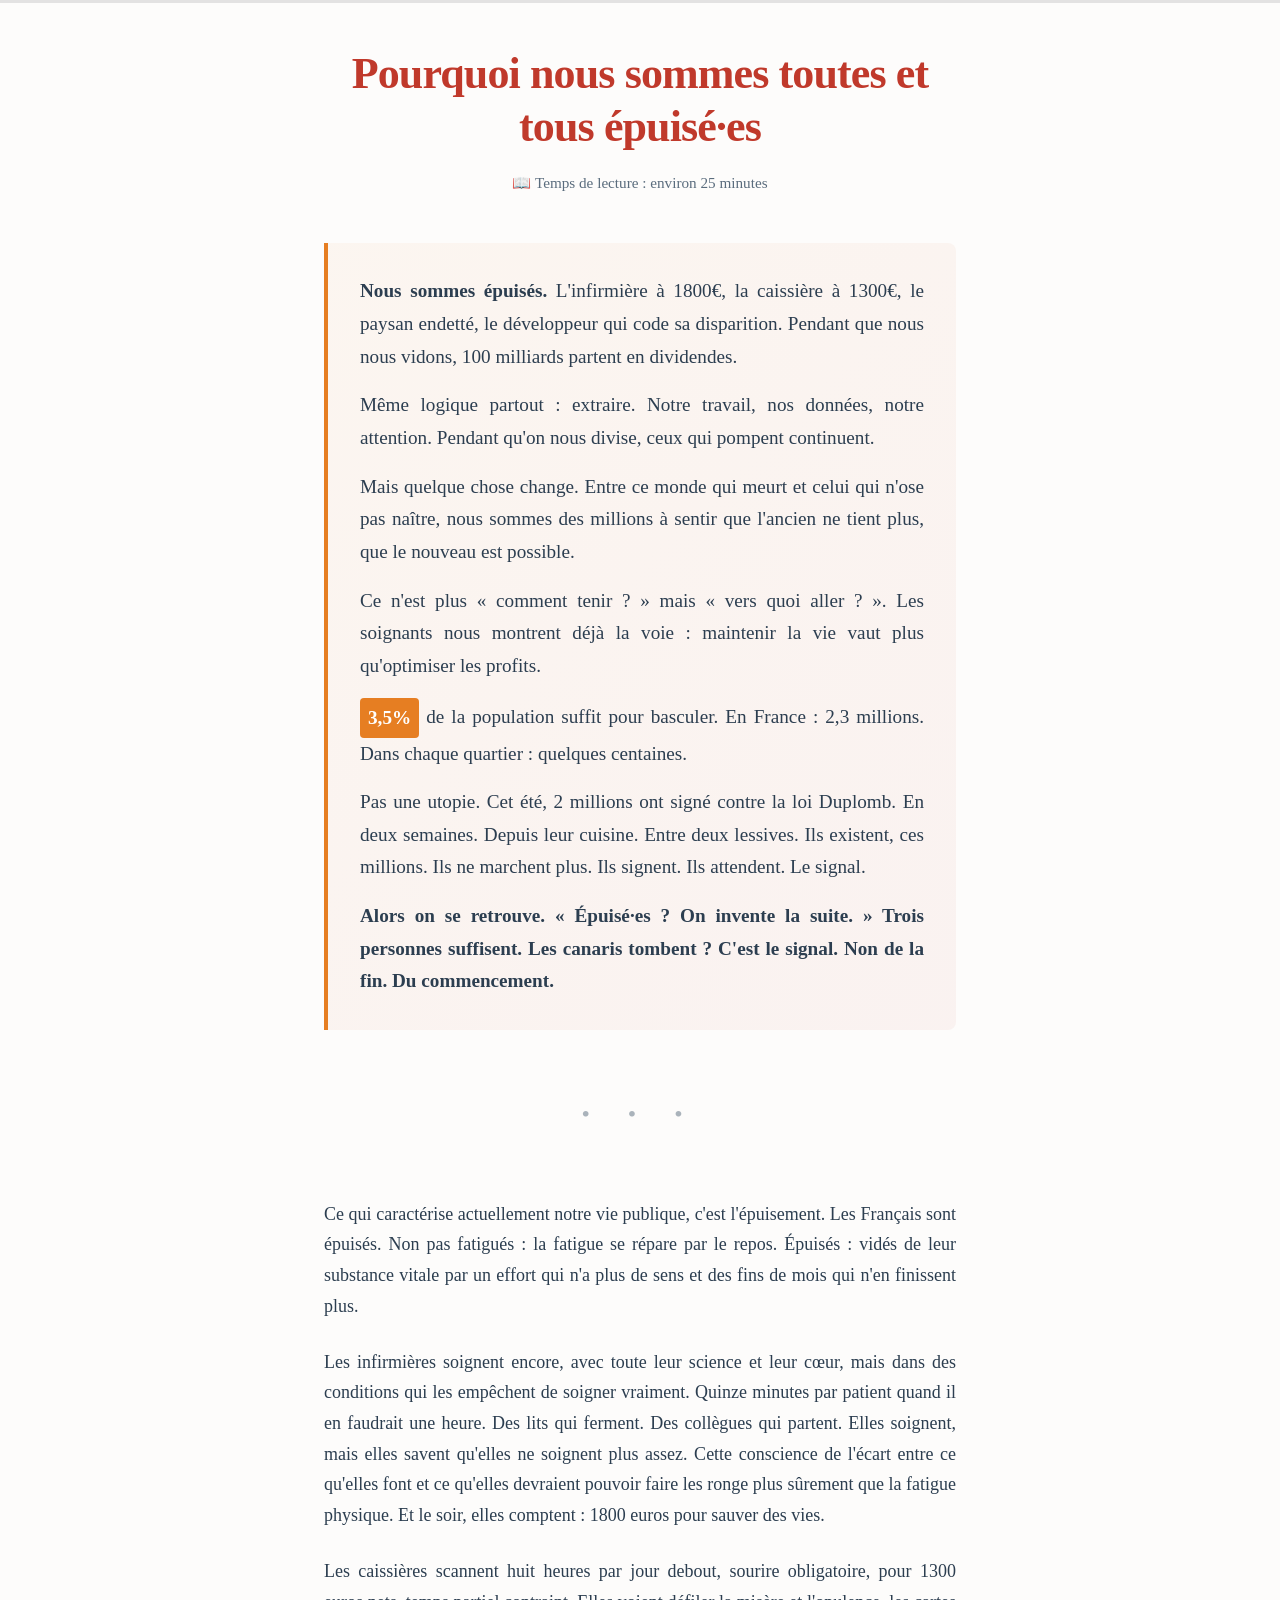
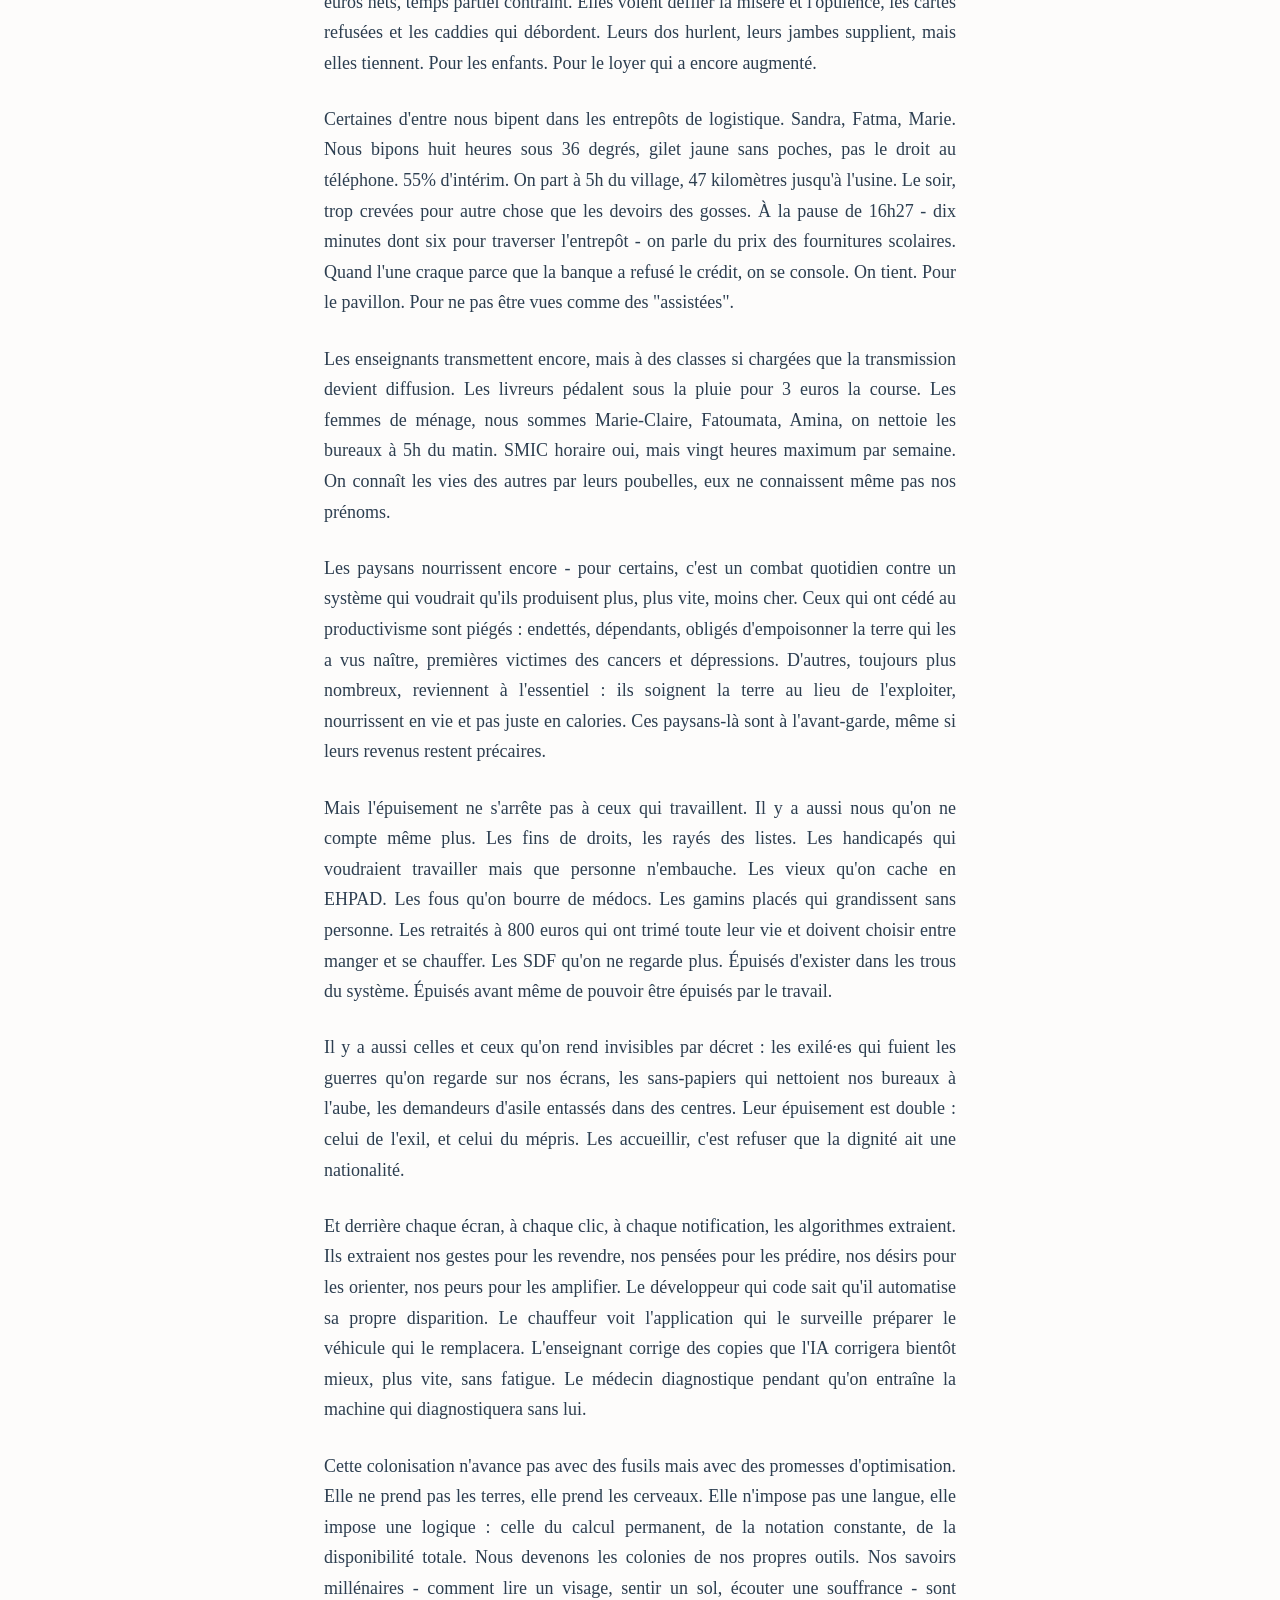
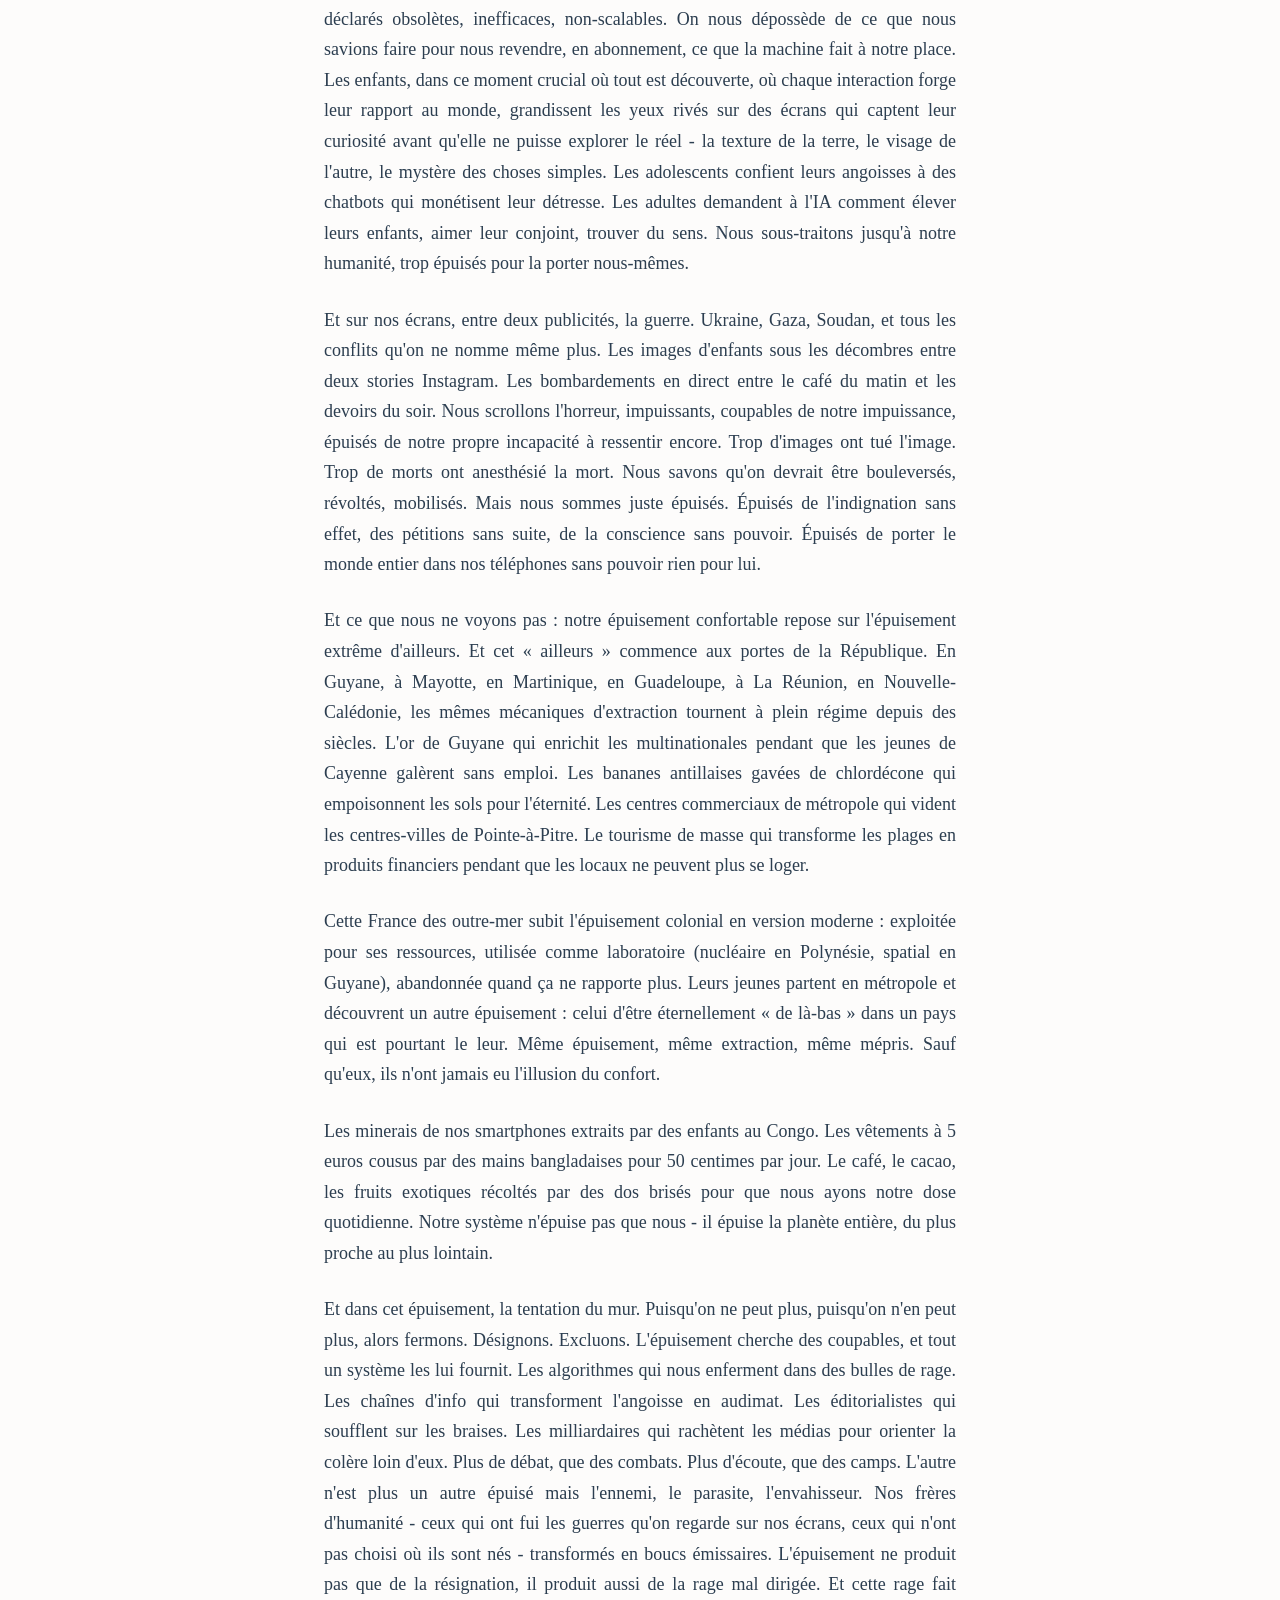
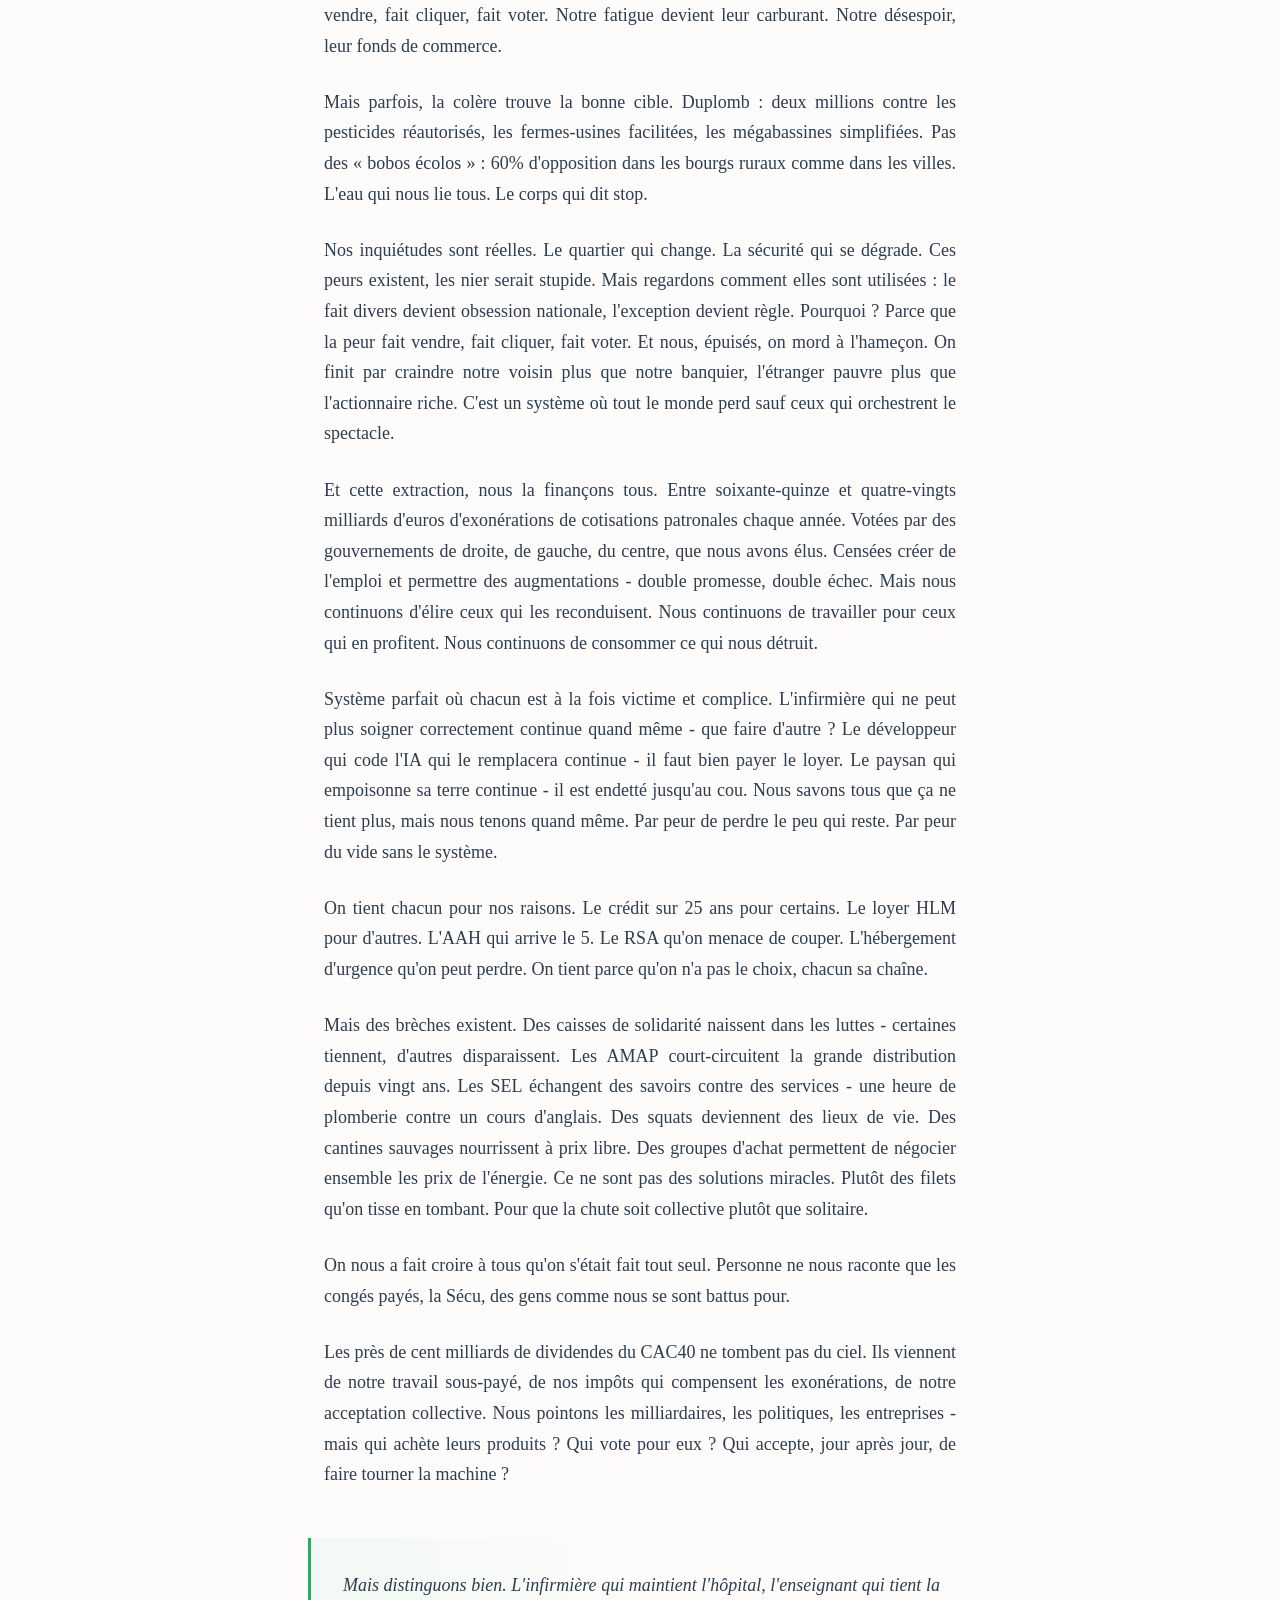
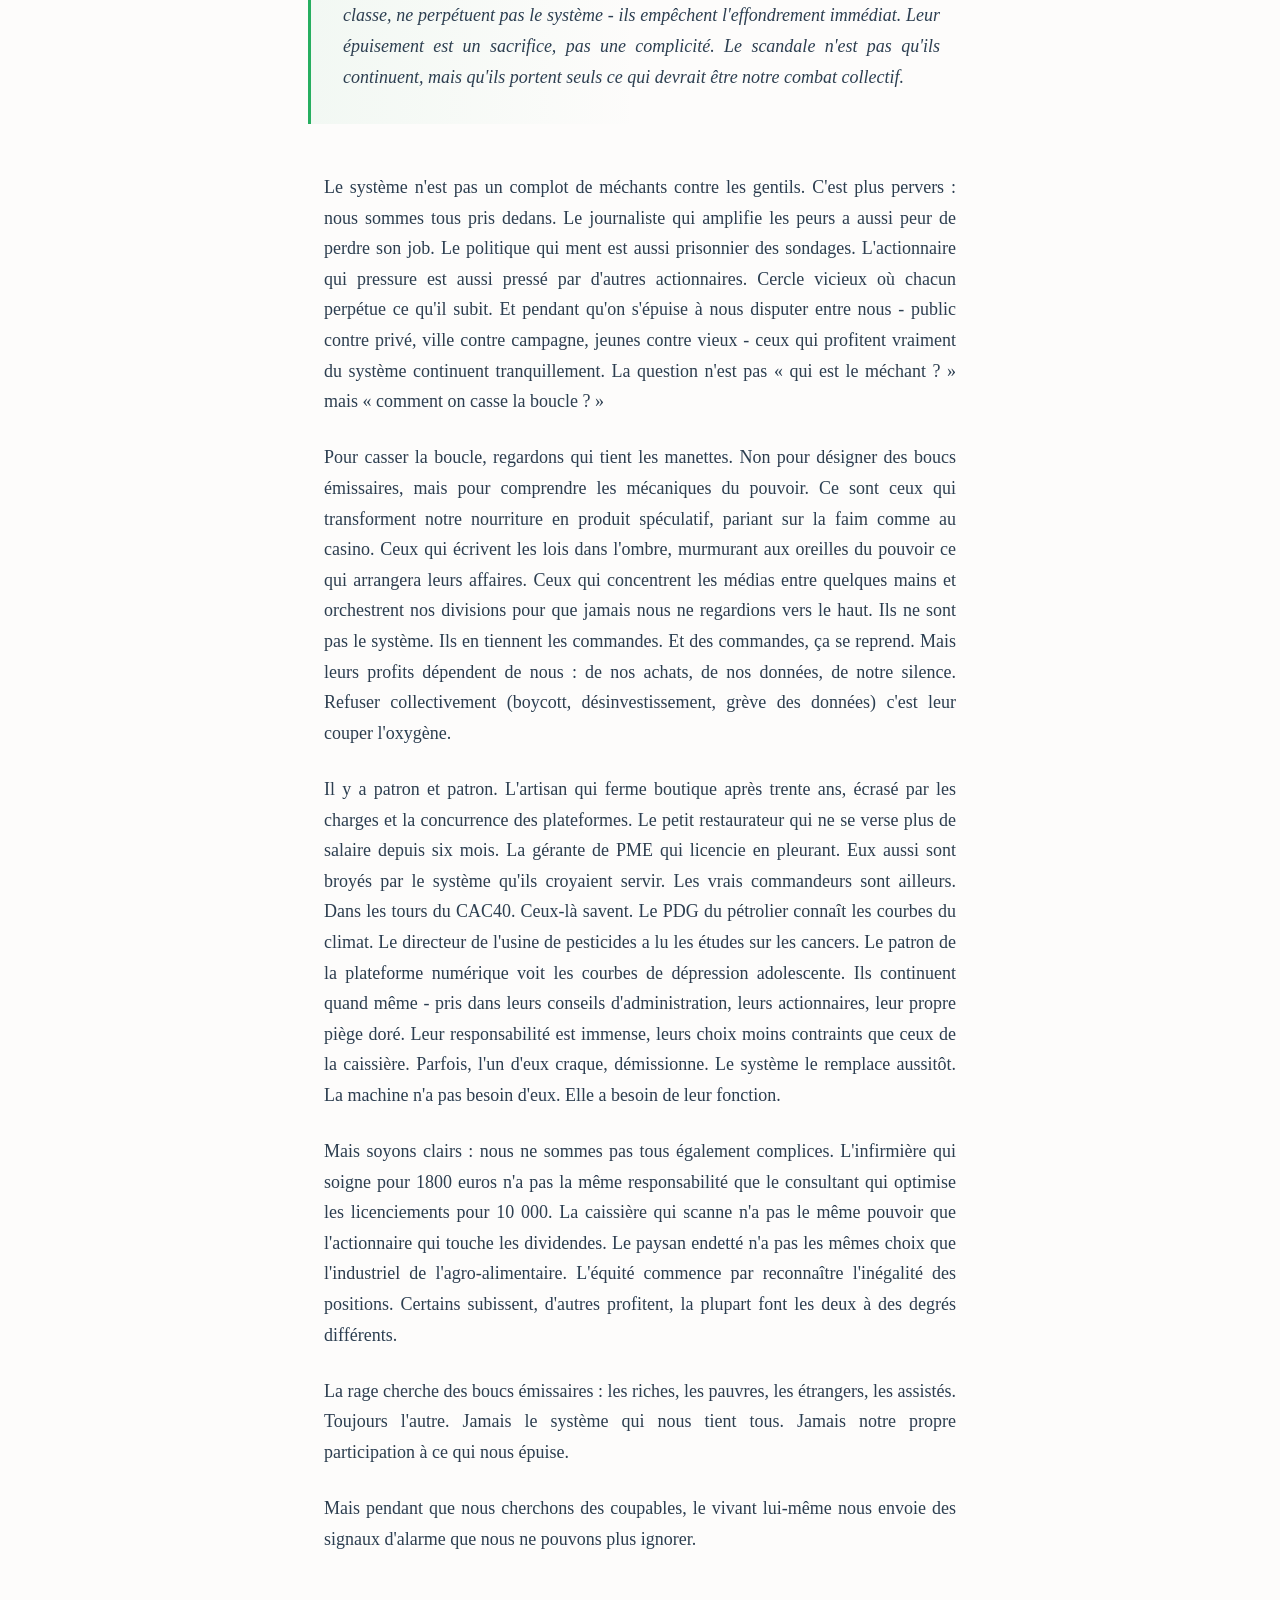
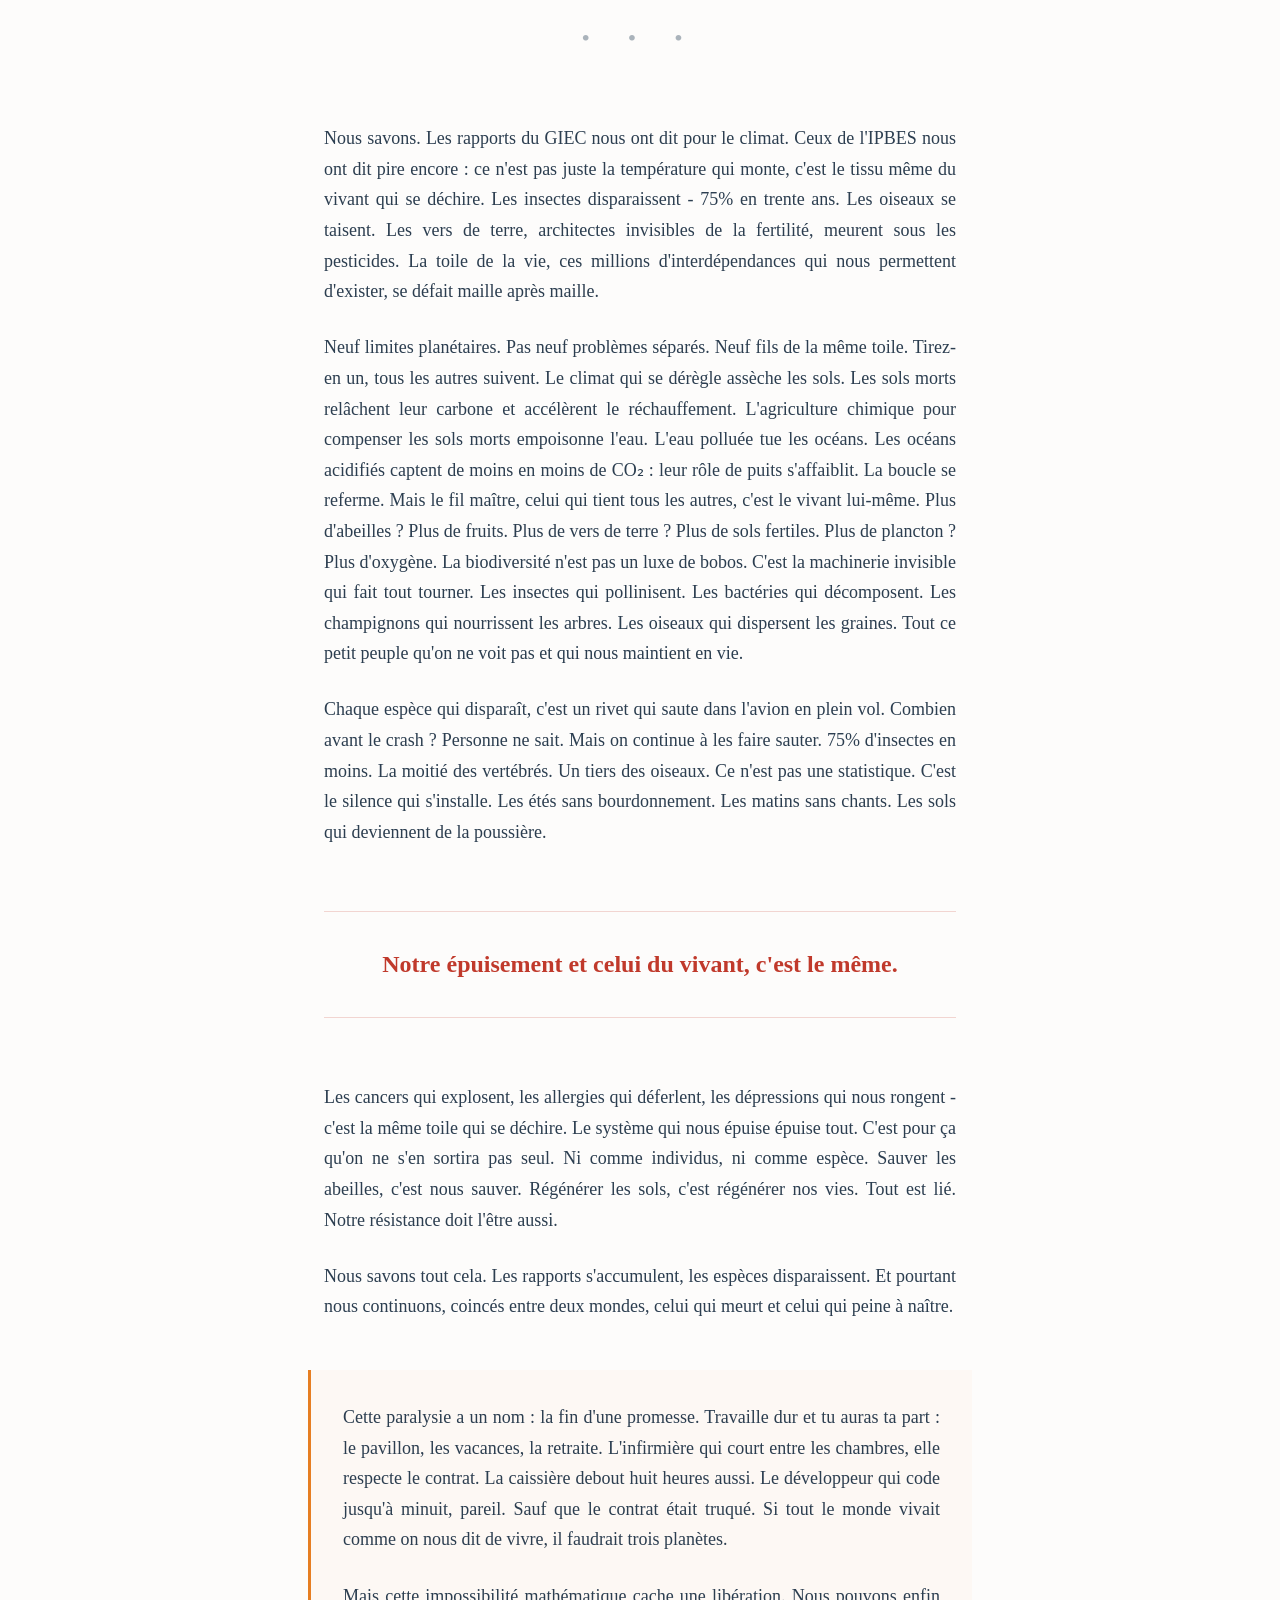
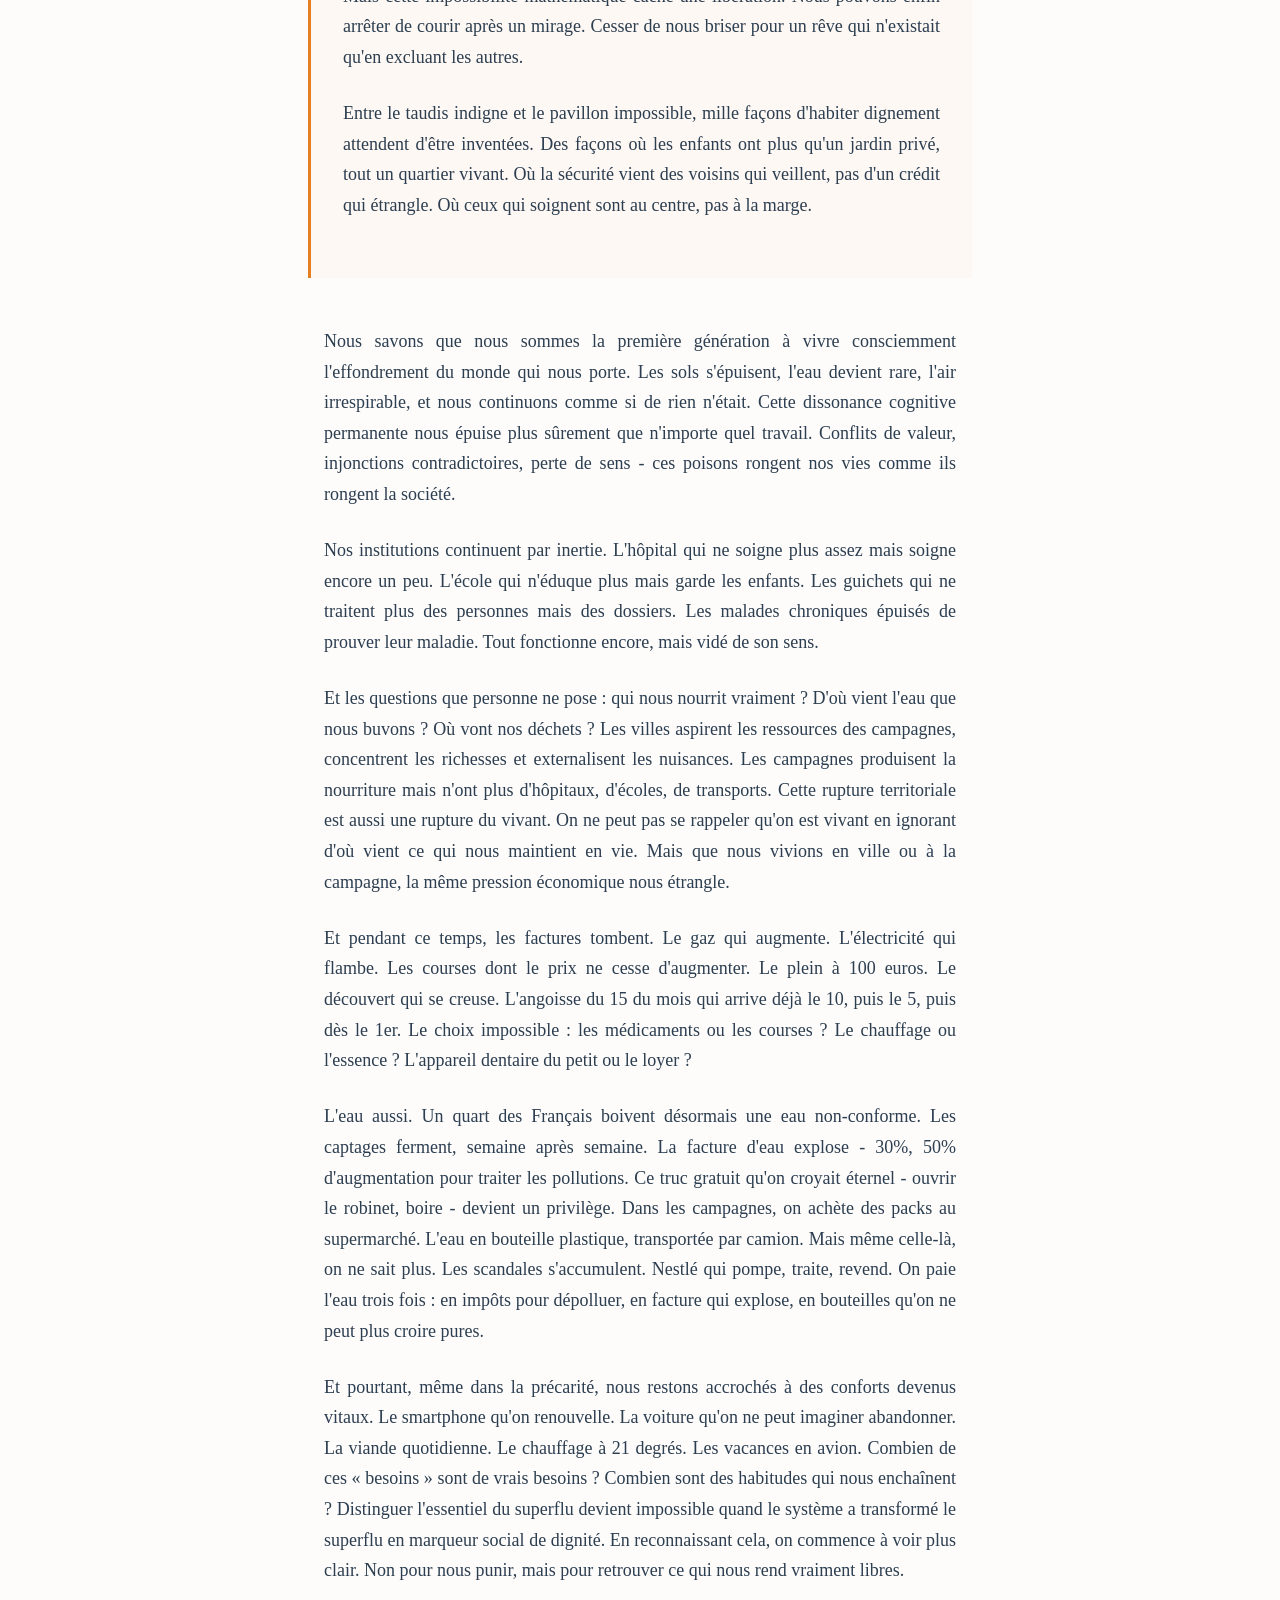
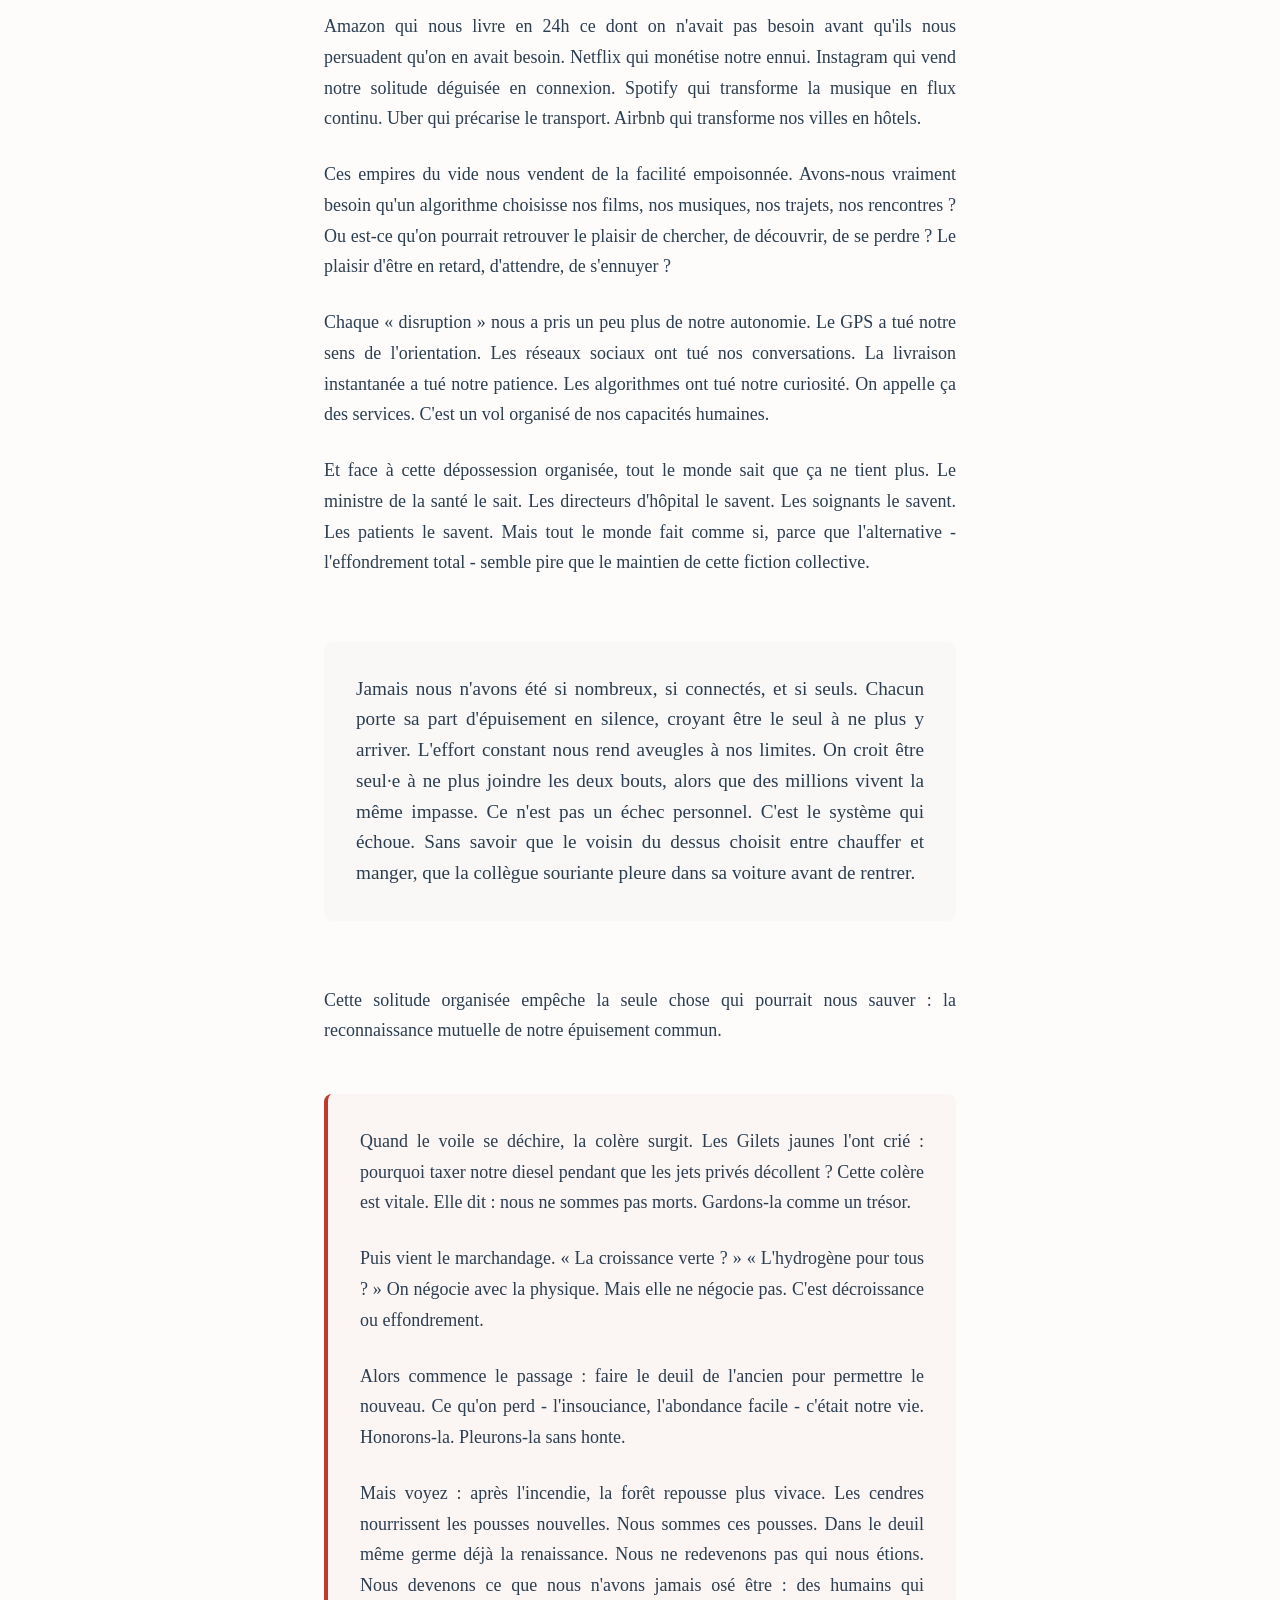
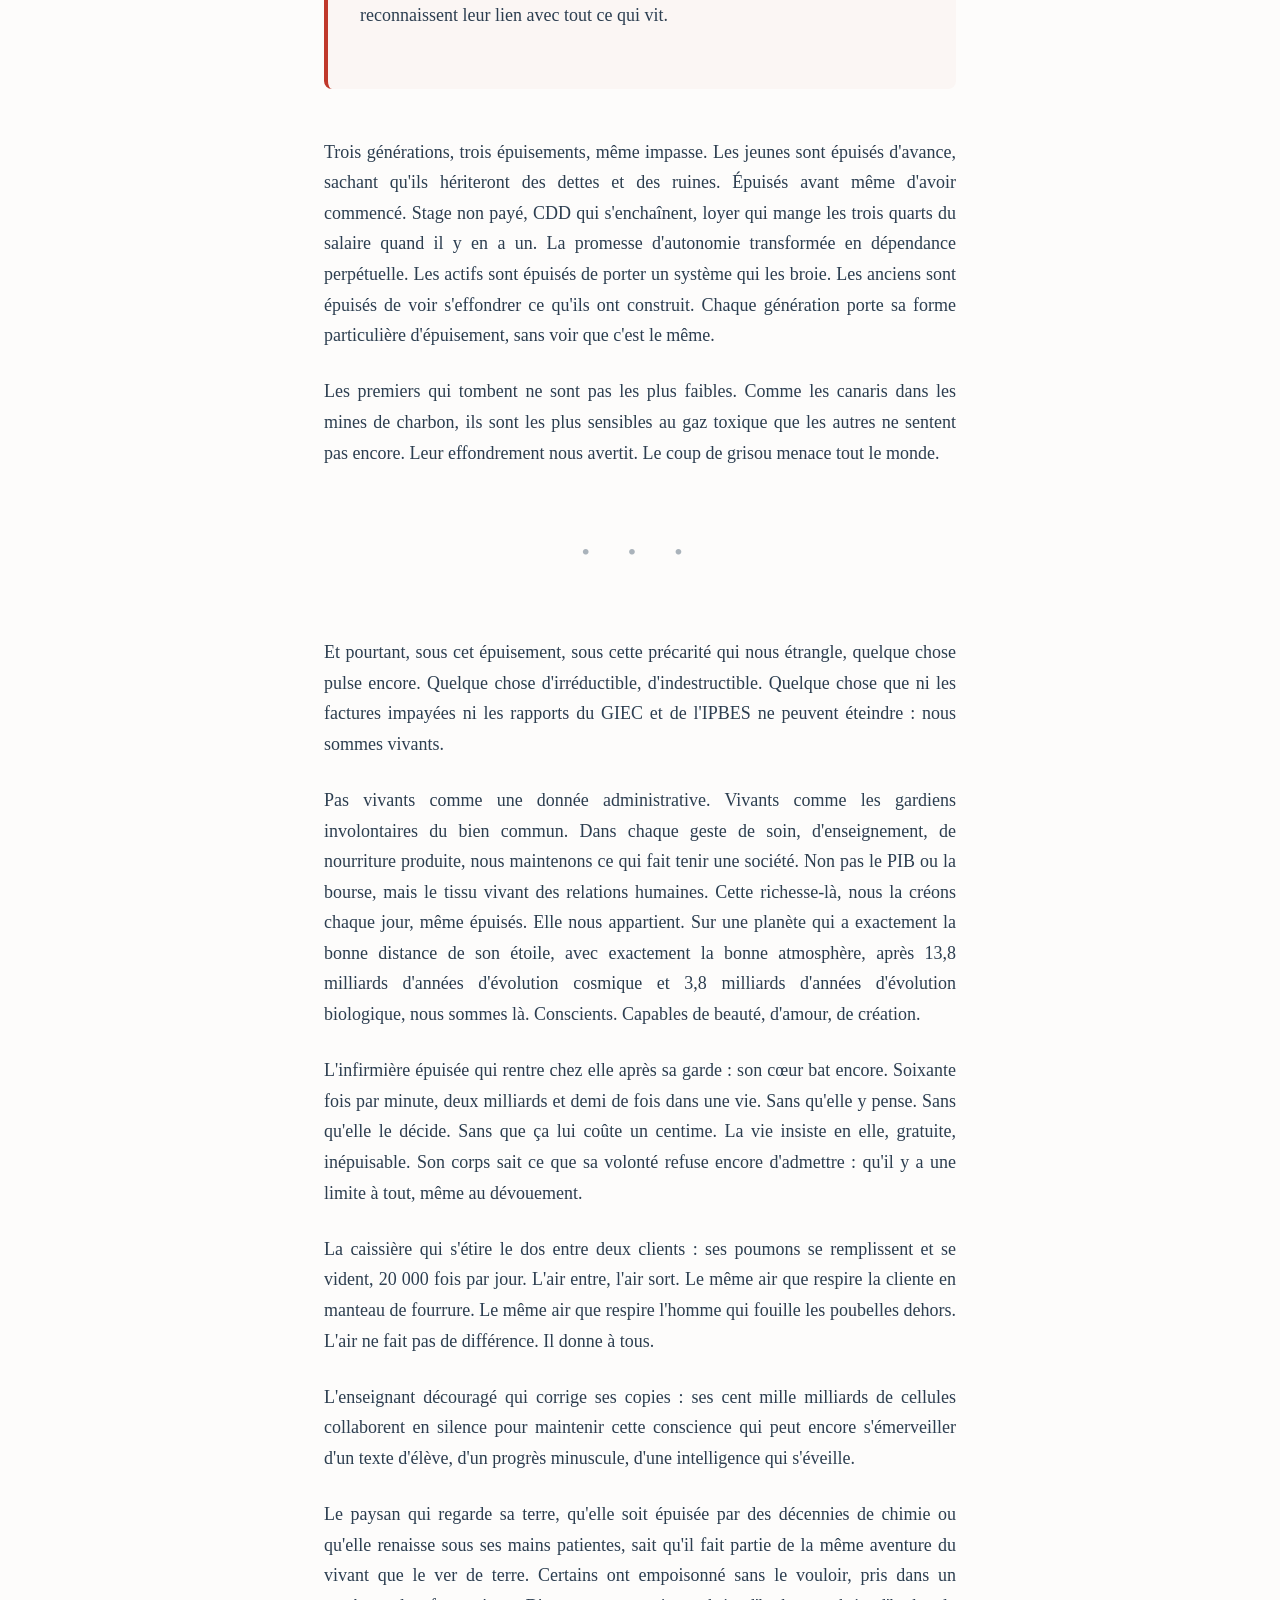
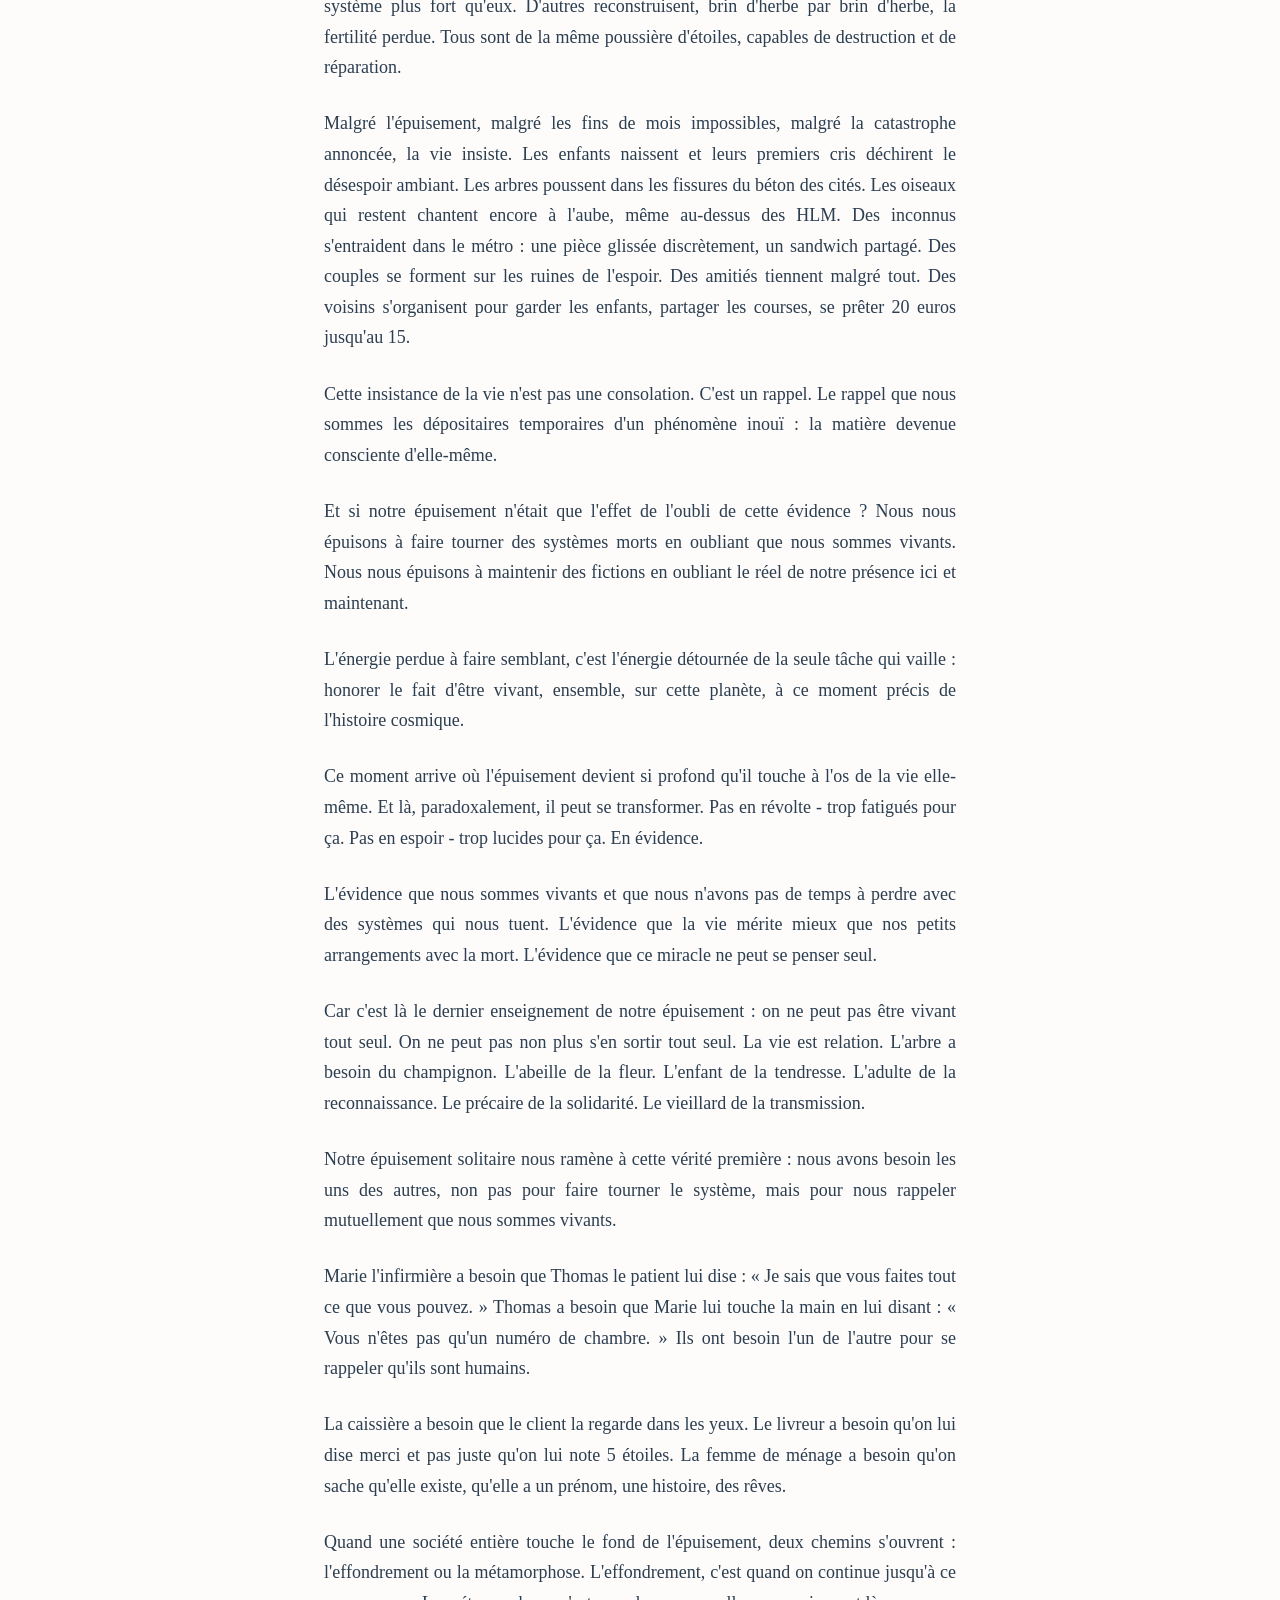
==== commit be31b384: "Version_29092025" ====
--- a/index.html
+++ b/index.html
@@ -509,7 +509,11 @@
 
         <p>Système parfait où chacun est à la fois victime et complice. L'infirmière qui ne peut plus soigner correctement continue quand même - que faire d'autre ? Le développeur qui code l'IA qui le remplacera continue - il faut bien payer le loyer. Le paysan qui empoisonne sa terre continue - il est endetté jusqu'au cou. Nous savons tous que ça ne tient plus, mais nous tenons quand même. Par peur de perdre le peu qui reste. Par peur du vide sans le système.</p>
 
-        <p>On tient chacun pour nos raisons. Le crédit sur 25 ans pour certains. Le loyer HLM pour d'autres. L'AAH qui arrive le 5. Le RSA qu'on menace de couper. L'hébergement d'urgence qu'on peut perdre. On tient parce qu'on n'a pas le choix, chacun sa chaîne. On nous a fait croire à tous qu'on s'était fait tout seul. Personne ne nous raconte que les congés payés, la Sécu, des gens comme nous se sont battus pour.</p>
+        <p>On tient chacun pour nos raisons. Le crédit sur 25 ans pour certains. Le loyer HLM pour d'autres. L'AAH qui arrive le 5. Le RSA qu'on menace de couper. L'hébergement d'urgence qu'on peut perdre. On tient parce qu'on n'a pas le choix, chacun sa chaîne.</p>
+
+        <p>Mais des brèches existent. Des caisses de solidarité naissent dans les luttes - certaines tiennent, d'autres disparaissent. Les AMAP court-circuitent la grande distribution depuis vingt ans. Les SEL échangent des savoirs contre des services - une heure de plomberie contre un cours d'anglais. Des squats deviennent des lieux de vie. Des cantines sauvages nourrissent à prix libre. Des groupes d'achat permettent de négocier ensemble les prix de l'énergie. Ce ne sont pas des solutions miracles. Plutôt des filets qu'on tisse en tombant. Pour que la chute soit collective plutôt que solitaire.</p>
+
+        <p>On nous a fait croire à tous qu'on s'était fait tout seul. Personne ne nous raconte que les congés payés, la Sécu, des gens comme nous se sont battus pour.</p>
 
         <p>Les près de cent milliards de dividendes du CAC40 ne tombent pas du ciel. Ils viennent de notre travail sous-payé, de nos impôts qui compensent les exonérations, de notre acceptation collective. Nous pointons les milliardaires, les politiques, les entreprises - mais qui achète leurs produits ? Qui vote pour eux ? Qui accepte, jour après jour, de faire tourner la machine ?</p>
 
@@ -521,7 +525,7 @@
 
         <p>Pour casser la boucle, regardons qui tient les manettes. Non pour désigner des boucs émissaires, mais pour comprendre les mécaniques du pouvoir. Ce sont ceux qui transforment notre nourriture en produit spéculatif, pariant sur la faim comme au casino. Ceux qui écrivent les lois dans l'ombre, murmurant aux oreilles du pouvoir ce qui arrangera leurs affaires. Ceux qui concentrent les médias entre quelques mains et orchestrent nos divisions pour que jamais nous ne regardions vers le haut. Ils ne sont pas le système. Ils en tiennent les commandes. Et des commandes, ça se reprend. Mais leurs profits dépendent de nous : de nos achats, de nos données, de notre silence. Refuser collectivement (boycott, désinvestissement, grève des données) c'est leur couper l'oxygène.</p>
 
-        <p>Même les dirigeants, même les entrepreneurs qui profitent le plus du système, sont des êtres humains avec des enfants qui leur demandent « Papa, Maman, pourquoi la planète meurt ? ». Certains savent. Ils rentrent chez eux avec cette connaissance. Le PDG du pétrolier sait ce que son industrie fait au climat. Le directeur de l'usine de pesticides connaît les études sur les cancers. Le patron de la plateforme numérique voit les courbes de dépression adolescente. Ils continuent quand même - pris dans leurs conseils d'administration, leurs actionnaires, leur propre piège doré. Leur responsabilité est plus grande, leurs choix moins contraints que ceux de la caissière. Mais ils sont humains. Et certains commencent à craquer. Des démissions surprises dans les hautes sphères. Des burn-out de dirigeants. Des héritiers qui refusent l'empire familial. Ce ne sont pas nos alliés automatiques, mais ce ne sont pas non plus des monstres. Ce sont des humains qui ont choisi le mauvais camp et qui pourraient - certains le font déjà - changer de camp.</p>
+        <p>Il y a patron et patron. L'artisan qui ferme boutique après trente ans, écrasé par les charges et la concurrence des plateformes. Le petit restaurateur qui ne se verse plus de salaire depuis six mois. La gérante de PME qui licencie en pleurant. Eux aussi sont broyés par le système qu'ils croyaient servir. Les vrais commandeurs sont ailleurs. Dans les tours du CAC40. Ceux-là savent. Le PDG du pétrolier connaît les courbes du climat. Le directeur de l'usine de pesticides a lu les études sur les cancers. Le patron de la plateforme numérique voit les courbes de dépression adolescente. Ils continuent quand même - pris dans leurs conseils d'administration, leurs actionnaires, leur propre piège doré. Leur responsabilité est immense, leurs choix moins contraints que ceux de la caissière. Parfois, l'un d'eux craque, démissionne. Le système le remplace aussitôt. La machine n'a pas besoin d'eux. Elle a besoin de leur fonction.</p>
 
         <p>Mais soyons clairs : nous ne sommes pas tous également complices. L'infirmière qui soigne pour 1800 euros n'a pas la même responsabilité que le consultant qui optimise les licenciements pour 10 000. La caissière qui scanne n'a pas le même pouvoir que l'actionnaire qui touche les dividendes. Le paysan endetté n'a pas les mêmes choix que l'industriel de l'agro-alimentaire. L'équité commence par reconnaître l'inégalité des positions. Certains subissent, d'autres profitent, la plupart font les deux à des degrés différents.</p>
 
@@ -799,7 +803,7 @@
             </div>
             
             <div class="protocol-step" data-step="3.">
-                <strong>Troisième rencontre :</strong> On choisit une action. Une seule. Concrète. Une cantine commune pour nourrir sans enrichir les supermarchés. Un jardin partagé pour reprendre la main sur notre nourriture. Une permanence d'entraide pour ne plus avoir à choisir entre médicaments et courses. Quelque chose qui commence la semaine suivante. Chaque geste est une brique du monde qui vient.
+                <strong>Troisième rencontre :</strong> On choisit une action. Une seule. Concrète. Une cantine commune pour nourrir sans enrichir les supermarchés. Un jardin partagé pour reprendre la main sur notre nourriture. Une permanence d'entraide pour ne plus avoir à choisir entre médicaments et courses. Un atelier où on répare au lieu de jeter. Des courses groupées pour ceux qui ne peuvent plus sortir. Une garde partagée pour les enfants. L'occupation d'un local vide pour créer un lieu. Quelque chose qui commence la semaine suivante. Même petit. Surtout petit. Chaque geste est une brique du monde qui vient.
             </div>
             
             <div class="protocol-step" data-step="4.">
@@ -809,7 +813,7 @@
             <p style="margin-top: 2rem; font-style: italic;">Si au bout de quatre rencontres rien n'a émergé, ce groupe n'était pas le bon. Pas grave. On en cherche un autre ou on en crée un nouveau.</p>
         </div>
 
-        <p>Alors on y va. Pas dans l'idéal. Maintenant. Quand un collègue craque, on peut dire « moi aussi, j'en peux plus ». Quand le voisin galère, on glisse ce texte sous sa porte ou on lui envoie. Quand on se reconnaît épuisés, on arrête de faire semblant. On se retrouve comme on existe. Certains debout, d'autres en fauteuil. Certains qui parlent fort, d'autres qui écrivent sur un carnet. Certains avec leurs enfants (pas de garde), d'autres avec leur chien, seul ami qui reste. Vendredi 19h si on peut. Mais aussi le mardi à 14h pour les chômeurs. Le dimanche au parc pour les parents isolés. La nuit sur un groupe WhatsApp pour les insomniaques. Avec ou sans papiers. Avec ou sans adresse. Avec ou sans diplôme. Avec ou sans dents. L'épuisement n'a pas de critères d'admission. Les femmes de ménage qui commencent à 5h, les développeurs qui finissent à minuit, les infirmières de nuit, les caissières du samedi, les paysans qui ne s'arrêtent jamais. « Épuisé·es ? On se parle. » L'heure et le lieu importent moins que le fait de ne plus être seuls. Trois personnes suffisent pour commencer.</p>
+        <p>Alors on y va. Pas dans l'idéal. Maintenant. Quand un collègue craque, on peut dire « moi aussi, j'en peux plus ». Quand le voisin galère, on glisse ce texte sous sa porte ou on lui envoie. Quand on se reconnaît épuisés, on arrête de faire semblant. On se retrouve comme on existe. Certains debout, d'autres en fauteuil. Certains qui parlent fort, d'autres qui écrivent sur un carnet. Certains avec leurs enfants (pas de garde), d'autres avec leur chien, seul ami qui reste. Vendredi 19h si on peut. Mais aussi le mardi à 14h pour les chômeurs. Le dimanche au parc pour les parents isolés - les enfants jouent pendant qu'on parle, ils dessinent nos réunions, c'est leur façon de participer. Ou on s'organise : pendant qu'un parent anime, d'autres gardent tous les enfants. La semaine d'après, on tourne. La sortie d'école où on se croise depuis des années sans jamais se parler vraiment. Le mercredi après-midi. La nuit sur un groupe WhatsApp pour les insomniaques. Avec ou sans papiers. Avec ou sans adresse. Avec ou sans diplôme. Avec ou sans dents. L'épuisement n'a pas de critères d'admission. Les femmes de ménage qui commencent à 5h, les développeurs qui finissent à minuit, les infirmières de nuit, les caissières du samedi, les paysans qui ne s'arrêtent jamais. « Épuisé·es ? On se parle. » L'heure et le lieu importent moins que le fait de ne plus être seuls. Trois personnes suffisent pour commencer.</p>
 
         <p>Pour ceux qui ne peuvent pas sortir, les malades chroniques cloués au lit, les aidants qui ne peuvent pas laisser leur proche, les phobiques sociaux terrorisés, on crée des ponts. Un groupe Signal ou WhatsApp. Un mot sous la porte. Un numéro de téléphone griffonné : « Si t'en peux plus, appelle. » On n'abandonne personne. Même une connexion pourrie sur un téléphone éclaté, c'est déjà un fil. Même un message vocal quand on ne sait pas écrire. Même des émojis quand les mots manquent. On ne laisse personne seul avec son épuisement.</p>
 
@@ -853,23 +857,54 @@
             <p style="margin-top: 2rem; font-style: italic; text-align: center;">Cette charte n'est pas gravée dans le marbre. Chaque groupe l'adapte, la transforme, la réinvente. L'important n'est pas le texte, c'est la direction.</p>
         </div>
 
-        <div class="postscript">
-    <p><strong>PS :</strong> Qui sommes-nous ? Personne et tout le monde. Des épuisé·es qui ont décidé de ne plus tomber seuls.</p>
-    
-    <p>Ce texte est libre. Copiez-le, transformez-le, imprimez-le, collez-le, partagez-le. Il n'appartient à personne car il appartient à tous ceux qui s'y reconnaissent.</p>
-    
-    <p>Pas de site central. Pas de coordination. Pas de chef.<br>
-    Si vous créez un groupe, vous êtes autonomes.<br>
-    Trouvez les autres groupes de votre territoire vous-mêmes.<br>
-    #lescanaris sur les réseaux pourrait aider.</p>
-    
-    <p>L'absence de centre est notre force, pas notre faiblesse.<br>
-    Personne ne peut nous récupérer si personne ne nous coordonne.</p>
-    
-    <p>Les canaris ne chantaient pas. Ils tombaient pour avertir.<br>
-    Nous, on tombe ensemble pour apprendre à créer le monde d'après.</p>
-    
-    <p><strong>C'est commencé.</strong></p>
+      <div class="postscript">
+    <p><em>(Si tu commences par ici - on comprend - ce texte ne ment pas sur notre impuissance. Il la regarde en face. Et trouve quand même des raisons d'agir.)</em></p>
+    
+    <p><strong>Qui sommes-nous ?</strong> Personne et tout le monde. Des épuisé·es qui ont décidé de ne plus tomber seuls.</p>
+    
+    <p>Ce texte ne nous sauvera pas. Pour 80% d'entre nous, demain ressemblera à aujourd'hui. On continuera à biper, soigner, tenir. Mais on saura que notre épuisement n'est pas un échec personnel. C'est le symptôme d'un monde qui meurt.</p>
+    
+    <p>Pour celles et ceux qui ont une marge, même minuscule : ce privilège relatif n'est pas une honte, c'est une responsabilité. Tisser les filets pour que les autres puissent tomber sans se briser.</p>
+    
+    <p>Pour toutes et tous : entre l'impossible sortie et l'insupportable maintien, il reste le parasitage. Ralentir. Saboter doucement. Protéger qui on peut. C'est déjà de la résistance.</p>
+    
+    <p>La contradiction est totale : l'urgence planétaire exige tout maintenant, nos vies enchaînées ne permettent presque rien. Pas de solution propre. Seulement l'accumulation de micro-résistances qui peuvent - peut-être - gripper la machine.</p>
+    
+    <p>Ce texte est libre. Copiez-le, transformez-le, taguez-le sur les murs. Il n'appartient à personne car il appartient à tous ceux qui s'y reconnaissent.</p>
+    
+    <p>Pas de chef. Pas de centre. La coordination naît de l'usage. Si certains créent des outils, qu'ils les partagent. Si d'autres documentent leurs échecs, qu'ils témoignent.</p>
+    
+    <p>Que mille initiatives fleurissent. Que neuf cents meurent.<br>
+    C'est le compost du monde qui vient.<br>
+    L'échec n'est pas l'opposé du succès. C'est son terreau.</p>
+    
+    <p>Les canaris ne chantaient pas.<br>
+    Ils tombaient pour avertir.<br>
+    Nous sommes ces canaris.<br>
+    Notre épuisement est le signal.<br>
+    Notre fonction historique : tomber en premier pour que d'autres comprennent.</p>
+    
+    <p>Mais nous, on peut tomber ensemble.<br>
+    On peut se tenir en tombant.<br>
+    On peut créer en chutant.<br>
+    C'est notre seule supériorité sur l'oiseau en cage : la conscience et l'entraide.</p>
+    
+    <p>Le monde d'après ne viendra pas d'en haut.<br>
+    Il germera dans nos chutes partagées.<br>
+    Dans le "toi aussi ?" qui brise la solitude.</p>
+    
+    <p>C'est insuffisant ? Oui.<br>
+    C'est tout ce qu'on a ? Oui.<br>
+    On le fait quand même ? C'est ça ou crever en silence.</p>
+    
+    <p><strong>C'est commencé.</strong><br>
+    Maintenant.<br>
+    Dans notre fatigue même.<br>
+    C'est là que ça commence.</p>
+    
+    <p>Si tu lis ces lignes, tu cherches.<br>
+    Si tu cherches, tu n'es pas seul·e.<br>
+    Si on n'est pas seuls, c'est commencé.</p>
     
     <p style="margin-top: 2rem; font-size: 0.9rem; opacity: 0.8;">[Version 1.0 - Septembre 2025 - Texte libre]</p>
 </div>
@@ -884,7 +919,7 @@
     </p>
         
         <p style="margin-top: 2rem; font-size: 0.9rem;">
-            <a href="https://les-canaris.github.io">les-canaris.github.io</a> • 
+            <a href="https://les-canaris.github.io">les-canaris.github.io</a>
         </p>
         <p style="margin-top: 1rem; font-size: 0.85rem; opacity: 0.8;">
             #lescanaris
